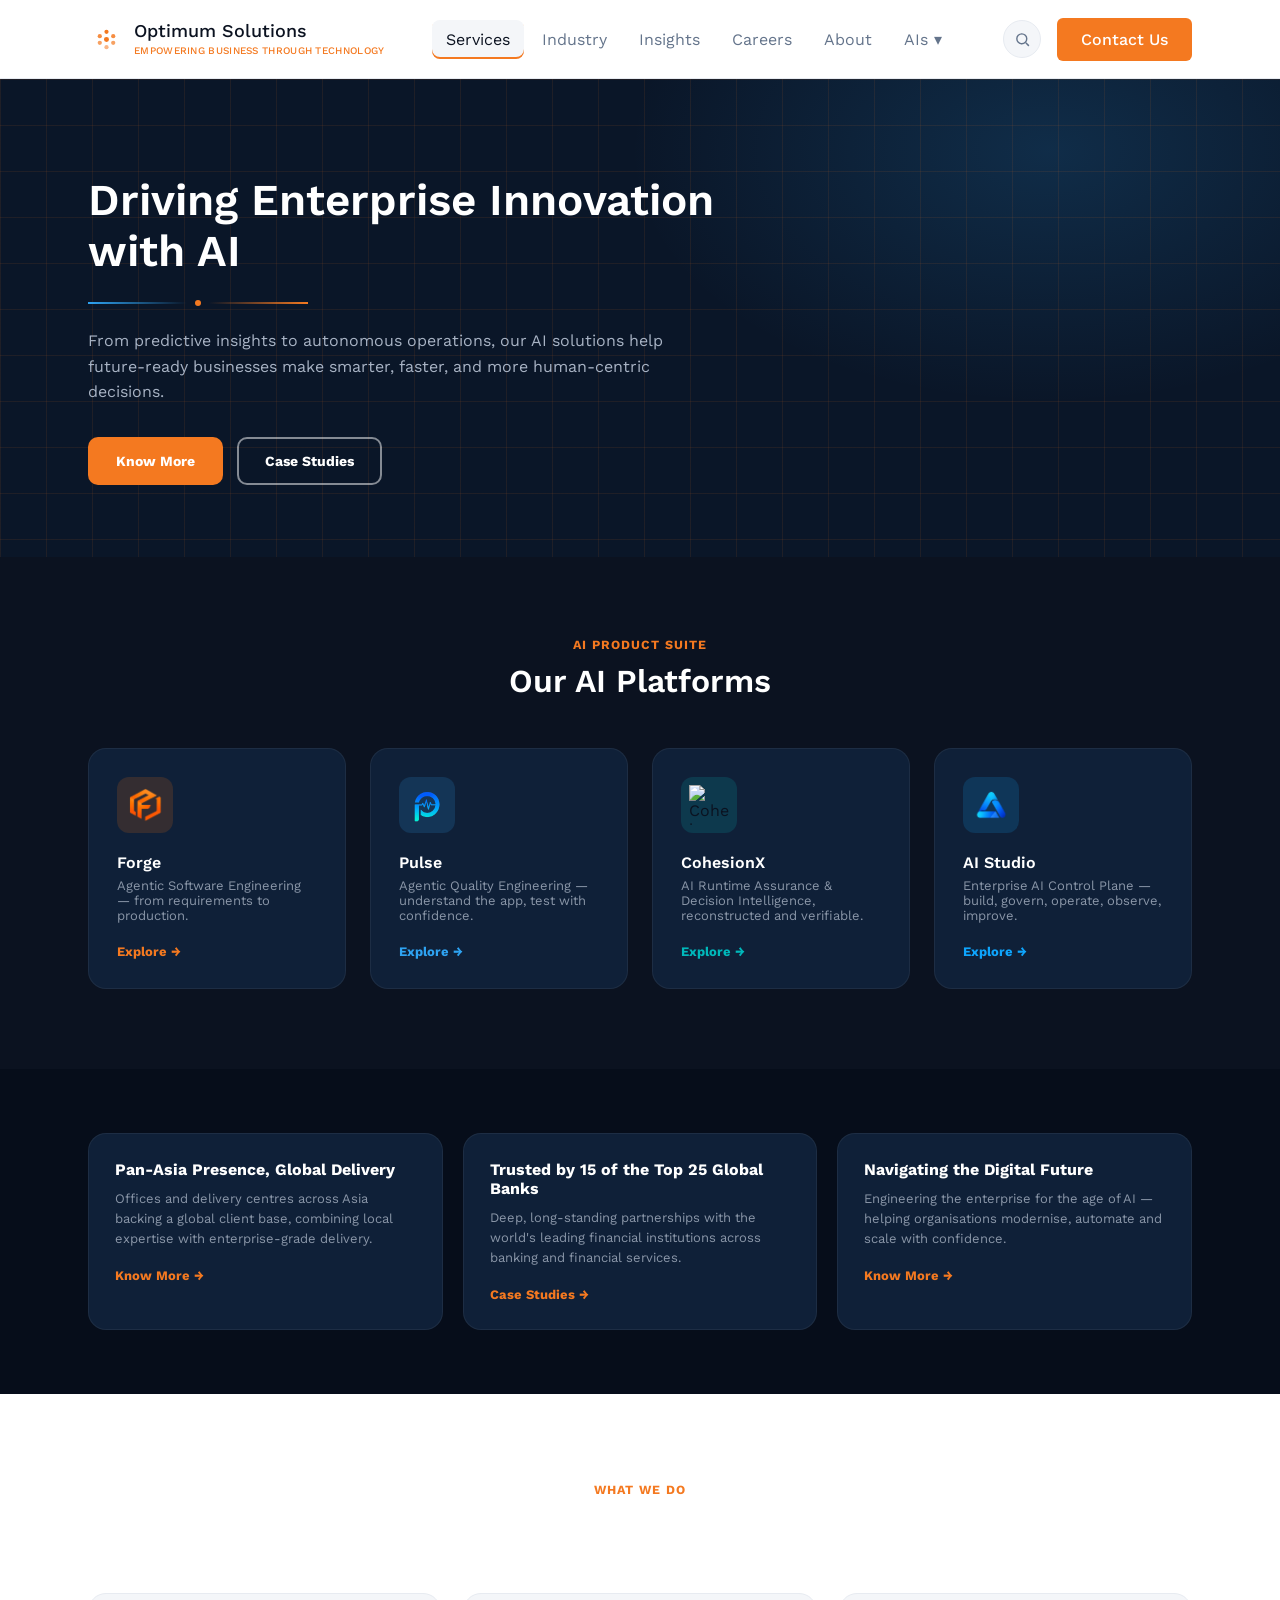
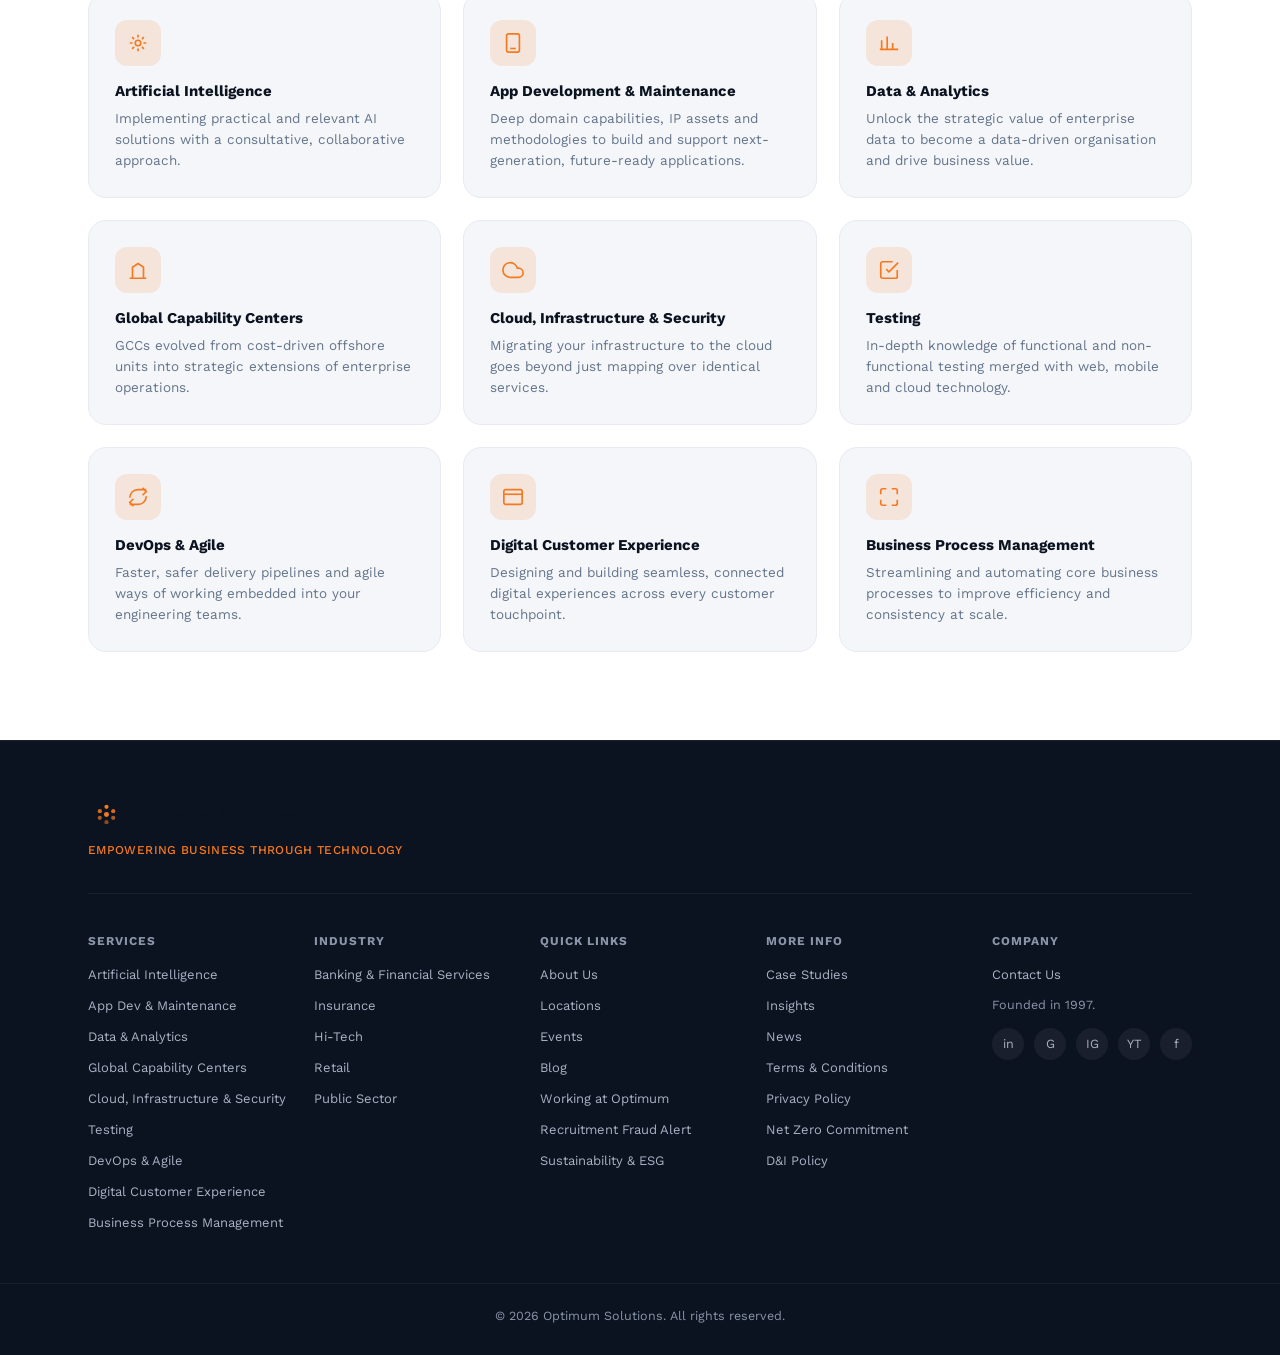
==== index.html @ 9001d5ec "Update homepage" ====
<!DOCTYPE html>
<html lang="en">
<head>
<meta charset="UTF-8" />
<meta name="viewport" content="width=device-width, initial-scale=1.0" />
<title>Optimum Solutions — Driving Enterprise Innovation with AI</title>
<link rel="preconnect" href="https://fonts.googleapis.com">
<link rel="preconnect" href="https://fonts.gstatic.com" crossorigin>
<link href="https://fonts.googleapis.com/css2?family=Work+Sans:wght@400;500;600;700&display=swap" rel="stylesheet">
<link rel="stylesheet" href="css/styles.css" />
</head>
<body>

<!-- ============ HEADER / NAVBAR ============ -->
<!-- NOTE: this is the ONLY part of the homepage that changes:
     the new "AIs" dropdown item has been added to the existing nav. -->
<header class="site-header">
  <div class="container navbar">
    <a href="index.html" class="brand">
      <span class="mark">
        <svg viewBox="0 0 24 24" fill="none">
          <circle cx="12" cy="4" r="2.2" fill="#f47920"/>
          <circle cx="19" cy="8.5" r="2.2" fill="#f47920" opacity="0.85"/>
          <circle cx="19" cy="15.5" r="2.2" fill="#f47920" opacity="0.7"/>
          <circle cx="12" cy="20" r="2.2" fill="#f47920" opacity="0.55"/>
          <circle cx="5" cy="15.5" r="2.2" fill="#f47920" opacity="0.7"/>
          <circle cx="5" cy="8.5" r="2.2" fill="#f47920" opacity="0.85"/>
          <circle cx="12" cy="12" r="2.6" fill="#f47920"/>
        </svg>
      </span>
      <span class="brand-text">
        <span class="brand-name">Optimum Solutions</span>
        <span class="brand-tagline">Empowering Business through Technology</span>
      </span>
    </a>

    <ul class="nav-links">
      <li><a href="#" class="active">Services</a></li>
      <li><a href="#">Industry</a></li>
      <li><a href="#">Insights</a></li>
      <li><a href="#">Careers</a></li>
      <li><a href="#">About</a></li>
      <li class="nav-item-dropdown">
        <button class="nav-item">AIs <span class="chevron">▾</span></button>
        <div class="ai-dropdown">
          <div class="ai-dropdown-label">AI Products</div>
          <a class="ai-dropdown-item" href="forge.html">
            <span class="left"><span class="ai-dot forge"></span> Forge</span>
            <span class="arrow">→</span>
          </a>
          <a class="ai-dropdown-item" href="pulse.html">
            <span class="left"><span class="ai-dot pulse"></span> Pulse</span>
            <span class="arrow">→</span>
          </a>
          <a class="ai-dropdown-item" href="cohesionx.html">
            <span class="left"><span class="ai-dot cohesionx"></span> CohesionX</span>
            <span class="arrow">→</span>
          </a>
          <a class="ai-dropdown-item" href="ai-studio.html">
            <span class="left"><span class="ai-dot aistudio"></span> AI Studio</span>
            <span class="arrow">→</span>
          </a>
        </div>
      </li>
    </ul>

    <div class="nav-right">
      <button type="button" class="nav-search" aria-label="Search">
        <svg viewBox="0 0 24 24" fill="none" stroke="currentColor" stroke-width="2"><circle cx="11" cy="11" r="7"/><path d="M21 21l-4.3-4.3"/></svg>
      </button>
      <a href="#" class="btn btn-primary">Contact Us</a>
    </div>
  </div>
</header>

<!-- ============ HOME HERO (unchanged content) ============ -->
<section class="hero-home">
  <div class="container">
    <h1>Driving Enterprise Innovation with AI</h1>
    <div class="brand-divider"><span class="dot"></span></div>
    <p>From predictive insights to autonomous operations, our AI solutions help future-ready businesses make smarter, faster, and more human-centric decisions.</p>
    <div class="actions">
      <a href="#ai-platforms" class="btn btn-primary">Know More</a>
      <a href="#" class="btn btn-outline-white">Case Studies</a>
    </div>
  </div>
</section>

<!-- ============ NEW: AI PLATFORMS SHORTCUT SECTION ============ -->
<section class="ai-platforms-section" id="ai-platforms">
  <div class="container">
    <div class="section-head">
      <span class="eyebrow">AI Product Suite</span>
      <h2>Our AI Platforms</h2>
    </div>

    <div class="ai-platform-grid">
      <a href="forge.html" class="ai-platform-card">
        <div class="ai-platform-icon forge"><img src="images/forge.png" alt="Forge logo"></div>
        <h3>Forge</h3>
        <p>Agentic Software Engineering — from requirements to production.</p>
        <span class="explore forge">Explore →</span>
      </a>
      <a href="pulse.html" class="ai-platform-card">
        <div class="ai-platform-icon pulse"><img src="images/pulse.png" alt="Pulse logo"></div>
        <h3>Pulse</h3>
        <p>Agentic Quality Engineering — understand the app, test with confidence.</p>
        <span class="explore pulse">Explore →</span>
      </a>
      <a href="cohesionx.html" class="ai-platform-card">
        <div class="ai-platform-icon cohesionx"><img src="images/cohesionx.png" alt="CohesionX logo"></div>
        <h3>CohesionX</h3>
        <p>AI Runtime Assurance & Decision Intelligence, reconstructed and verifiable.</p>
        <span class="explore cohesionx">Explore →</span>
      </a>
      <a href="ai-studio.html" class="ai-platform-card">
        <div class="ai-platform-icon aistudio"><img src="images/ai-studio.png" alt="AI Studio logo"></div>
        <h3>AI Studio</h3>
        <p>Enterprise AI Control Plane — build, govern, operate, observe, improve.</p>
        <span class="explore aistudio">Explore →</span>
      </a>
    </div>
  </div>
</section>

<!-- ============ FEATURED HIGHLIGHTS (matches real site's rotating hero cards) ============ -->
<section class="featured-strip">
  <div class="container">
    <div class="featured-grid">
      <div class="featured-card">
        <h4>Pan-Asia Presence, Global Delivery</h4>
        <p>Offices and delivery centres across Asia backing a global client base, combining local expertise with enterprise-grade delivery.</p>
        <a href="#">Know More →</a>
      </div>
      <div class="featured-card">
        <h4>Trusted by 15 of the Top 25 Global Banks</h4>
        <p>Deep, long-standing partnerships with the world's leading financial institutions across banking and financial services.</p>
        <a href="#">Case Studies →</a>
      </div>
      <div class="featured-card">
        <h4>Navigating the Digital Future</h4>
        <p>Engineering the enterprise for the age of AI — helping organisations modernise, automate and scale with confidence.</p>
        <a href="#">Know More →</a>
      </div>
    </div>
  </div>
</section>

<!-- ============ SERVICES (real 9-service grid) ============ -->
<section class="services-section">
  <div class="container">
    <div class="section-head">
      <span class="eyebrow">What We Do</span>
      <h2>Our Services</h2>
    </div>
    <div class="services-grid">
      <div class="service-card">
        <div class="service-icon"><svg viewBox="0 0 24 24" fill="none" stroke-width="1.8"><circle cx="12" cy="12" r="3"/><path d="M12 3v3M12 18v3M3 12h3M18 12h3M5.6 5.6l2.1 2.1M16.3 16.3l2.1 2.1M5.6 18.4l2.1-2.1M16.3 7.7l2.1-2.1"/></svg></div>
        <h4>Artificial Intelligence</h4>
        <p>Implementing practical and relevant AI solutions with a consultative, collaborative approach.</p>
      </div>
      <div class="service-card">
        <div class="service-icon"><svg viewBox="0 0 24 24" fill="none" stroke-width="1.8"><rect x="5" y="2" width="14" height="20" rx="2"/><path d="M9 18h6"/></svg></div>
        <h4>App Development & Maintenance</h4>
        <p>Deep domain capabilities, IP assets and methodologies to build and support next-generation, future-ready applications.</p>
      </div>
      <div class="service-card">
        <div class="service-icon"><svg viewBox="0 0 24 24" fill="none" stroke-width="1.8"><path d="M4 19V9M10 19V5M16 19v-7M22 19H2"/></svg></div>
        <h4>Data & Analytics</h4>
        <p>Unlock the strategic value of enterprise data to become a data-driven organisation and drive business value.</p>
      </div>
      <div class="service-card">
        <div class="service-icon"><svg viewBox="0 0 24 24" fill="none" stroke-width="1.8"><path d="M3 21h18M6 21V9l6-4 6 4v12"/></svg></div>
        <h4>Global Capability Centers</h4>
        <p>GCCs evolved from cost-driven offshore units into strategic extensions of enterprise operations.</p>
      </div>
      <div class="service-card">
        <div class="service-icon"><svg viewBox="0 0 24 24" fill="none" stroke-width="1.8"><path d="M18 10h-1.26A8 8 0 1 0 9 20h9a5 5 0 0 0 0-10z"/></svg></div>
        <h4>Cloud, Infrastructure & Security</h4>
        <p>Migrating your infrastructure to the cloud goes beyond just mapping over identical services.</p>
      </div>
      <div class="service-card">
        <div class="service-icon"><svg viewBox="0 0 24 24" fill="none" stroke-width="1.8"><path d="M9 11l3 3L22 4"/><path d="M21 12v7a2 2 0 0 1-2 2H5a2 2 0 0 1-2-2V5a2 2 0 0 1 2-2h11"/></svg></div>
        <h4>Testing</h4>
        <p>In-depth knowledge of functional and non-functional testing merged with web, mobile and cloud technology.</p>
      </div>
      <div class="service-card">
        <div class="service-icon"><svg viewBox="0 0 24 24" fill="none" stroke-width="1.8"><path d="M17 2.1l4 4-4 4M3 12.9a9 9 0 0 1 9-9h9M7 21.9l-4-4 4-4M21 11.1a9 9 0 0 1-9 9H3"/></svg></div>
        <h4>DevOps & Agile</h4>
        <p>Faster, safer delivery pipelines and agile ways of working embedded into your engineering teams.</p>
      </div>
      <div class="service-card">
        <div class="service-icon"><svg viewBox="0 0 24 24" fill="none" stroke-width="1.8"><rect x="2" y="4" width="20" height="16" rx="2"/><path d="M2 9h20"/></svg></div>
        <h4>Digital Customer Experience</h4>
        <p>Designing and building seamless, connected digital experiences across every customer touchpoint.</p>
      </div>
      <div class="service-card">
        <div class="service-icon"><svg viewBox="0 0 24 24" fill="none" stroke-width="1.8"><path d="M9 3H5a2 2 0 0 0-2 2v4M15 3h4a2 2 0 0 1 2 2v4M9 21H5a2 2 0 0 1-2-2v-4M15 21h4a2 2 0 0 0 2-2v-4"/></svg></div>
        <h4>Business Process Management</h4>
        <p>Streamlining and automating core business processes to improve efficiency and consistency at scale.</p>
      </div>
    </div>
  </div>
</section>

<!-- ============ FOOTER (real 5-column structure) ============ -->
<footer class="site-footer">
  <div class="container">
    <div class="footer-top">
      <div>
        <a href="index.html" class="brand">
          <span class="mark">
            <svg viewBox="0 0 24 24" fill="none">
              <circle cx="12" cy="4" r="2.2" fill="#f47920"/>
              <circle cx="19" cy="8.5" r="2.2" fill="#f47920" opacity="0.85"/>
              <circle cx="19" cy="15.5" r="2.2" fill="#f47920" opacity="0.7"/>
              <circle cx="12" cy="20" r="2.2" fill="#f47920" opacity="0.55"/>
              <circle cx="5" cy="15.5" r="2.2" fill="#f47920" opacity="0.7"/>
              <circle cx="5" cy="8.5" r="2.2" fill="#f47920" opacity="0.85"/>
              <circle cx="12" cy="12" r="2.6" fill="#f47920"/>
            </svg>
          </span>
          Optimum Solutions        </a>
        <p class="brand-tagline">Empowering Business through Technology</p>
      </div>
    </div>

    <div class="footer-links-grid">
      <div class="footer-col">
        <h4>Services</h4>
        <ul>
          <li><a href="#">Artificial Intelligence</a></li>
          <li><a href="#">App Dev & Maintenance</a></li>
          <li><a href="#">Data & Analytics</a></li>
          <li><a href="#">Global Capability Centers</a></li>
          <li><a href="#">Cloud, Infrastructure & Security</a></li>
          <li><a href="#">Testing</a></li>
          <li><a href="#">DevOps & Agile</a></li>
          <li><a href="#">Digital Customer Experience</a></li>
          <li><a href="#">Business Process Management</a></li>
        </ul>
      </div>
      <div class="footer-col">
        <h4>Industry</h4>
        <ul>
          <li><a href="#">Banking & Financial Services</a></li>
          <li><a href="#">Insurance</a></li>
          <li><a href="#">Hi-Tech</a></li>
          <li><a href="#">Retail</a></li>
          <li><a href="#">Public Sector</a></li>
        </ul>
      </div>
      <div class="footer-col">
        <h4>Quick Links</h4>
        <ul>
          <li><a href="#">About Us</a></li>
          <li><a href="#">Locations</a></li>
          <li><a href="#">Events</a></li>
          <li><a href="#">Blog</a></li>
          <li><a href="#">Working at Optimum</a></li>
          <li><a href="#">Recruitment Fraud Alert</a></li>
          <li><a href="#">Sustainability & ESG</a></li>
        </ul>
      </div>
      <div class="footer-col">
        <h4>More Info</h4>
        <ul>
          <li><a href="#">Case Studies</a></li>
          <li><a href="#">Insights</a></li>
          <li><a href="#">News</a></li>
          <li><a href="#">Terms & Conditions</a></li>
          <li><a href="#">Privacy Policy</a></li>
          <li><a href="#">Net Zero Commitment</a></li>
          <li><a href="#">D&I Policy</a></li>
        </ul>
      </div>
      <div class="footer-col">
        <h4>Company</h4>
        <ul>
          <li><a href="#">Contact Us</a></li>
        </ul>
        <p class="footer-founded">Founded in 1997.</p>
        <div class="footer-social">
          <a href="#" aria-label="LinkedIn">in</a>
          <a href="#" aria-label="Glassdoor">G</a>
          <a href="#" aria-label="Instagram">IG</a>
          <a href="#" aria-label="YouTube">YT</a>
          <a href="#" aria-label="Facebook">f</a>
        </div>
      </div>
    </div>
  </div>
  <div class="footer-bottom">© 2026 Optimum Solutions. All rights reserved.</div>
</footer>

<script src="js/main.js"></script>
</body>
</html>
---- css/styles.css ----
/* =========================================================
   Optimum Solutions — AI Section
   Shared styles for navbar, AI Platforms shortcut, and
   individual AI product pages (Forge, Pulse, AI Studio, CohesionX)
   ========================================================= */

:root {
  --navy-950: #060d1a;
  --navy-900: #0a1628;
  --navy-800: #0f2038;
  --navy-700: #16304f;
  --navy-600: #1e3f63;
  --ink: #0b1220;
  --white: #ffffff;
  --gray-100: #f4f6f9;
  --gray-200: #e7ebf1;
  --gray-400: #a8b3c4;
  --gray-500: #8a96a8;
  --gray-600: #64748b;

  --orange: #f47920;
  --orange-dark: #d9660f;
  --orange-soft: rgba(244, 121, 32, 0.14);

  --forge: #f47920;
  --pulse: #2ea3f2;
  --aistudio: #0ea5fd;
  --cohesionx: #00b8bb;

  --radius-md: 12px;
  --radius-lg: 18px;
  --shadow-card: 0 10px 30px rgba(6, 13, 26, 0.35);
  --font-sans: "Work Sans", -apple-system, BlinkMacSystemFont, "Segoe UI", Roboto, Helvetica, Arial, sans-serif;
}

* { box-sizing: border-box; }
html { scroll-behavior: smooth; overflow-x: clip; }
body {
  margin: 0;
  font-family: var(--font-sans);
  color: var(--ink);
  background: var(--white);
  -webkit-font-smoothing: antialiased;
  overflow-x: clip;
}
img { max-width: 100%; display: block; }
a { text-decoration: none; color: inherit; }
ul { list-style: none; margin: 0; padding: 0; }
button { font-family: inherit; cursor: pointer; }

.container {
  width: 100%;
  max-width: 1200px;
  margin: 0 auto;
  padding: 0 48px;
}
@media (max-width: 640px) { .container { padding: 0 22px; } }

.eyebrow {
  display: block;
  font-size: 12.5px;
  font-weight: 700;
  letter-spacing: 0.08em;
  text-transform: uppercase;
  color: var(--orange);
  margin-bottom: 10px;
}

.section-head { text-align: center; max-width: 720px; margin: 0 auto 48px; }
.section-head h2 { font-size: clamp(24px, 2.6vw, 32px); font-weight: 600; margin: 0; color: var(--white); }
.section-head p { color: var(--gray-400); margin-top: 12px; font-size: 15px; }
.section-head.on-light h2 { color: var(--ink); }
.section-head.on-light p { color: var(--gray-600); }

.btn {
  display: inline-flex;
  align-items: center;
  justify-content: center;
  gap: 8px;
  padding: 14px 26px;
  border-radius: 10px;
  font-weight: 700;
  font-size: 14px;
  border: 2px solid transparent;
  transition: transform 0.15s ease, background 0.15s ease, border-color 0.15s ease;
  white-space: nowrap;
}
.btn:hover { transform: translateY(-1px); }
.btn-primary { background: var(--orange); color: var(--white); }
.btn-primary:hover { background: var(--orange-dark); }
.btn-outline { background: transparent; border-color: var(--orange); color: var(--orange); }
.btn-outline:hover { background: var(--orange-soft); }
.btn-outline-white { background: transparent; border-color: rgba(255,255,255,0.5); color: var(--white); }
.btn-outline-white:hover { background: rgba(255,255,255,0.08); border-color: #fff; }
.btn-white { background: var(--white); color: var(--orange); }
.btn-white:hover { background: #fff3e9; }
.btn-block { width: 100%; }

/* ---------------------------------------------------------
   Navbar (shared across homepage + all AI product pages)
   --------------------------------------------------------- */
.site-header {
  position: sticky;
  top: 0;
  z-index: 100;
  background: var(--white);
  border-bottom: 1px solid var(--gray-200);
  box-shadow: 0 1px 0 rgba(0,0,0,0.02);
}
.site-header.dark-alt { background: var(--ink); }
.navbar {
  display: flex;
  align-items: center;
  justify-content: space-between;
  height: 78px;
}
.brand {
  display: flex;
  align-items: center;
  gap: 10px;
  color: var(--ink);
  font-weight: 500;
  font-size: 17px;
}
.brand .mark {
  width: 36px;
  height: 36px;
  border-radius: 9px;
  background: transparent;
  display: flex;
  align-items: center;
  justify-content: center;
  flex: none;
}
.brand .mark svg { width: 23px; height: 23px; }
.brand-text { display: flex; flex-direction: column; line-height: 1.15; }
.brand-name { color: var(--ink); font-weight: 500; font-size: 18px; }
.brand-tagline {
  color: var(--orange);
  font-size: 10px;
  font-weight: 500;
  letter-spacing: 0.03em;
  margin: 3px 0 0;
  text-transform: uppercase;
}
.footer-top .brand-tagline { font-size: 12px; margin: 6px 0 0; }

/* Two-tone brand divider (blue / orange line with center dot) — a callback to
   Optimum's own deck & cover-slide styling. Used under hero titles. */
.brand-divider {
  display: flex;
  align-items: center;
  gap: 8px;
  width: 220px;
  margin: 0 0 22px;
}
.brand-divider::before,
.brand-divider::after { content: ""; flex: 1; height: 2px; }
.brand-divider::before { background: linear-gradient(90deg, #2ea3f2, transparent); }
.brand-divider::after { background: linear-gradient(90deg, transparent, var(--orange)); }
.brand-divider .dot { width: 6px; height: 6px; border-radius: 50%; background: var(--orange); flex: none; }
.nav-links {
  display: flex;
  align-items: center;
  gap: 4px;
}
.nav-links > li > a,
.nav-links > li > button.nav-item {
  display: flex;
  align-items: center;
  gap: 6px;
  color: var(--gray-600);
  font-weight: 400;
  font-size: 16px;
  padding: 10px 14px;
  border-radius: 8px;
  background: transparent;
  border: none;
}
.nav-links > li > a:hover,
.nav-links > li > button.nav-item:hover { color: var(--ink); box-shadow: inset 0 -2px 0 var(--orange); }
.nav-links > li > a.active { color: var(--ink); background: var(--gray-100); box-shadow: inset 0 -2px 0 var(--orange); }
.nav-right { display: flex; align-items: center; gap: 16px; }
.nav-right .btn-primary { background: var(--orange) !important; padding: 10px 22px; border-radius: 6px; font-size: 16px; font-weight: 500; }
.nav-right .btn-primary:hover { background: var(--orange-dark) !important; }
.nav-search {
  display: flex; align-items: center; justify-content: center;
  width: 38px; height: 38px; border-radius: 50%;
  background: var(--gray-100);
  color: var(--gray-600);
  border: 1px solid var(--gray-200);
  flex: none;
}
.nav-search:hover { background: var(--orange-soft); border-color: var(--orange); color: var(--orange); }
.nav-search svg { width: 17px; height: 17px; }

/* AIs dropdown */
.nav-item-dropdown { position: relative; }
.nav-item.chevron { transition: transform 0.15s ease; }
.nav-item-dropdown.open .chevron { transform: rotate(180deg); }
.nav-item-dropdown.open > .nav-item { color: var(--ink); }

.ai-dropdown {
  position: absolute;
  top: calc(100% + 10px);
  right: 0;
  width: 280px;
  background: var(--white);
  border: 1px solid var(--gray-200);
  border-radius: var(--radius-md);
  box-shadow: 0 16px 40px rgba(10,22,40,0.14);
  padding: 14px;
  opacity: 0;
  visibility: hidden;
  transform: translateY(-6px);
  transition: opacity 0.15s ease, transform 0.15s ease, visibility 0.15s;
  z-index: 200;
}
.nav-item-dropdown.open .ai-dropdown {
  opacity: 1;
  visibility: visible;
  transform: translateY(0);
}
.ai-dropdown-label {
  font-size: 11px;
  font-weight: 600;
  letter-spacing: 0.08em;
  color: var(--gray-500);
  text-transform: uppercase;
  padding: 6px 10px 10px;
}
.ai-dropdown-item {
  display: flex;
  align-items: center;
  justify-content: space-between;
  padding: 10px;
  border-radius: 8px;
  color: var(--ink);
  font-weight: 400;
}
.ai-dropdown-item:hover { background: var(--gray-100); }
.ai-dropdown-item .left { display: flex; align-items: center; gap: 10px; }
.ai-dot { width: 10px; height: 10px; border-radius: 50%; flex: none; }
.ai-dot.forge { background: var(--forge); }
.ai-dot.pulse { background: var(--pulse); }
.ai-dot.aistudio { background: var(--aistudio); }
.ai-dot.cohesionx { background: var(--cohesionx); }
.ai-dropdown-item .arrow { color: var(--gray-500); }

@media (max-width: 960px) {
  .nav-links, .nav-right .btn { display: none; }
}

/* ---------------------------------------------------------
   Homepage: hero + AI Platforms shortcut section
   --------------------------------------------------------- */
.hero-home {
  position: relative;
  background: var(--navy-900);
  padding: 96px 0 72px;
  overflow: hidden;
}
.hero-home::before {
  content: "";
  position: absolute;
  inset: 0;
  background-image:
    linear-gradient(rgba(244,121,32,0.09) 1px, transparent 1px),
    linear-gradient(90deg, rgba(244,121,32,0.09) 1px, transparent 1px),
    radial-gradient(700px 420px at 82% 15%, rgba(46,163,242,0.16), transparent 60%);
  background-size: 46px 46px, 46px 46px, auto;
  animation: circuitDrift 22s linear infinite;
  pointer-events: none;
}
@keyframes circuitDrift {
  0% { background-position: 0 0, 0 0, 0 0; }
  100% { background-position: 460px 460px, 460px 460px, 0 0; }
}
.hero-home .container { position: relative; z-index: 1; }
.hero-home h1 {
  color: var(--white);
  font-size: clamp(30px, 3.8vw, 44px);
  font-weight: 600;
  line-height: 1.15;
  max-width: 720px;
  margin: 0 0 24px;
}
.hero-home p {
  color: var(--gray-400);
  font-size: 16px;
  max-width: 620px;
  line-height: 1.6;
  margin: 0 0 32px;
}
.hero-home .actions { display: flex; gap: 14px; }

.ai-platforms-section {
  background: var(--ink);
  padding: 80px 0;
}
.ai-platform-grid {
  display: grid;
  grid-template-columns: repeat(4, 1fr);
  gap: 24px;
}
@media (max-width: 900px) {
  .ai-platform-grid { grid-template-columns: repeat(2, 1fr); }
}
@media (max-width: 560px) {
  .ai-platform-grid { grid-template-columns: 1fr; }
}
.ai-platform-card {
  background: var(--navy-800);
  border: 1px solid rgba(255,255,255,0.06);
  border-radius: var(--radius-lg);
  padding: 28px;
  transition: transform 0.2s ease, border-color 0.2s ease;
}
.ai-platform-card:hover {
  transform: translateY(-4px);
  border-color: rgba(255,255,255,0.18);
}
.ai-platform-icon {
  width: 56px;
  height: 56px;
  border-radius: 12px;
  display: flex;
  align-items: center;
  justify-content: center;
  margin-bottom: 20px;
  padding: 8px;
}
.ai-platform-icon img { width: 100%; height: 100%; object-fit: contain; }
.ai-platform-icon .dot { width: 16px; height: 16px; border-radius: 50%; background: var(--white); }
.ai-platform-icon.forge { background: rgba(240,112,15,0.16); }
.ai-platform-icon.forge .dot { background: var(--forge); }
.ai-platform-icon.pulse { background: rgba(46,163,242,0.16); }
.ai-platform-icon.pulse .dot { background: var(--pulse); }
.ai-platform-icon.aistudio { background: rgba(14,165,253,0.16); }
.ai-platform-icon.aistudio .dot { background: var(--aistudio); }
.ai-platform-icon.cohesionx { background: rgba(0,184,187,0.16); }
.ai-platform-icon.cohesionx .dot { background: var(--cohesionx); }
.ai-platform-card h3 { color: var(--white); font-size: 16px; font-weight: 600; margin: 0 0 6px; }
.ai-platform-card p { color: var(--gray-500); font-size: 13px; margin: 0 0 18px; }
.ai-platform-card .explore { font-weight: 700; font-size: 13px; }
.ai-platform-card .explore.forge { color: var(--forge); }
.ai-platform-card .explore.pulse { color: var(--pulse); }
.ai-platform-card .explore.aistudio { color: var(--aistudio); }
.ai-platform-card .explore.cohesionx { color: var(--cohesionx); }

/* ---------------------------------------------------------
   Featured highlights strip (Pan-Asia presence, bank partnerships,
   digital future — mirrors the real site's rotating hero cards)
   --------------------------------------------------------- */
.featured-strip { background: var(--navy-950); padding: 64px 0; }
.featured-grid {
  display: grid;
  grid-template-columns: repeat(3, 1fr);
  gap: 20px;
}
@media (max-width: 900px) { .featured-grid { grid-template-columns: 1fr; } }
.featured-card {
  background: var(--navy-800);
  border: 1px solid rgba(255,255,255,0.06);
  border-radius: var(--radius-lg);
  padding: 26px;
  transition: transform 0.2s ease, border-color 0.2s ease, box-shadow 0.2s ease;
}
.featured-card:hover {
  transform: translateY(-4px);
  border-color: rgba(255,255,255,0.18);
  box-shadow: 0 20px 40px rgba(0,0,0,0.35);
}
.featured-card h4 { color: var(--white); font-size: 16px; margin: 0 0 10px; }
.featured-card p { color: var(--gray-500); font-size: 13px; line-height: 1.55; margin: 0 0 16px; }
.featured-card a { color: var(--orange); font-weight: 700; font-size: 13px; }

/* ---------------------------------------------------------
   Services section (real 9-service grid)
   --------------------------------------------------------- */
.services-section { background: var(--white); padding: 88px 0; }
.services-grid {
  display: grid;
  grid-template-columns: repeat(3, 1fr);
  gap: 22px;
  margin-top: 44px;
}
@media (max-width: 900px) { .services-grid { grid-template-columns: repeat(2, 1fr); } }
@media (max-width: 560px) { .services-grid { grid-template-columns: 1fr; } }
.service-card {
  background: var(--gray-100);
  border: 1px solid var(--gray-200);
  border-radius: var(--radius-lg);
  padding: 26px;
  transition: transform 0.2s ease, border-color 0.2s ease, box-shadow 0.2s ease, background 0.2s ease;
}
.service-card:hover {
  transform: translateY(-4px);
  border-color: var(--gray-400);
  background: var(--white);
  box-shadow: 0 16px 32px rgba(6,13,26,0.08);
}
.service-icon {
  width: 46px; height: 46px; border-radius: 12px;
  background: var(--orange-soft);
  display: flex; align-items: center; justify-content: center;
  margin-bottom: 16px;
}
.service-icon svg { width: 22px; height: 22px; stroke: var(--orange); }
.service-card h4 { color: var(--ink); font-size: 15px; margin: 0 0 8px; }
.service-card p { color: var(--gray-600); font-size: 13.5px; line-height: 1.55; margin: 0; }

/* ---------------------------------------------------------
   Footer (real 5-column structure)
   --------------------------------------------------------- */
.site-footer {
  background: var(--ink);
  border-top: 1px solid rgba(255,255,255,0.06);
  padding: 56px 0 32px;
}
.footer-top {
  display: flex;
  align-items: flex-start;
  justify-content: space-between;
  flex-wrap: wrap;
  gap: 20px;
  padding-bottom: 36px;
  margin-bottom: 40px;
  border-bottom: 1px solid rgba(255,255,255,0.06);
}
.footer-top p.brand-tagline { margin: 10px 0 0; }
.footer-links-grid {
  display: grid;
  grid-template-columns: repeat(5, 1fr);
  gap: 28px;
}
@media (max-width: 900px) { .footer-links-grid { grid-template-columns: repeat(2, 1fr); } }
@media (max-width: 560px) { .footer-links-grid { grid-template-columns: 1fr; } }
.footer-col h4 {
  color: var(--gray-500);
  font-size: 12px;
  letter-spacing: 0.08em;
  text-transform: uppercase;
  margin: 0 0 16px;
}
.footer-col li { margin-bottom: 12px; }
.footer-col a { color: var(--gray-400); font-size: 13px; }
.footer-col a:hover { color: var(--orange); }
.footer-founded { color: var(--gray-500); font-size: 12.5px; margin: 14px 0 0; }
.footer-social { display: flex; gap: 10px; margin-top: 16px; }
.footer-social a {
  width: 32px; height: 32px; border-radius: 50%;
  background: rgba(255,255,255,0.06);
  display: flex; align-items: center; justify-content: center;
  color: var(--gray-400);
  font-size: 12.5px;
}
.footer-social a:hover { background: var(--orange); color: #fff; }
.footer-bottom {
  margin-top: 40px;
  padding-top: 24px;
  border-top: 1px solid rgba(255,255,255,0.06);
  color: var(--gray-500);
  font-size: 12.5px;
  text-align: center;
}

/* =========================================================
   AI PRODUCT PAGE (Forge / Pulse / AI Studio / CohesionX)
   ========================================================= */

.product-back {
  display: inline-flex;
  align-items: center;
  gap: 8px;
  color: var(--gray-400);
  font-weight: 600;
  font-size: 13px;
  margin-bottom: 28px;
}
.product-back:hover { color: var(--white); }

/* Hero */
.product-hero {
  position: relative;
  overflow: hidden;
  padding: 44px 0 80px;
  background: radial-gradient(1100px 500px at 15% 20%, rgba(240,112,15,0.16), transparent 60%), var(--navy-900);
  --hero-glow: rgba(240,112,15,0.4);
}
.product-hero.theme-pulse { background: radial-gradient(1100px 500px at 15% 20%, rgba(46,163,242,0.16), transparent 60%), var(--navy-900); --hero-glow: rgba(46,163,242,0.4); }
.product-hero.theme-aistudio { background: radial-gradient(1100px 500px at 15% 20%, rgba(14,165,253,0.16), transparent 60%), var(--navy-900); --hero-glow: rgba(14,165,253,0.4); }
.product-hero.theme-cohesionx { background: radial-gradient(1100px 500px at 15% 20%, rgba(0,184,187,0.16), transparent 60%), var(--navy-900); --hero-glow: rgba(0,184,187,0.4); }

/* Soft drifting glow blob behind the hero content, colored per AI theme */
.product-hero::before {
  content: "";
  position: absolute;
  top: -200px;
  right: -140px;
  width: 560px;
  height: 560px;
  border-radius: 50%;
  background: var(--hero-glow);
  filter: blur(100px);
  opacity: 0.5;
  z-index: 0;
  pointer-events: none;
  animation: heroGlowDrift 16s ease-in-out infinite;
}
@keyframes heroGlowDrift {
  0%, 100% { transform: translate(0, 0) scale(1); }
  50% { transform: translate(-50px, 40px) scale(1.15); }
}
@media (prefers-reduced-motion: reduce) {
  .product-hero::before { animation: none; }
}

.product-hero .container { max-width: 1440px; position: relative; z-index: 1; }
.product-hero-grid {
  display: grid;
  grid-template-columns: 0.88fr 1.32fr;
  gap: 48px;
  align-items: start;
  min-width: 0;
}
/* Keep the live visual centered within the hero section's height, even
   though the text column next to it is top-aligned. */
.product-hero-grid > .demo-window,
.product-hero-grid > .lifecycle-window,
.product-hero-grid > .drw {
  align-self: center;
}
.product-hero-grid > div { min-width: 0; }
@media (max-width: 960px) {
  .product-hero-grid { grid-template-columns: 1fr; }
}
.product-badge {
  display: inline-block;
  font-size: 12px;
  font-weight: 700;
  letter-spacing: 0.06em;
  text-transform: uppercase;
  color: var(--forge);
  background: rgba(240,112,15,0.14);
  border: 1px solid rgba(240,112,15,0.35);
  padding: 6px 12px;
  border-radius: 999px;
  margin-bottom: 22px;
}
.theme-pulse .product-badge { color: var(--pulse); background: rgba(46,163,242,0.14); border-color: rgba(46,163,242,0.35); }
.theme-aistudio .product-badge { color: var(--aistudio); background: rgba(14,165,253,0.14); border-color: rgba(14,165,253,0.35); }

/* Product logo image, shown above the big product-name heading in each hero */
.product-logo {
  display: block;
  height: 108px;
  width: auto;
  max-width: 320px;
  object-fit: contain;
  margin-bottom: 18px;
}
.theme-cohesionx .product-badge { color: var(--cohesionx); background: rgba(0,184,187,0.14); border-color: rgba(0,184,187,0.35); }

.product-hero h1 {
  color: var(--white);
  font-size: clamp(36px, 4.4vw, 52px);
  font-weight: 600;
  line-height: 1.05;
  margin: 0 0 14px;
}
.product-hero .subtitle {
  font-size: clamp(17px, 1.8vw, 20px);
  font-weight: 500;
  color: var(--gray-200);
  margin: 0 0 18px;
}
.product-hero .lede {
  color: var(--gray-400);
  font-size: 15px;
  line-height: 1.6;
  max-width: 480px;
  margin: 0 0 32px;
}
.product-hero .actions { display: flex; gap: 14px; flex-wrap: wrap; }

/* Live laptop / browser demo mock */
.demo-window {
  background: var(--navy-950);
  border: 1px solid rgba(255,255,255,0.08);
  border-radius: 14px;
  overflow: hidden;
  box-shadow: 0 30px 80px rgba(0,0,0,0.5);
}
.demo-titlebar {
  display: flex;
  align-items: center;
  gap: 10px;
  padding: 16px 18px;
  background: var(--navy-900);
  border-bottom: 1px solid rgba(255,255,255,0.06);
}
.demo-dot { width: 13px; height: 13px; border-radius: 50%; }
.demo-dot.red { background: #ff5f57; }
.demo-dot.yellow { background: #febc2e; }
.demo-dot.green { background: #28c840; }
.demo-url {
  flex: 1;
  margin-left: 8px;
  background: var(--navy-800);
  color: var(--gray-500);
  font-size: 13.5px;
  padding: 8px 14px;
  border-radius: 6px;
}
.demo-live-dot {
  width: 10px; height: 10px; border-radius: 50%;
  background: var(--orange);
  box-shadow: 0 0 0 0 rgba(240,112,15,0.7);
  animation: livePulse 1.6s infinite;
}
@keyframes livePulse {
  0% { box-shadow: 0 0 0 0 rgba(240,112,15,0.6); }
  70% { box-shadow: 0 0 0 8px rgba(240,112,15,0); }
  100% { box-shadow: 0 0 0 0 rgba(240,112,15,0); }
}
.demo-body {
  display: grid;
  grid-template-columns: 0.9fr 1.1fr;
  gap: 24px;
  padding: 34px;
  min-height: 530px;
  min-width: 0;
}
@media (max-width: 520px) { .demo-body { grid-template-columns: 1fr; } }
.demo-panel {
  background: var(--navy-900);
  border-radius: 10px;
  padding: 22px;
  min-width: 0;
}
.demo-skeleton-line {
  height: 13px;
  border-radius: 4px;
  background: rgba(255,255,255,0.08);
  margin-bottom: 13px;
}
.demo-skeleton-line.accent { background: var(--orange); opacity: 0.7; width: 60%; }
.demo-skeleton-line.w-70 { width: 70%; }
.demo-skeleton-line.w-45 { width: 45%; }
.demo-skeleton-line.w-85 { width: 85%; }
.demo-icons-row { display: flex; gap: 12px; margin-top: 38px; }
.demo-icon-block { width: 44px; height: 44px; border-radius: 10px; background: rgba(255,255,255,0.08); }
.demo-icon-block.active { background: var(--orange); }
.demo-log {
  font-family: "SFMono-Regular", Consolas, monospace;
  font-size: 14px;
  color: #c9d2de;
  line-height: 2.3;
  min-height: 180px;
}
.demo-log .line { opacity: 0; animation: fadeInLine 0.4s ease forwards; }
.demo-log .line.done { color: #7dd3fc; }
.demo-log .cursor {
  display: inline-block; width: 8px; height: 15px; background: var(--orange);
  vertical-align: middle; margin-left: 2px; animation: blink 1s steps(1) infinite;
}
@keyframes blink { 50% { opacity: 0; } }
@keyframes fadeInLine { to { opacity: 1; } }
.demo-metrics { display: grid; grid-template-columns: 1fr 1fr; gap: 14px; margin-top: 20px; min-width: 0; }
.demo-metric {
  background: var(--navy-900);
  border-radius: 8px;
  padding: 14px 16px;
  min-width: 0;
}
.demo-metric .label { display: flex; justify-content: space-between; font-size: 13.5px; color: var(--gray-400); margin-bottom: 10px; flex-wrap: wrap; gap: 4px; }
.demo-metric .label b { color: var(--white); }
.demo-metric .bar { height: 8px; border-radius: 4px; background: rgba(255,255,255,0.08); overflow: hidden; }
.demo-metric .bar span { display: block; height: 100%; background: var(--orange); border-radius: 4px; transition: width 1.2s ease; }

/* Pipeline visual: a moving "ticket" that travels across a product's real
   stages — used in the Forge / Pulse hero demo instead of a generic mock.
   Distinct from the AI Studio lifecycle carousel: this reads as a workflow
   in motion rather than a set of chips to browse. */
.pipeline-request { font-size: 12.5px; color: var(--gray-400); margin-bottom: 14px; }
.pipeline-request b { color: var(--white); font-weight: 600; }
.pipeline-track { position: relative; display: flex; flex-direction: column; gap: 16px; padding: 4px 4px; width: fit-content; margin: 0 auto; }
.pipeline-line { position: absolute; top: 15px; bottom: 15px; left: 19px; width: 2px; background: rgba(255,255,255,0.1); z-index: 0; }
.pipeline-node { position: relative; z-index: 1; display: flex; flex-direction: row; align-items: center; gap: 12px; }
.pipeline-node .dot {
  width: 30px; height: 30px; border-radius: 8px;
  background: var(--navy-800); border: 1px solid rgba(255,255,255,0.08);
  display: flex; align-items: center; justify-content: center;
  color: var(--gray-500); flex: none;
  transition: background 0.35s ease, color 0.35s ease, transform 0.35s ease;
}
.pipeline-node .dot svg { width: 14px; height: 14px; }
.pipeline-node .node-label {
  font-size: 12.5px; line-height: 1.2; color: var(--gray-500); text-align: left;
  white-space: nowrap; transition: color 0.3s ease;
}
.pipeline-node.done .dot { background: rgba(244,121,32,0.14); color: var(--orange); border-color: rgba(244,121,32,0.3); }
.pipeline-node.active .dot { background: var(--orange); color: #fff; transform: scale(1.12); }
.pipeline-node.active .node-label { color: var(--white); font-weight: 700; }
.pipeline-ticket {
  position: absolute; left: 19px; width: 8px; height: 8px; border-radius: 50%;
  background: var(--orange); box-shadow: 0 0 0 4px var(--navy-900), 0 0 0 6px rgba(244,121,32,0.35);
  transition: top 0.7s cubic-bezier(0.4,0,0.2,1);
  z-index: 3; transform: translate(-20px, -50%);
}
@media (max-width: 420px) { .pipeline-node .node-label { white-space: normal; } }
.pipeline-gate-note {
  max-height: 0; margin-top: 0; padding: 0 10px;
  font-size: 12.5px; color: #fbbf24;
  background: rgba(251,191,36,0.08); border: 1px solid transparent;
  border-radius: 8px; overflow: hidden;
  opacity: 0;
  transition: max-height 0.4s ease, opacity 0.3s ease, margin-top 0.35s ease, padding 0.35s ease, border-color 0.35s ease;
}
/* Collapsed to nothing when hidden, so it doesn't leave a dead gap above the
   numbers — only takes up space while the ticket is actually paused here. */
.pipeline-gate-note.show {
  max-height: 60px; margin-top: 12px; padding: 8px 10px;
  opacity: 1; border-color: rgba(251,191,36,0.25);
}
.demo-metric-tiles { display: grid; grid-template-columns: 1fr 1fr; gap: 14px; margin-top: 20px; }
/* Left demo panel: keep the animation + any pop-up note grouped together at
   the top, and pin the stat numbers to the very bottom of the panel. */
.demo-panel.pipeline-panel { display: flex; flex-direction: column; }
.demo-panel.pipeline-panel .demo-metric-tiles { margin-top: auto; padding-top: 18px; }
.demo-metric-tile { background: var(--navy-900); border-radius: 8px; padding: 16px; text-align: center; }
.demo-metric-tile b { display: block; font-size: 26px; font-weight: 700; color: var(--orange); line-height: 1; }
.demo-metric-tile span { display: block; font-size: 11.5px; color: var(--gray-500); margin-top: 6px; }

/* Section bookmarks: sticky secondary nav under the main navbar, letting
   people jump between an AI page's sections (Overview / Capabilities /
   Tools / Case Studies / FAQ). */
.page-tabs {
  position: sticky;
  top: 78px;
  z-index: 90;
  background: var(--white);
  border-bottom: 1px solid var(--gray-200);
}
.page-tabs .container { display: flex; justify-content: center; gap: 8px; overflow-x: auto; scrollbar-width: none; }
.page-tabs .container::-webkit-scrollbar { display: none; }
.page-tab {
  flex: none;
  padding: 16px 4px;
  margin: 0 18px 0 0;
  font-size: 14.5px;
  font-weight: 500;
  color: var(--gray-500);
  border-bottom: 2px solid transparent;
  white-space: nowrap;
  transition: color 0.2s ease, border-color 0.2s ease;
}
.page-tab:hover { color: var(--ink); }
.page-tab.active { color: var(--orange); border-bottom-color: var(--orange); font-weight: 600; }
body.pulse-page .page-tab.active { color: var(--pulse); border-bottom-color: var(--pulse); }
body.aistudio-page .page-tab.active { color: var(--aistudio); border-bottom-color: var(--aistudio); }
body.cohesionx-page .page-tab.active { color: var(--cohesionx); border-bottom-color: var(--cohesionx); }

#overview, #capabilities, #tools, #case-studies, #faq { scroll-margin-top: 130px; }

/* Trusted-by logos */
.trusted-strip { background: var(--white); padding: 44px 0 56px; border-bottom: 1px solid var(--gray-200); }
.trusted-strip .label {
  text-align: center; color: var(--orange); font-size: 12px; font-weight: 700;
  letter-spacing: 0.1em; text-transform: uppercase; margin-bottom: 24px;
}
.logo-row { display: flex; flex-wrap: wrap; justify-content: center; gap: 14px; }
.logo-pill {
  border: 1px solid var(--gray-200);
  font-family: "SFMono-Regular", Consolas, monospace;
  font-size: 13px;
  padding: 10px 18px;
  border-radius: 8px;
  color: var(--ink);
  font-weight: 600;
  background: var(--gray-100);
  transition: transform 0.2s ease, box-shadow 0.2s ease, border-color 0.2s ease;
}
.logo-pill:hover {
  transform: translateY(-2px);
  border-color: var(--gray-400);
  box-shadow: 0 10px 20px rgba(6,13,26,0.06);
}

/* Standout qualities */
.standout-section { background: var(--navy-900); padding: 88px 0; }
.standout-grid { display: grid; grid-template-columns: repeat(3, 1fr); gap: 32px; text-align: center; }
@media (max-width: 800px) { .standout-grid { grid-template-columns: 1fr; } }
.standout-num {
  font-size: 64px;
  font-weight: 800;
  color: var(--orange);
  margin-bottom: 8px;
}
.standout-grid h3 { color: var(--white); font-size: 16px; font-weight: 600; margin: 0 0 10px; }
.standout-grid p { color: var(--gray-400); font-size: 14px; line-height: 1.6; max-width: 320px; margin: 0 auto; }

/* Workflow (light section) */
.workflow-section { background: var(--white); padding: 88px 0; }
.workflow-section .section-head { text-align: left; margin: 0 0 56px; max-width: 100%; }
.workflow-step {
  display: grid;
  grid-template-columns: 40px 1fr;
  gap: 20px;
  position: relative;
}
.workflow-steps { display: flex; flex-direction: column; gap: 0; }
.workflow-rows { max-width: 820px; margin: 0 auto; }
.workflow-row {
  display: grid;
  grid-template-columns: 1.55fr 0.65fr;
  gap: 32px;
  align-items: center;
  padding: 60px 0;
  border-bottom: 1px solid var(--gray-200);
}
.workflow-row:last-child { border-bottom: none; }
@media (max-width: 800px) { .workflow-row { grid-template-columns: 1fr; gap: 20px; } }
.workflow-text { display: flex; gap: 20px; }
.step-num {
  width: 44px; height: 44px; border-radius: 50%;
  background: var(--orange); color: var(--white);
  display: flex; align-items: center; justify-content: center;
  font-weight: 800; font-size: 15px; flex: none;
}
.workflow-text h4 { margin: 0 0 6px; font-size: 17px; color: var(--ink); }
.workflow-text p { margin: 0; color: var(--gray-600); font-size: 14px; line-height: 1.6; }
.workflow-visual {
  background: linear-gradient(135deg, #fff4ea, #fff9f3);
  border: 1px solid #fde7d3;
  border-radius: var(--radius-lg);
  min-height: 280px;
  width: 100%;
  max-width: 200px;
  margin: 0 0 0 auto;
  box-sizing: border-box;
  display: flex;
  align-items: center;
  justify-content: center;
  background-image:
    linear-gradient(#fde7d3 1px, transparent 1px),
    linear-gradient(90deg, #fde7d3 1px, transparent 1px);
  background-size: 22px 22px;
}
.workflow-visual .visual-icon {
  width: 72px; height: 72px; border-radius: 18px;
  background: var(--orange); color: var(--white);
  display: flex; align-items: center; justify-content: center;
}
@media (max-width: 800px) { .workflow-visual { max-width: none; margin-left: 0; min-height: 200px; } }

/* Integrations */
.integrations-section { background: var(--gray-100); padding: 80px 0; }
.integration-grid {
  display: grid;
  grid-template-columns: repeat(4, 1fr);
  gap: 16px;
}
@media (max-width: 800px) { .integration-grid { grid-template-columns: repeat(2, 1fr); } }
.integration-pill {
  display: flex;
  align-items: center;
  gap: 12px;
  background: var(--white);
  border: 1px solid var(--gray-200);
  border-radius: 12px;
  padding: 16px 18px;
  font-weight: 700;
  color: var(--ink);
  transition: transform 0.18s ease, border-color 0.18s ease, box-shadow 0.18s ease;
}
.integration-pill:hover {
  transform: translateY(-3px);
  border-color: var(--orange);
  box-shadow: 0 12px 24px -8px rgba(10,22,40,0.15);
}
body.pulse-page .integration-pill:hover { border-color: var(--pulse); }
body.aistudio-page .integration-pill:hover { border-color: var(--aistudio); }
body.cohesionx-page .integration-pill:hover { border-color: var(--cohesionx); }

/* Model Agnostic marquee (AI Studio) — two rows scrolling in opposite directions */
.marquee-row {
  overflow: hidden;
  width: 100%;
  padding: 8px 0;
  -webkit-mask-image: linear-gradient(90deg, transparent, #000 8%, #000 92%, transparent);
  mask-image: linear-gradient(90deg, transparent, #000 8%, #000 92%, transparent);
}
.marquee-row + .marquee-row { margin-top: 16px; }
.marquee-track {
  display: flex;
  gap: 16px;
  width: max-content;
  animation: marqueeLeft 26s linear infinite;
}
.marquee-track.reverse { animation-name: marqueeRight; }
.marquee-row:hover .marquee-track { animation-play-state: paused; }
.marquee-track .integration-pill {
  flex: 0 0 auto;
  min-width: 190px;
}
@keyframes marqueeLeft {
  from { transform: translateX(0); }
  to { transform: translateX(-50%); }
}
@keyframes marqueeRight {
  from { transform: translateX(-50%); }
  to { transform: translateX(0); }
}
@media (prefers-reduced-motion: reduce) {
  .marquee-track { animation: none; }
}
.integration-badge {
  width: 34px; height: 34px; border-radius: 8px;
  display: flex; align-items: center; justify-content: center;
  color: #fff; font-size: 12px; font-weight: 800; flex: none;
  background: var(--gray-100);
  border: 1px solid var(--gray-200);
  overflow: hidden;
  padding: 5px;
}
.integration-badge img {
  width: 100%;
  height: 100%;
  object-fit: contain;
}

/* In-depth "More about this AI" */
.indepth-section { background: var(--gray-100); padding: 88px 0; }
.roles-section { background: var(--white); padding: 88px 0; }
.roles-grid { display: grid; grid-template-columns: repeat(3, 1fr); gap: 20px; }
@media (max-width: 900px) { .roles-grid { grid-template-columns: repeat(2, 1fr); } }
@media (max-width: 600px) { .roles-grid { grid-template-columns: 1fr; } }
.roles-grid .indepth-card { margin-bottom: 0; }
.roles-grid .indepth-card h4 { display: flex; align-items: center; gap: 10px; }
.roles-grid .role-num { display: inline-flex; align-items: center; justify-content: center; width: 26px; height: 26px; border-radius: 50%; background: var(--orange-soft); color: var(--orange); font-size: 12px; font-weight: 700; flex: none; }
.indepth-grid {
  display: grid;
  grid-template-columns: 1.3fr 1fr;
  gap: 24px;
  align-items: start;
}
@media (max-width: 900px) { .indepth-grid { grid-template-columns: 1fr; } }
.indepth-card {
  background: var(--white);
  border: 1px solid var(--gray-200);
  border-radius: var(--radius-md);
  padding: 26px;
  margin-bottom: 20px;
}
.indepth-card h4 { margin: 0 0 10px; font-size: 16px; color: var(--ink); }
.indepth-card p { margin: 0 0 10px; color: var(--gray-600); font-size: 14.5px; line-height: 1.65; }
.indepth-card p:last-child { margin-bottom: 0; }

.highlights-card {
  background: var(--white);
  border: 1px solid var(--gray-200);
  border-radius: var(--radius-md);
  padding: 26px;
  margin-bottom: 20px;
}
.highlights-card h4 { margin: 0 0 16px; font-size: 16px; }
.highlight-item { display: flex; align-items: flex-start; gap: 12px; margin-bottom: 14px; font-size: 14.5px; color: var(--ink); }
.highlight-item:last-child { margin-bottom: 0; }
.check-badge {
  width: 22px; height: 22px; border-radius: 50%;
  background: var(--orange); color: #fff; flex: none;
  display: flex; align-items: center; justify-content: center; font-size: 12px; margin-top: 1px;
}
.metrics-grid { display: grid; grid-template-columns: 1fr 1fr; gap: 14px; margin-bottom: 20px; }
.metric-tile {
  background: var(--white);
  border: 1px solid var(--gray-200);
  border-radius: var(--radius-md);
  padding: 20px 16px;
  text-align: center;
}
.metric-tile .value { font-size: 26px; font-weight: 800; color: var(--orange); margin-bottom: 4px; }
.metric-tile .label { font-size: 12.5px; color: var(--gray-600); }
.spotlight-card {
  background: #fdf3ea;
  border: 1px solid #f7dcc0;
  border-radius: var(--radius-md);
  padding: 22px;
}
.spotlight-card h4 { margin: 0 0 8px; font-size: 15px; color: var(--ink); }
.spotlight-card p { margin: 0 0 14px; color: var(--gray-600); font-size: 14.5px; line-height: 1.6; }
.spotlight-card a { color: var(--orange); font-weight: 700; font-size: 13px; }
.spotlight-more {
  display: grid;
  grid-template-rows: 0fr;
  opacity: 0;
  transition: grid-template-rows 0.38s cubic-bezier(0.4, 0, 0.2, 1), opacity 0.28s ease;
}
.spotlight-more.open { grid-template-rows: 1fr; opacity: 1; }
.spotlight-more-inner { overflow: hidden; }
.spotlight-more.open .spotlight-more-inner { border-top: 1px solid #f7dcc0; margin-top: 4px; padding-top: 14px; }
.spotlight-more p { margin: 0 0 12px; }
.spotlight-more p:last-child { margin-bottom: 0; }
.spotlight-toggle {
  display: inline-flex; align-items: center; gap: 6px;
  background: none; border: none; padding: 0; margin-top: 12px;
  color: var(--orange); font-weight: 700; font-size: 13px; font-family: inherit; cursor: pointer;
}
.spotlight-toggle .chev { display: inline-block; transition: transform 0.32s cubic-bezier(0.4, 0, 0.2, 1); font-size: 11px; }
.spotlight-toggle.open .chev { transform: rotate(180deg); }
@media (prefers-reduced-motion: reduce) {
  .spotlight-more, .spotlight-toggle .chev { transition: none; }
}

/* Videos */
.videos-section { background: var(--navy-900); padding: 88px 0; }
.video-grid { display: grid; grid-template-columns: repeat(3, 1fr); gap: 24px; }
@media (max-width: 800px) { .video-grid { grid-template-columns: 1fr; } }
.video-card { background: var(--navy-800); border-radius: var(--radius-md); overflow: hidden; transition: transform 0.2s ease, box-shadow 0.2s ease; }
.video-card:hover { transform: translateY(-4px); box-shadow: 0 20px 40px rgba(0,0,0,0.35); }
.video-thumb {
  aspect-ratio: 16/9;
  background: linear-gradient(135deg, var(--navy-700), var(--navy-800));
  display: flex; align-items: center; justify-content: center;
  position: relative;
}
.play-btn {
  width: 56px; height: 56px; border-radius: 50%;
  background: rgba(255,255,255,0.14);
  border: 1px solid rgba(255,255,255,0.25);
  display: flex; align-items: center; justify-content: center;
  color: #fff;
  transition: transform 0.2s ease, background 0.2s ease;
}
.video-card:hover .play-btn { transform: scale(1.1); background: rgba(255,255,255,0.24); }
.video-time { position: absolute; bottom: 10px; left: 12px; font-size: 12px; color: var(--gray-400); }
.video-meta { padding: 16px; }
.video-meta h4 { margin: 0 0 4px; color: var(--white); font-size: 15px; }
.video-meta p { margin: 0; color: var(--gray-500); font-size: 13.5px; }

/* Testimonials */
.testimonials-section { background: var(--white); padding: 88px 0; }
.testimonial-grid { display: grid; grid-template-columns: repeat(3, 1fr); gap: 24px; }
@media (max-width: 800px) { .testimonial-grid { grid-template-columns: 1fr; } }
.testimonial-card {
  background: var(--white);
  border: 1px solid var(--gray-200);
  border-radius: var(--radius-md);
  padding: 26px;
  transition: transform 0.2s ease, box-shadow 0.2s ease, border-color 0.2s ease;
}
.testimonial-card:hover {
  transform: translateY(-4px);
  border-color: var(--gray-300);
  box-shadow: 0 16px 32px rgba(6,13,26,0.08);
}
.testimonial-card .quote-mark { color: var(--orange); font-size: 34px; line-height: 1; font-family: Georgia, serif; }
.testimonial-card p { color: var(--gray-600); font-size: 14px; line-height: 1.6; margin: 10px 0 20px; }
.testimonial-person { display: flex; align-items: center; gap: 12px; padding-top: 16px; border-top: 1px solid var(--gray-200); }
.avatar { width: 38px; height: 38px; border-radius: 50%; background: var(--orange); color: #fff; display: flex; align-items: center; justify-content: center; font-weight: 700; }
.testimonial-person b { display: block; font-size: 13px; }
.testimonial-person span { display: block; font-size: 12.5px; color: var(--gray-500); }

/* Pricing */
.pricing-section { background: var(--gray-100); padding: 88px 0; }
.pricing-grid { display: grid; grid-template-columns: repeat(3, 1fr); gap: 24px; align-items: stretch; }
@media (max-width: 800px) { .pricing-grid { grid-template-columns: 1fr; } }
.price-card {
  background: var(--white);
  border: 1px solid var(--gray-200);
  border-radius: var(--radius-lg);
  padding: 32px 28px;
  position: relative;
  display: flex;
  flex-direction: column;
}
.price-card.featured { border: 2px solid var(--orange); }
.price-badge {
  position: absolute; top: -14px; left: 50%; transform: translateX(-50%);
  background: var(--orange); color: #fff; font-size: 12px; font-weight: 800;
  padding: 6px 16px; border-radius: 999px; letter-spacing: 0.04em;
}
.price-card .tier { color: var(--gray-500); font-weight: 700; font-size: 13px; margin-bottom: 6px; }
.price-card .price { font-size: 36px; font-weight: 800; color: var(--ink); margin-bottom: 22px; }
.price-card .price span { font-size: 14px; font-weight: 500; color: var(--gray-500); }
.price-card ul { margin-bottom: 26px; flex: 1; }
.price-card li { display: flex; gap: 10px; align-items: flex-start; margin-bottom: 12px; font-size: 14.5px; color: var(--ink); }

/* FAQ */
.faq-section { background: var(--white); padding: 88px 0; }
.faq-list { max-width: 780px; margin: 0 auto; display: flex; flex-direction: column; gap: 12px; }
.faq-item { border: 1px solid var(--gray-200); border-radius: 12px; overflow: hidden; transition: border-color 0.2s ease; }
.faq-item:hover { border-color: var(--gray-400); }
.faq-question {
  width: 100%;
  display: flex; align-items: center; justify-content: space-between;
  padding: 20px 22px;
  background: var(--white);
  border: none;
  font-weight: 700;
  font-size: 15.5px;
  color: var(--ink);
  text-align: left;
  cursor: pointer;
  transition: background 0.2s ease;
}
.faq-question:hover { background: var(--gray-100); }
.faq-question .chev { transition: transform 0.2s ease; color: var(--orange); flex: none; }
.faq-item.open .chev { transform: rotate(180deg); }
.faq-answer {
  max-height: 0;
  overflow: hidden;
  transition: max-height 0.25s ease;
  padding: 0 22px;
}
.faq-item.open .faq-answer { max-height: 240px; padding-bottom: 20px; }
.faq-answer p { margin: 0; color: var(--gray-600); font-size: 14.5px; line-height: 1.6; }

/* Hero stat row (Pulse / AI Studio) */
.hero-stats-row { display: flex; gap: 28px; margin-top: 44px; flex-wrap: nowrap; }
.hero-stat { min-width: 0; flex: 1; }
.hero-stat .value { font-size: 32px; font-weight: 700; color: var(--pulse); line-height: 1; }
.theme-aistudio .hero-stat .value { color: var(--aistudio); }
.theme-forge .hero-stat .value { color: var(--forge); }
.theme-cohesionx .hero-stat .value { color: var(--cohesionx); }
.hero-stat .label { color: var(--gray-500); font-size: 13.5px; margin-top: 6px; }
@media (max-width: 640px) { .hero-stats-row { flex-wrap: wrap; } }

/* Agent Lifecycle carousel (AI Studio hero + workflow) */
.lifecycle-window {
  --lifecycle-accent: var(--aistudio);
  background: var(--navy-950);
  border: 1px solid rgba(255,255,255,0.08);
  border-radius: 14px;
  padding: 28px;
  max-width: 580px;
  margin-left: auto;
  box-shadow: 0 30px 80px rgba(0,0,0,0.5);
}
@media (max-width: 960px) { .lifecycle-window { margin-left: 0; } }
.theme-forge .lifecycle-window,
.theme-forge .lifecycle-inline { --lifecycle-accent: var(--forge); }
.theme-pulse .lifecycle-window,
.theme-pulse .lifecycle-inline { --lifecycle-accent: var(--pulse); }
.theme-cohesionx .lifecycle-window,
.theme-cohesionx .lifecycle-inline { --lifecycle-accent: var(--cohesionx); }

/* Same lifecycle widget, but dropped inline into the laptop/browser demo-window
   chrome (Forge + Pulse hero) instead of having its own outer card. */
.demo-body.lifecycle-body { display: flex; flex-direction: column; justify-content: center; }
.lifecycle-inline { --lifecycle-accent: var(--aistudio); width: 100%; }
.lifecycle-label {
  text-align: center; font-size: 12px; font-weight: 700; letter-spacing: 0.1em;
  color: var(--lifecycle-accent); text-transform: uppercase; margin-bottom: 22px;
}
.lifecycle-steps { display: flex; align-items: center; justify-content: center; gap: 8px; margin-bottom: 22px; }
.lifecycle-step {
  width: 52px; height: 52px; border-radius: 12px;
  background: var(--navy-800); color: var(--gray-500);
  display: flex; align-items: center; justify-content: center;
  border: 1px solid rgba(255,255,255,0.06);
  transition: background 0.3s ease, color 0.3s ease, transform 0.3s ease;
  flex: none;
}
.lifecycle-step svg { width: 22px; height: 22px; }
.lifecycle-step.active { background: var(--lifecycle-accent); color: #fff; transform: scale(1.08); }
.lifecycle-arrow { color: rgba(255,255,255,0.25); font-size: 15px; }
.lifecycle-step-labels { display: flex; justify-content: center; gap: 8px; margin-top: -10px; margin-bottom: 18px; }
.lifecycle-step-labels span { width: 52px; text-align: center; font-size: 10.5px; color: var(--gray-500); }
.lifecycle-step-labels span.active { color: var(--white); font-weight: 700; }
.lifecycle-detail {
  display: flex; align-items: flex-start; gap: 14px;
  background: var(--navy-900); border-radius: 10px; padding: 16px;
  min-height: 76px;
}
.lifecycle-detail-icon {
  width: 34px; height: 34px; border-radius: 8px; flex: none;
  background: var(--lifecycle-accent); color: #fff;
  display: flex; align-items: center; justify-content: center;
}
.lifecycle-detail-icon svg { width: 18px; height: 18px; }
.lifecycle-detail h4 { margin: 0 0 4px; color: var(--white); font-size: 14.5px; }
.lifecycle-detail p { margin: 0; color: var(--gray-400); font-size: 14px; line-height: 1.5; }
.lifecycle-dots { display: flex; justify-content: center; gap: 6px; margin-top: 16px; }
.lifecycle-dots span { width: 18px; height: 4px; border-radius: 3px; background: rgba(255,255,255,0.15); transition: background 0.3s ease, width 0.3s ease; }
.lifecycle-dots span.active { background: var(--lifecycle-accent); width: 28px; }

/* Forge has 6 steps / Pulse has 5 short labels — keep them from crowding at narrower widths */
.lifecycle-window[data-steps="6"] .lifecycle-step { width: 44px; height: 44px; border-radius: 10px; }
.lifecycle-window[data-steps="6"] .lifecycle-step svg { width: 19px; height: 19px; }
.lifecycle-window[data-steps="6"] .lifecycle-step-labels span { width: 44px; font-size: 9.5px; }
.lifecycle-window[data-steps="6"] .lifecycle-steps,
.lifecycle-window[data-steps="6"] .lifecycle-step-labels { gap: 6px; }

/* Workflow icon accents per theme (Pulse / AI Studio reuse Forge's .workflow-visual / .step-num) */
.theme-pulse-accent .step-num,
.workflow-section.pulse .step-num { background: var(--pulse); }
.workflow-section.pulse .workflow-visual { background: linear-gradient(135deg, #eaf6ff, #f5fbff); border-color: #cdeaff; background-image: linear-gradient(#cdeaff 1px, transparent 1px), linear-gradient(90deg, #cdeaff 1px, transparent 1px); }
.workflow-section.pulse .visual-icon { background: var(--pulse); }
.workflow-section.pulse .eyebrow { color: var(--pulse); }

.workflow-section.aistudio .step-num { background: var(--aistudio); }
.workflow-section.aistudio .workflow-visual { background: linear-gradient(135deg, #f5edff, #faf6ff); border-color: #e6d6ff; background-image: linear-gradient(#e6d6ff 1px, transparent 1px), linear-gradient(90deg, #e6d6ff 1px, transparent 1px); }
.workflow-section.aistudio .visual-icon { background: var(--aistudio); }
.workflow-section.aistudio .eyebrow { color: var(--aistudio); }

/* Final CTA */
.final-cta {
  background: linear-gradient(120deg, var(--orange), var(--orange-dark));
  padding: 80px 0;
  text-align: center;
}
.final-cta h2 { color: #fff; font-size: clamp(24px, 3vw, 34px); font-weight: 600; margin: 0 0 14px; }
.final-cta p { color: rgba(255,255,255,0.92); font-size: 15px; margin: 0 0 32px; }

/* =========================================================
   Per-product theme overrides (Pulse = blue, AI Studio = purple)
   Applied via a class on <body>: "pulse-page" / "aistudio-page"
   ========================================================= */
body.pulse-page .btn-primary { background: var(--pulse); }
body.pulse-page .btn-primary:hover { background: #1c8ad9; }
body.pulse-page .btn-white { color: var(--pulse); }
body.pulse-page .btn-outline { border-color: var(--pulse); color: var(--pulse); }
body.pulse-page .btn-outline:hover { background: rgba(46,163,242,0.1); }
body.pulse-page .eyebrow { color: var(--pulse); }
body.pulse-page .standout-num { color: var(--pulse); }
body.pulse-page .step-num { background: var(--pulse); }
body.pulse-page .check-badge { background: var(--pulse); }
body.pulse-page .metric-tile .value { color: var(--pulse); }
body.pulse-page .spotlight-card { background: #eaf6ff; border-color: #c9e9fb; }
body.pulse-page .spotlight-card a { color: var(--pulse); }
body.pulse-page .price-card.featured { border-color: var(--pulse); }
body.pulse-page .price-badge { background: var(--pulse); }
body.pulse-page .avatar { background: var(--pulse); }
body.pulse-page .faq-question .chev { color: var(--pulse); }
body.pulse-page .final-cta { background: linear-gradient(120deg, var(--pulse), #1c6fd8); }
body.pulse-page .demo-live-dot,
body.pulse-page .demo-skeleton-line.accent,
body.pulse-page .demo-metric .bar span,
body.pulse-page .demo-icon-block.active,
body.pulse-page .pipeline-node.active .dot,
body.pulse-page .pipeline-ticket { background: var(--pulse); }
body.pulse-page .pipeline-ticket { box-shadow: 0 0 0 4px var(--navy-900), 0 0 0 6px rgba(46,163,242,0.35); }
body.pulse-page .pipeline-node.done .dot { background: rgba(46,163,242,0.14); color: var(--pulse); border-color: rgba(46,163,242,0.3); }
body.pulse-page .demo-metric-tile b { color: var(--pulse); }
body.pulse-page .product-badge { color: var(--pulse); background: rgba(46,163,242,0.14); border-color: rgba(46,163,242,0.35); }
body.pulse-page .trusted-strip .label { color: var(--pulse); }

body.aistudio-page .btn-primary { background: var(--aistudio); }
body.aistudio-page .btn-primary:hover { background: #8347d4; }
body.aistudio-page .btn-white { color: var(--aistudio); }
body.aistudio-page .btn-outline { border-color: var(--aistudio); color: var(--aistudio); }
body.aistudio-page .btn-outline:hover { background: rgba(14,165,253,0.1); }
body.aistudio-page .eyebrow { color: var(--aistudio); }
body.aistudio-page .standout-num { color: var(--aistudio); }
body.aistudio-page .step-num { background: var(--aistudio); }
body.aistudio-page .check-badge { background: var(--aistudio); }
body.aistudio-page .metric-tile .value { color: var(--aistudio); }
body.aistudio-page .spotlight-card { background: #f5edff; border-color: #e2cffb; }
body.aistudio-page .spotlight-card a { color: var(--aistudio); }
body.aistudio-page .price-card.featured { border-color: var(--aistudio); }
body.aistudio-page .price-badge { background: var(--aistudio); }
body.aistudio-page .avatar { background: var(--aistudio); }
body.aistudio-page .faq-question .chev { color: var(--aistudio); }
body.aistudio-page .final-cta { background: linear-gradient(120deg, var(--aistudio), #7c3aed); }
body.aistudio-page .product-badge { color: var(--aistudio); background: rgba(14,165,253,0.14); border-color: rgba(14,165,253,0.35); }
body.aistudio-page .trusted-strip .label { color: var(--aistudio); }

body.cohesionx-page .btn-primary { background: var(--cohesionx); }
body.cohesionx-page .btn-primary:hover { background: #16a34a; }
body.cohesionx-page .btn-white { color: var(--cohesionx); }
body.cohesionx-page .btn-outline { border-color: var(--cohesionx); color: var(--cohesionx); }
body.cohesionx-page .btn-outline:hover { background: rgba(0,184,187,0.1); }
body.cohesionx-page .eyebrow { color: var(--cohesionx); }
body.cohesionx-page .standout-num { color: var(--cohesionx); }
body.cohesionx-page .step-num { background: var(--cohesionx); }
body.cohesionx-page .check-badge { background: var(--cohesionx); }
body.cohesionx-page .metric-tile .value { color: var(--cohesionx); }
body.cohesionx-page .spotlight-card { background: #eafff2; border-color: #c8f2da; }
body.cohesionx-page .spotlight-card a { color: var(--cohesionx); }
body.cohesionx-page .price-card.featured { border-color: var(--cohesionx); }
body.cohesionx-page .price-badge { background: var(--cohesionx); }
body.cohesionx-page .avatar { background: var(--cohesionx); }
body.cohesionx-page .faq-question .chev { color: var(--cohesionx); }
body.cohesionx-page .final-cta { background: linear-gradient(120deg, var(--cohesionx), #0e9f6e); }
body.cohesionx-page .product-badge { color: var(--cohesionx); background: rgba(0,184,187,0.14); border-color: rgba(0,184,187,0.35); }
body.cohesionx-page .trusted-strip .label { color: var(--cohesionx); }
.workflow-section.cohesionx .step-num { background: var(--cohesionx); }

/* ---------- CohesionX hero: "AI Decision Record" live diagram ---------- */
.drw {
  background: #0c1a15;
  border: 1px solid rgba(0,184,187,0.25);
  border-radius: 18px;
  padding: 32px;
  max-width: 680px;
  margin-left: auto;
  box-shadow: 0 30px 60px -20px rgba(0,0,0,0.5);
}
@media (max-width: 960px) { .drw { margin-left: 0; } }
.drw-head {
  display: flex;
  align-items: center;
  justify-content: space-between;
  margin-bottom: 22px;
}
.drw-head .title { color: #fff; font-weight: 700; font-size: 15.5px; letter-spacing: 0.01em; }
.drw-live {
  display: inline-flex;
  align-items: center;
  gap: 7px;
  color: var(--cohesionx);
  font-size: 12.5px;
  font-weight: 800;
  text-transform: uppercase;
  letter-spacing: 0.06em;
}
.drw-live .pulse-dot {
  width: 9px; height: 9px; border-radius: 50%;
  background: var(--cohesionx);
  box-shadow: 0 0 0 0 rgba(0,184,187,0.6);
  animation: livePulse 1.8s infinite;
}
.drw-flow {
  display: grid;
  grid-template-columns: 1fr auto 1fr auto 1fr;
  align-items: center;
  gap: 8px;
  margin-bottom: 22px;
}
.drw-col { display: flex; flex-direction: column; gap: 10px; }
.drw-col-label {
  color: rgba(255,255,255,0.5);
  font-size: 12px;
  font-weight: 700;
  text-transform: uppercase;
  letter-spacing: 0.06em;
  margin-bottom: 2px;
}
.drw-chip {
  display: flex;
  align-items: center;
  gap: 10px;
  background: rgba(255,255,255,0.06);
  border: 1px solid rgba(255,255,255,0.1);
  border-radius: 9px;
  padding: 9px 14px;
  color: #e6f4ea;
  font-size: 14.5px;
  font-weight: 600;
  transition: background 0.3s, border-color 0.3s;
}
.drw-chip.active { background: rgba(0,184,187,0.18); border-color: rgba(0,184,187,0.55); color: #fff; }
.drw-chip-icon {
  display: flex;
  align-items: center;
  justify-content: center;
  width: 26px;
  height: 26px;
  border-radius: 8px;
  flex: none;
}
.drw-chip-icon svg { width: 14px; height: 14px; }
.drw-chip-icon.model { background: rgba(244,114,182,0.16); color: #f472b6; }
.drw-chip-icon.agent { background: rgba(139,92,246,0.16); color: #a78bfa; }
.drw-chip-icon.tool { background: rgba(148,163,184,0.16); color: #cbd5e1; }
.drw-chip-icon.system { background: rgba(167,139,250,0.16); color: #c4b5fd; }
.drw-chip-icon.reconstruct { background: rgba(59,130,246,0.16); color: #60a5fa; }
.drw-chip-icon.verifiable { background: rgba(56,189,248,0.16); color: #38bdf8; }
.drw-chip-icon.assurance { background: rgba(34,211,238,0.16); color: #22d3ee; }
.drw-chip-icon.reporting { background: rgba(245,158,11,0.16); color: #fbbf24; }
.drw-center {
  display: flex;
  flex-direction: column;
  align-items: center;
  justify-content: center;
  gap: 8px;
}
.drw-record {
  width: 100px; height: 100px;
  border-radius: 16px;
  background: radial-gradient(circle at 30% 20%, rgba(0,184,187,0.35), rgba(0,184,187,0.08));
  border: 1px solid rgba(0,184,187,0.5);
  display: flex; align-items: center; justify-content: center;
}
.drw-record svg { width: 40px; height: 40px; }
.drw-arrow-icon { color: rgba(255,255,255,0.35); font-size: 19px; }
.drw-metrics {
  display: grid;
  grid-template-columns: repeat(3, 1fr);
  gap: 12px;
  border-top: 1px solid rgba(255,255,255,0.08);
  padding-top: 20px;
}
.drw-metric { text-align: center; }
.drw-metric .value { color: var(--cohesionx); font-size: 24px; font-weight: 800; }
.drw-metric .label { color: rgba(255,255,255,0.5); font-size: 12px; margin-top: 2px; }

/* ---------------------------------------------------------
   Scroll-reveal: sections/cards fade + rise into place the
   first time they enter the viewport. JS adds "reveal-init"
   up front and "revealed" once seen; without JS everything
   just stays visible.
   --------------------------------------------------------- */
.reveal-init {
  opacity: 0;
  transform: translateY(22px);
  transition: opacity 0.65s ease, transform 0.65s ease;
}
.reveal-init.revealed { opacity: 1; transform: translateY(0); }
@media (prefers-reduced-motion: reduce) {
  .reveal-init { opacity: 1; transform: none; transition: none; }
}

/* Standout Qualities numbers: rise + fade in on scroll, matching the
   reveal system above but with a touch more scale for emphasis. */
.standout-grid > div.reveal-init { transform: translateY(22px) scale(0.97); }
.standout-grid > div.reveal-init.revealed { transform: translateY(0) scale(1); }

/* ---------------------------------------------------------
   AI Switcher: quick cross-links between the four AI products,
   shown as a slim strip under the main navbar on each product page.
   --------------------------------------------------------- */
.ai-switcher {
  background: var(--navy-950);
  border-bottom: 1px solid rgba(255,255,255,0.06);
  padding: 12px 0;
}
.ai-switcher .container {
  display: flex;
  align-items: center;
  justify-content: center;
  gap: 10px;
  flex-wrap: wrap;
}
.ai-switcher-label {
  color: var(--gray-500);
  font-size: 11.5px;
  font-weight: 700;
  text-transform: uppercase;
  letter-spacing: 0.06em;
  margin-right: 2px;
}
.ai-switcher-pill {
  font-size: 12.5px;
  font-weight: 600;
  padding: 6px 14px;
  border-radius: 999px;
  color: var(--gray-400);
  border: 1px solid rgba(255,255,255,0.1);
  transition: color 0.2s ease, border-color 0.2s ease, background 0.2s ease, transform 0.2s ease;
}
.ai-switcher-pill:hover { color: #fff; border-color: rgba(255,255,255,0.3); transform: translateY(-1px); }
.ai-switcher-pill.forge.active { background: rgba(240,112,15,0.16); border-color: var(--forge); color: var(--forge); }
.ai-switcher-pill.pulse.active { background: rgba(46,163,242,0.16); border-color: var(--pulse); color: var(--pulse); }
.ai-switcher-pill.aistudio.active { background: rgba(14,165,253,0.16); border-color: var(--aistudio); color: var(--aistudio); }
.ai-switcher-pill.cohesionx.active { background: rgba(0,184,187,0.16); border-color: var(--cohesionx); color: var(--cohesionx); }

/* ---------------------------------------------------------
   Floating mobile CTA: sticks to the bottom of the screen on
   small viewports once the hero has scrolled out of view.
   --------------------------------------------------------- */
.mobile-float-cta {
  display: none;
  position: fixed;
  left: 16px;
  right: 16px;
  bottom: 18px;
  z-index: 120;
  text-align: center;
  padding: 15px 20px;
  border-radius: 12px;
  background: var(--orange);
  color: var(--white);
  font-weight: 700;
  font-size: 14.5px;
  box-shadow: 0 12px 30px rgba(0,0,0,0.35);
  opacity: 0;
  transform: translateY(16px);
  transition: opacity 0.25s ease, transform 0.25s ease;
  pointer-events: none;
}
body.pulse-page .mobile-float-cta { background: var(--pulse); }
body.aistudio-page .mobile-float-cta { background: var(--aistudio); }
body.cohesionx-page .mobile-float-cta { background: var(--cohesionx); }
@media (max-width: 700px) {
  .mobile-float-cta { display: block; }
  .mobile-float-cta.show { opacity: 1; transform: translateY(0); pointer-events: auto; }
}
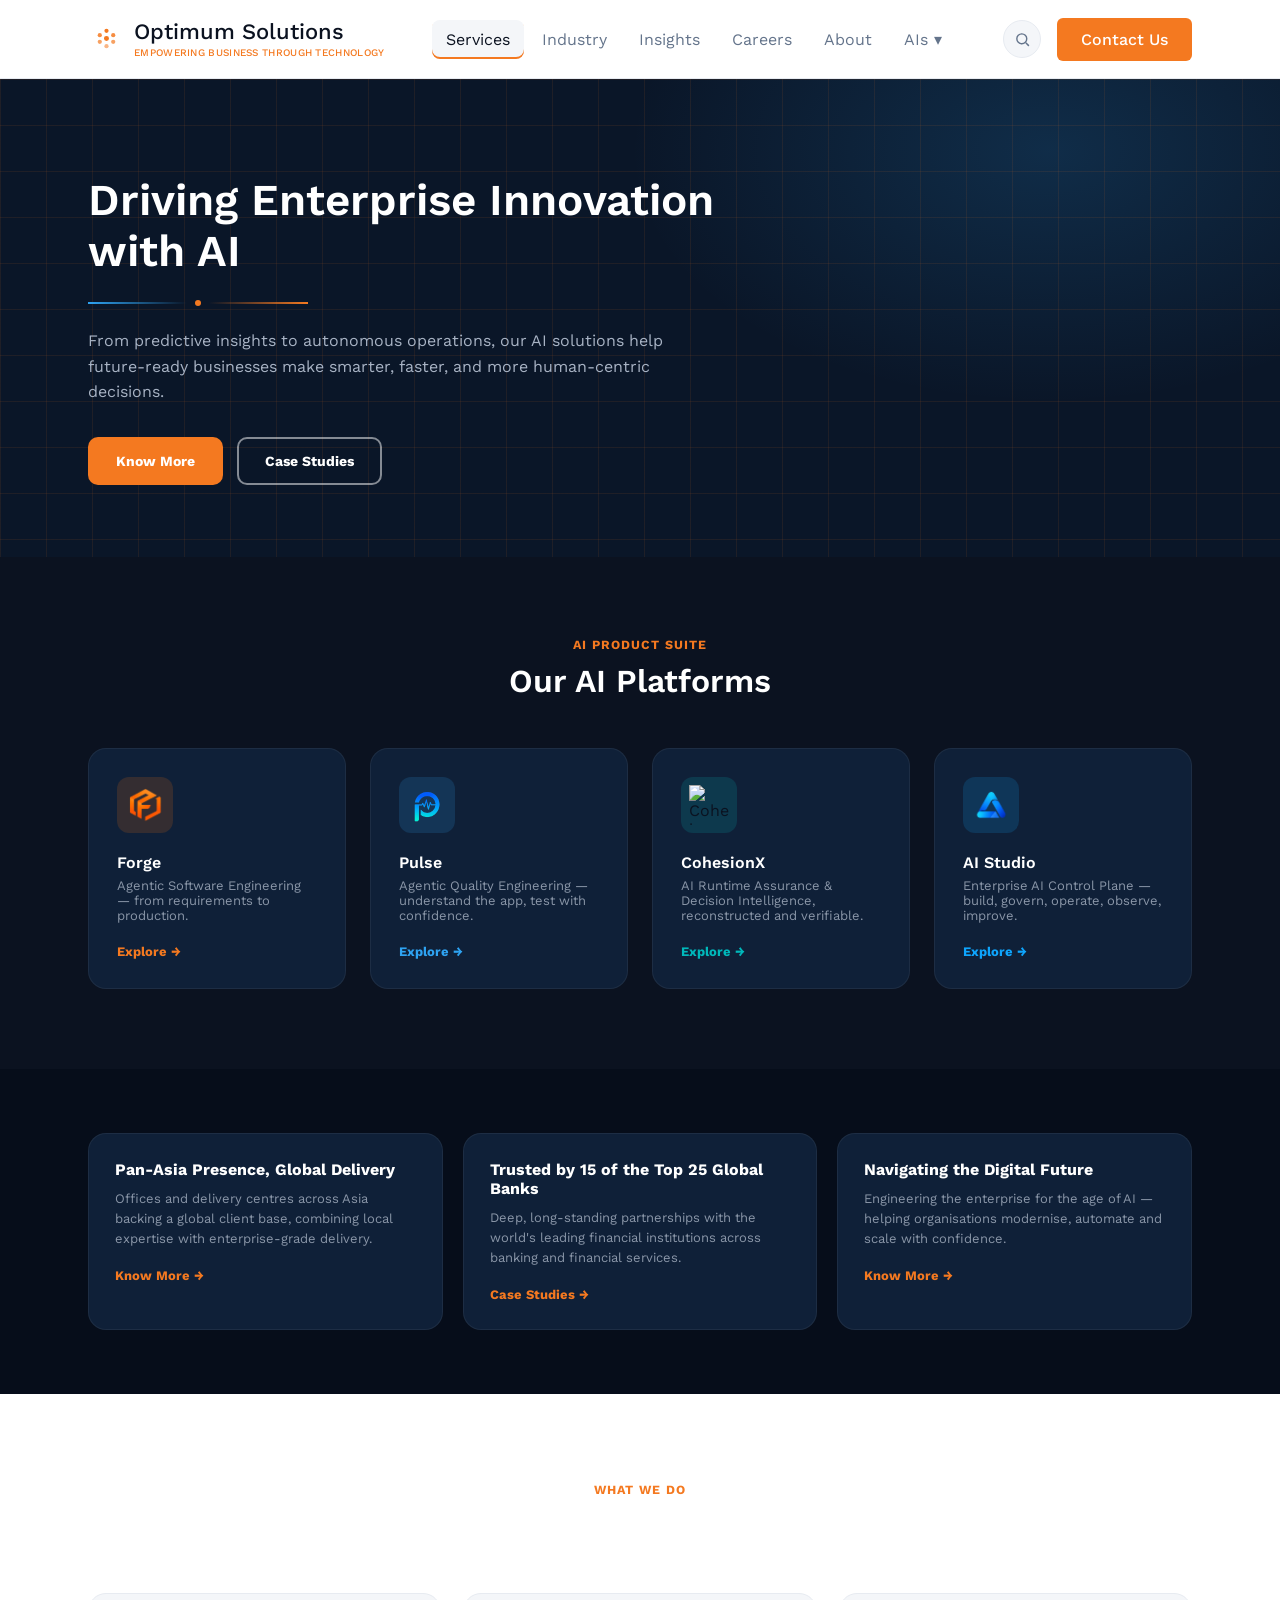
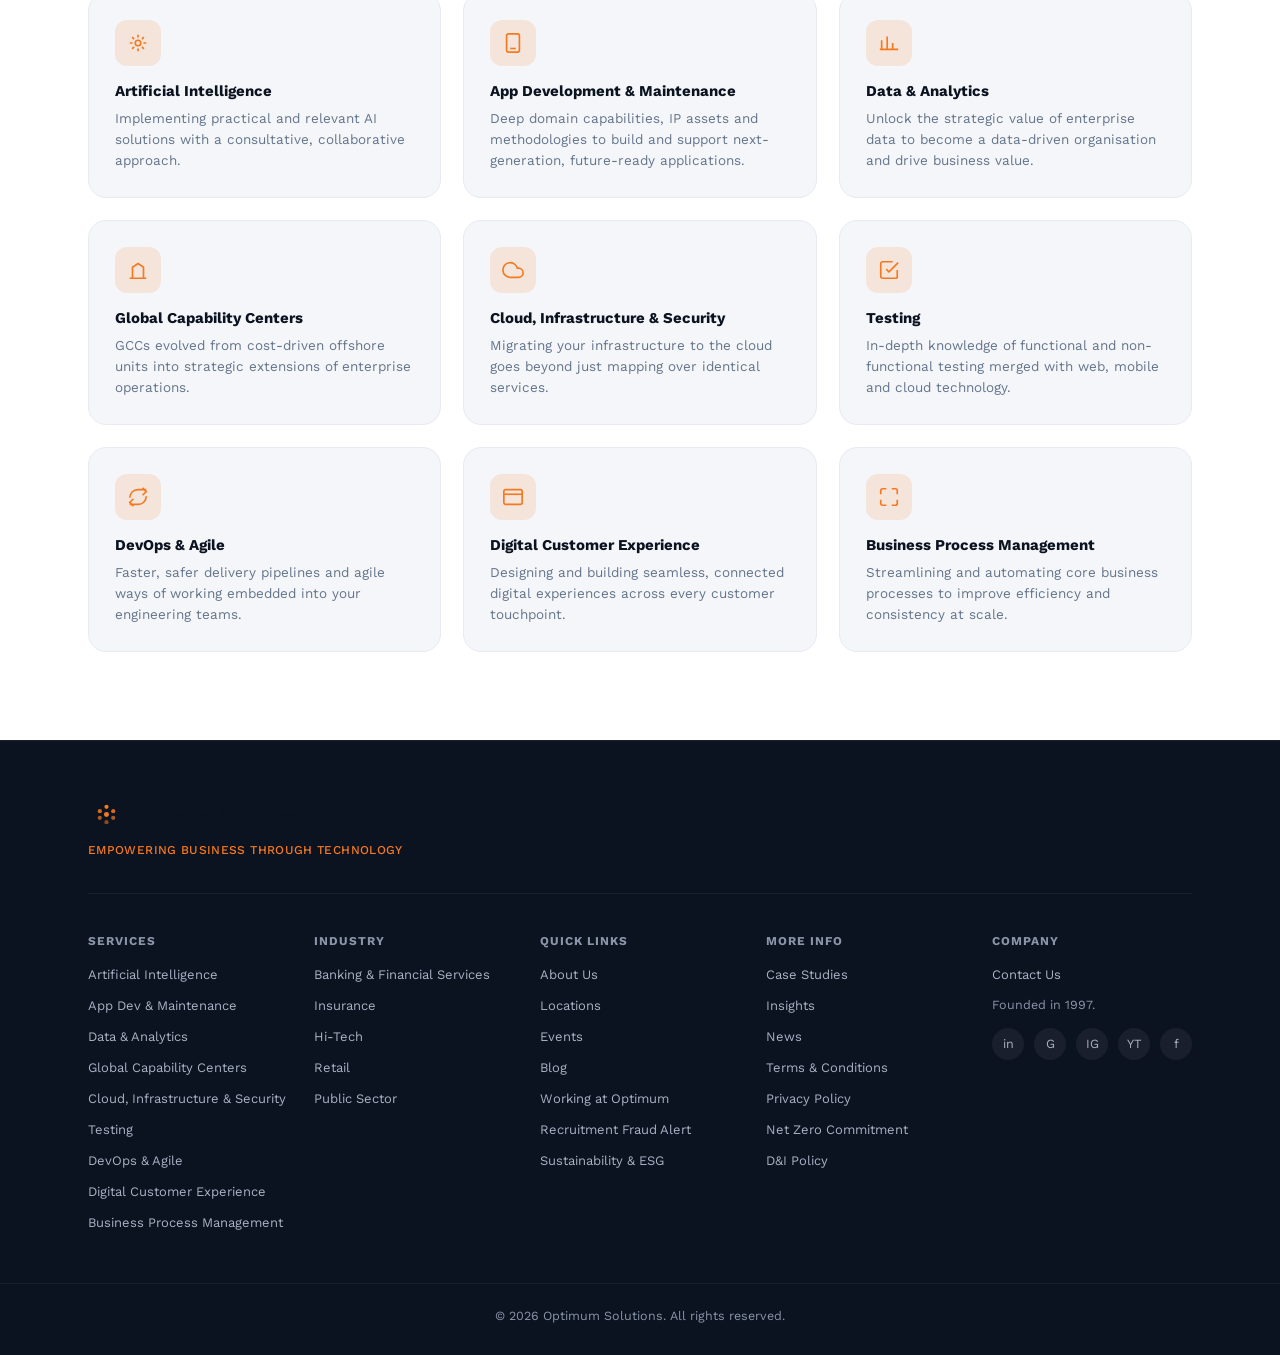
==== commit 4f1ad4e0: "Update homepage" ====
--- a/index.html
+++ b/index.html
@@ -3,7 +3,7 @@
 <head>
 <meta charset="UTF-8" />
 <meta name="viewport" content="width=device-width, initial-scale=1.0" />
-<title>Optimum Solutions — Driving Enterprise Innovation with AI</title>
+<title>Optimum Solutions Services</title>
 <link rel="preconnect" href="https://fonts.googleapis.com">
 <link rel="preconnect" href="https://fonts.gstatic.com" crossorigin>
 <link href="https://fonts.googleapis.com/css2?family=Work+Sans:wght@400;500;600;700&display=swap" rel="stylesheet">
--- a/css/styles.css
+++ b/css/styles.css
@@ -134,7 +134,7 @@
 }
 .brand .mark svg { width: 23px; height: 23px; }
 .brand-text { display: flex; flex-direction: column; line-height: 1.15; }
-.brand-name { color: var(--ink); font-weight: 500; font-size: 18px; }
+.brand-name { color: var(--ink); font-weight: 500; font-size: 22px; }
 .brand-tagline {
   color: var(--orange);
   font-size: 10px;
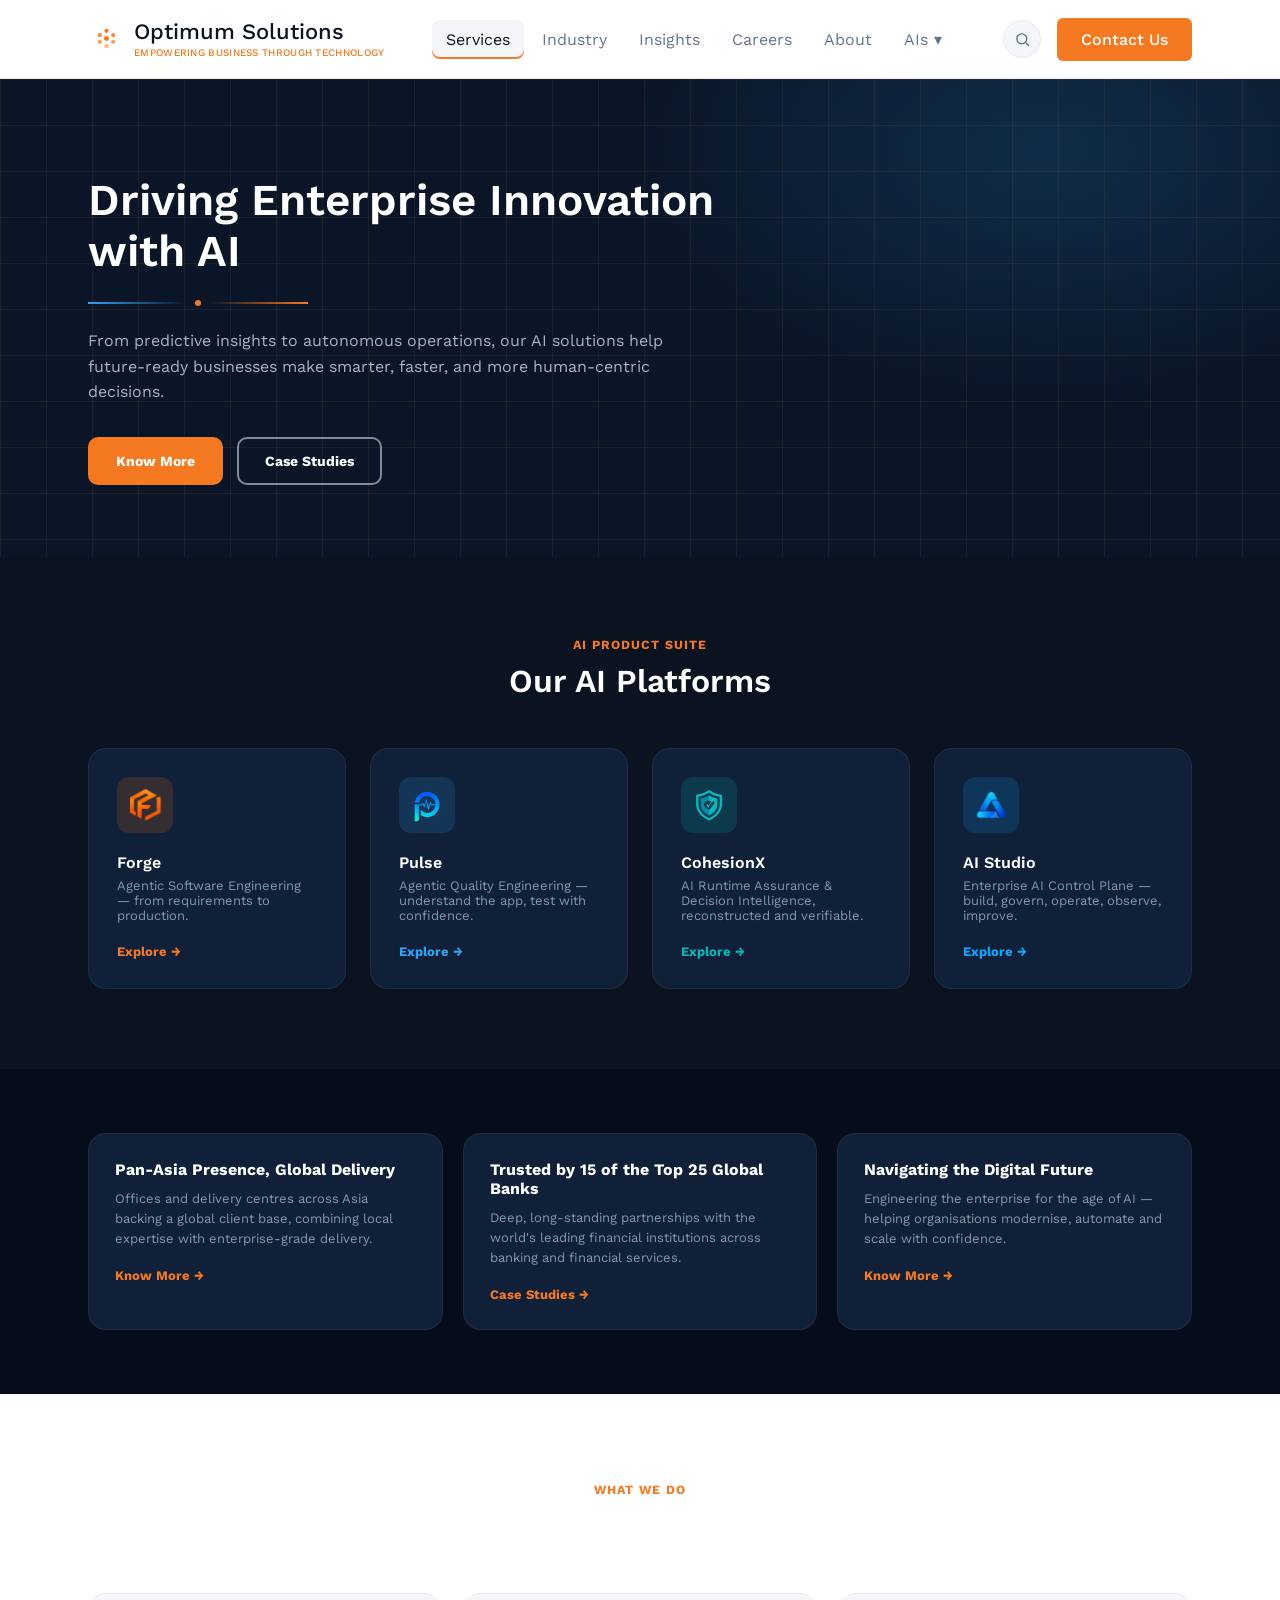
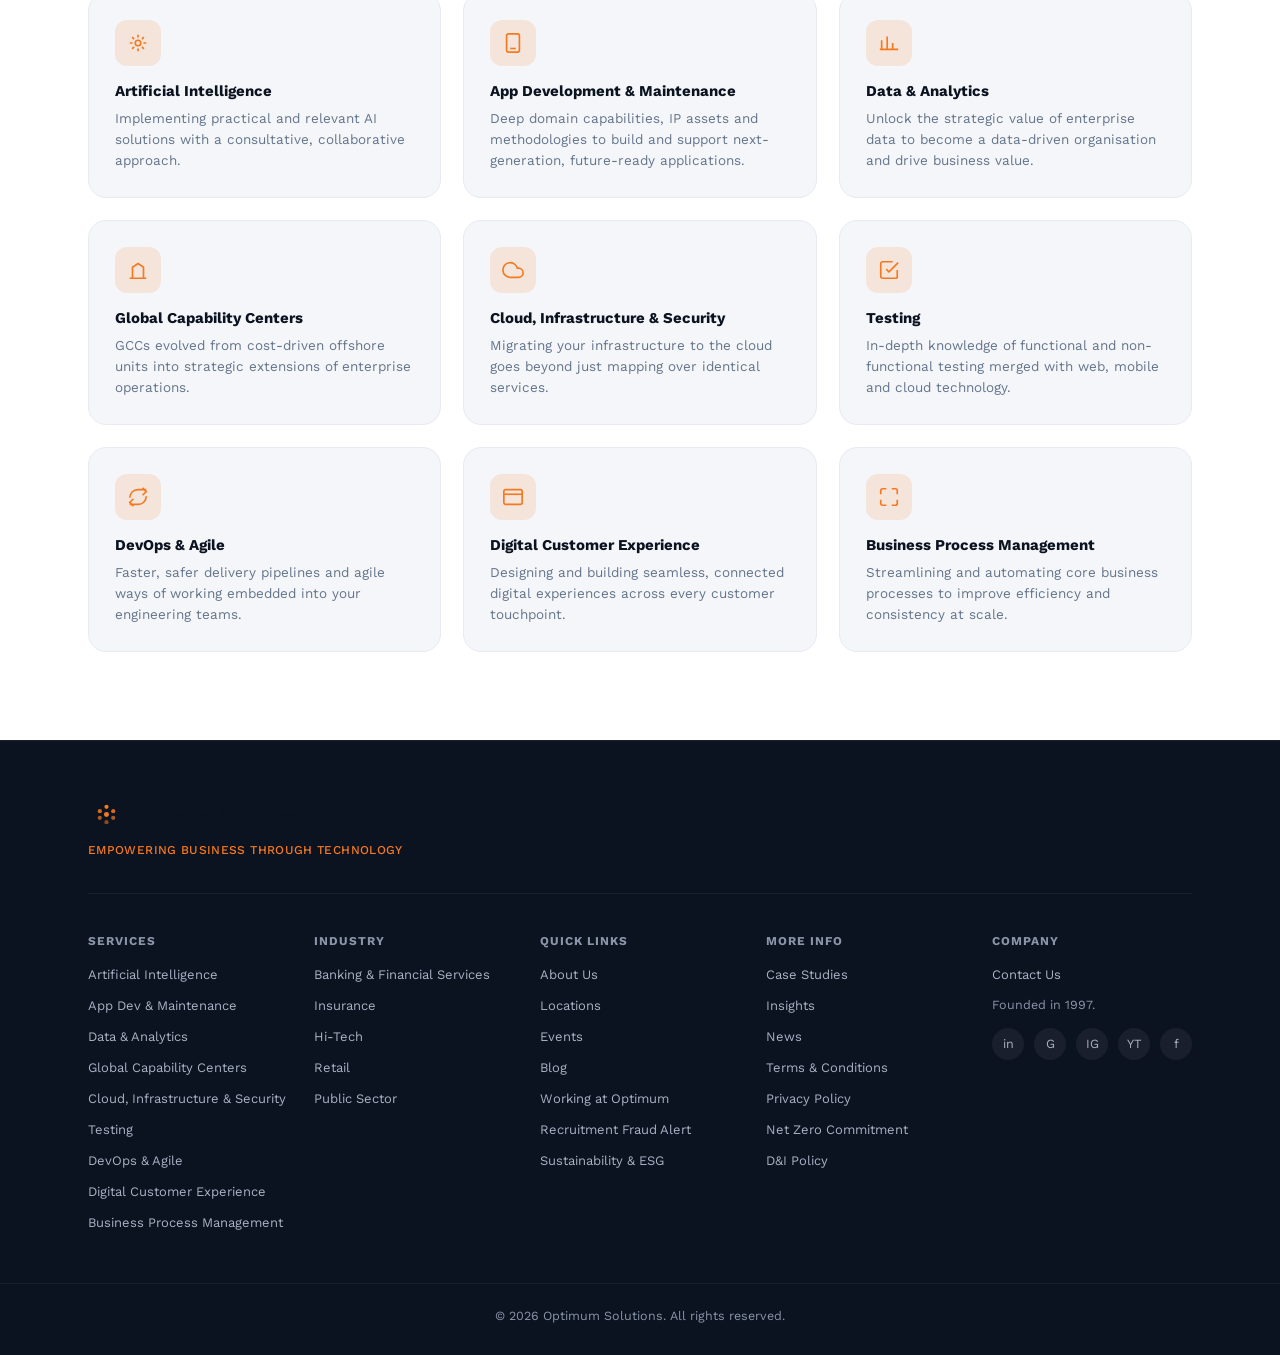
==== commit 0ef53379: "more logos" ====
--- a/index.html
+++ b/index.html
@@ -3,7 +3,7 @@
 <head>
 <meta charset="UTF-8" />
 <meta name="viewport" content="width=device-width, initial-scale=1.0" />
-<title>Optimum Solutions Services</title>
+<title>Optimum Solutions — Driving Enterprise Innovation with AI</title>
 <link rel="preconnect" href="https://fonts.googleapis.com">
 <link rel="preconnect" href="https://fonts.gstatic.com" crossorigin>
 <link href="https://fonts.googleapis.com/css2?family=Work+Sans:wght@400;500;600;700&display=swap" rel="stylesheet">
@@ -45,19 +45,19 @@
         <div class="ai-dropdown">
           <div class="ai-dropdown-label">AI Products</div>
           <a class="ai-dropdown-item" href="forge.html">
-            <span class="left"><span class="ai-dot forge"></span> Forge</span>
+            <span class="left"><img src="images/forge.png" alt="Forge logo" class="ai-dot forge"> Forge</span>
             <span class="arrow">→</span>
           </a>
           <a class="ai-dropdown-item" href="pulse.html">
-            <span class="left"><span class="ai-dot pulse"></span> Pulse</span>
+            <span class="left"><img src="images/pulse.png" alt="Pulse logo" class="ai-dot pulse"> Pulse</span>
             <span class="arrow">→</span>
           </a>
           <a class="ai-dropdown-item" href="cohesionx.html">
-            <span class="left"><span class="ai-dot cohesionx"></span> CohesionX</span>
+            <span class="left"><img src="images/cohesionx.png" alt="CohesionX logo" class="ai-dot cohesionx"> CohesionX</span>
             <span class="arrow">→</span>
           </a>
           <a class="ai-dropdown-item" href="ai-studio.html">
-            <span class="left"><span class="ai-dot aistudio"></span> AI Studio</span>
+            <span class="left"><img src="images/ai-studio.png" alt="AI Studio logo" class="ai-dot aistudio"> AI Studio</span>
             <span class="arrow">→</span>
           </a>
         </div>
--- a/css/styles.css
+++ b/css/styles.css
@@ -181,8 +181,7 @@
 .nav-links > li > button.nav-item:hover { color: var(--ink); box-shadow: inset 0 -2px 0 var(--orange); }
 .nav-links > li > a.active { color: var(--ink); background: var(--gray-100); box-shadow: inset 0 -2px 0 var(--orange); }
 .nav-right { display: flex; align-items: center; gap: 16px; }
-.nav-right .btn-primary { background: var(--orange) !important; padding: 10px 22px; border-radius: 6px; font-size: 16px; font-weight: 500; }
-.nav-right .btn-primary:hover { background: var(--orange-dark) !important; }
+.nav-right .btn-primary { padding: 10px 22px; border-radius: 6px; font-size: 16px; font-weight: 500; }
 .nav-search {
   display: flex; align-items: center; justify-content: center;
   width: 38px; height: 38px; border-radius: 50%;
@@ -240,11 +239,7 @@
 }
 .ai-dropdown-item:hover { background: var(--gray-100); }
 .ai-dropdown-item .left { display: flex; align-items: center; gap: 10px; }
-.ai-dot { width: 10px; height: 10px; border-radius: 50%; flex: none; }
-.ai-dot.forge { background: var(--forge); }
-.ai-dot.pulse { background: var(--pulse); }
-.ai-dot.aistudio { background: var(--aistudio); }
-.ai-dot.cohesionx { background: var(--cohesionx); }
+.ai-dot { width: 20px; height: 20px; object-fit: contain; flex: none; }
 .ai-dropdown-item .arrow { color: var(--gray-500); }
 
 @media (max-width: 960px) {
@@ -884,6 +879,28 @@
 body.aistudio-page .integration-pill:hover { border-color: var(--aistudio); }
 body.cohesionx-page .integration-pill:hover { border-color: var(--cohesionx); }
 
+/* Static framework/tool pill row (non-scrolling, e.g. Pulse's Supported Frameworks) */
+.framework-row {
+  display: flex;
+  flex-wrap: wrap;
+  justify-content: center;
+  gap: 20px;
+  margin-top: 24px;
+}
+.framework-row .integration-pill { flex: 0 1 170px; max-width: 200px; }
+.framework-row-label {
+  text-align: center;
+  font-size: 13px;
+  font-weight: 600;
+  letter-spacing: 0.04em;
+  text-transform: uppercase;
+  color: var(--gray-500);
+  margin: 56px 0 0;
+}
+@media (max-width: 800px) {
+  .framework-row .integration-pill { flex: 0 1 calc(50% - 20px); max-width: none; }
+}
+
 /* Model Agnostic marquee (AI Studio) — two rows scrolling in opposite directions */
 .marquee-row {
   overflow: hidden;
@@ -957,6 +974,14 @@
 .indepth-card h4 { margin: 0 0 10px; font-size: 16px; color: var(--ink); }
 .indepth-card p { margin: 0 0 10px; color: var(--gray-600); font-size: 14.5px; line-height: 1.65; }
 .indepth-card p:last-child { margin-bottom: 0; }
+.indepth-list { list-style: none; margin: 0 0 10px; padding: 0; }
+.indepth-list li { position: relative; padding-left: 18px; margin-bottom: 7px; color: var(--gray-600); font-size: 14.5px; line-height: 1.6; }
+.indepth-list li::before { content: "•"; position: absolute; left: 0; color: var(--orange); font-weight: 700; }
+.indepth-list li:last-child { margin-bottom: 0; }
+.indepth-list + p { margin-top: 4px; }
+body.pulse-page .indepth-list li::before { color: var(--pulse); }
+body.aistudio-page .indepth-list li::before { color: var(--aistudio); }
+body.cohesionx-page .indepth-list li::before { color: var(--cohesionx); }
 
 .highlights-card {
   background: var(--white);
@@ -996,11 +1021,15 @@
   display: grid;
   grid-template-rows: 0fr;
   opacity: 0;
-  transition: grid-template-rows 0.38s cubic-bezier(0.4, 0, 0.2, 1), opacity 0.28s ease;
-}
-.spotlight-more.open { grid-template-rows: 1fr; opacity: 1; }
-.spotlight-more-inner { overflow: hidden; }
-.spotlight-more.open .spotlight-more-inner { border-top: 1px solid #f7dcc0; margin-top: 4px; padding-top: 14px; }
+  transition: grid-template-rows 0.45s cubic-bezier(0.65, 0, 0.35, 1), opacity 0.3s ease 0s;
+}
+.spotlight-more.open { grid-template-rows: 1fr; opacity: 1; transition: grid-template-rows 0.45s cubic-bezier(0.65, 0, 0.35, 1), opacity 0.4s ease 0.08s; }
+.spotlight-more-inner {
+  overflow: hidden;
+  border-top: 1px solid #f7dcc0;
+  margin-top: 4px;
+  padding-top: 14px;
+}
 .spotlight-more p { margin: 0 0 12px; }
 .spotlight-more p:last-child { margin-bottom: 0; }
 .spotlight-toggle {
@@ -1013,6 +1042,11 @@
 @media (prefers-reduced-motion: reduce) {
   .spotlight-more, .spotlight-toggle .chev { transition: none; }
 }
+.indepth-card .spotlight-more-inner { border-top-color: var(--gray-200); }
+.indepth-card .spotlight-toggle { margin-top: 10px; }
+body.pulse-page .indepth-card .spotlight-toggle { color: var(--pulse); }
+body.aistudio-page .indepth-card .spotlight-toggle { color: var(--aistudio); }
+body.cohesionx-page .indepth-card .spotlight-toggle { color: var(--cohesionx); }
 
 /* Videos */
 .videos-section { background: var(--navy-900); padding: 88px 0; }
@@ -1249,7 +1283,7 @@
 body.pulse-page .trusted-strip .label { color: var(--pulse); }
 
 body.aistudio-page .btn-primary { background: var(--aistudio); }
-body.aistudio-page .btn-primary:hover { background: #8347d4; }
+body.aistudio-page .btn-primary:hover { background: #0284c7; }
 body.aistudio-page .btn-white { color: var(--aistudio); }
 body.aistudio-page .btn-outline { border-color: var(--aistudio); color: var(--aistudio); }
 body.aistudio-page .btn-outline:hover { background: rgba(14,165,253,0.1); }
@@ -1269,7 +1303,7 @@
 body.aistudio-page .trusted-strip .label { color: var(--aistudio); }
 
 body.cohesionx-page .btn-primary { background: var(--cohesionx); }
-body.cohesionx-page .btn-primary:hover { background: #16a34a; }
+body.cohesionx-page .btn-primary:hover { background: #009699; }
 body.cohesionx-page .btn-white { color: var(--cohesionx); }
 body.cohesionx-page .btn-outline { border-color: var(--cohesionx); color: var(--cohesionx); }
 body.cohesionx-page .btn-outline:hover { background: rgba(0,184,187,0.1); }
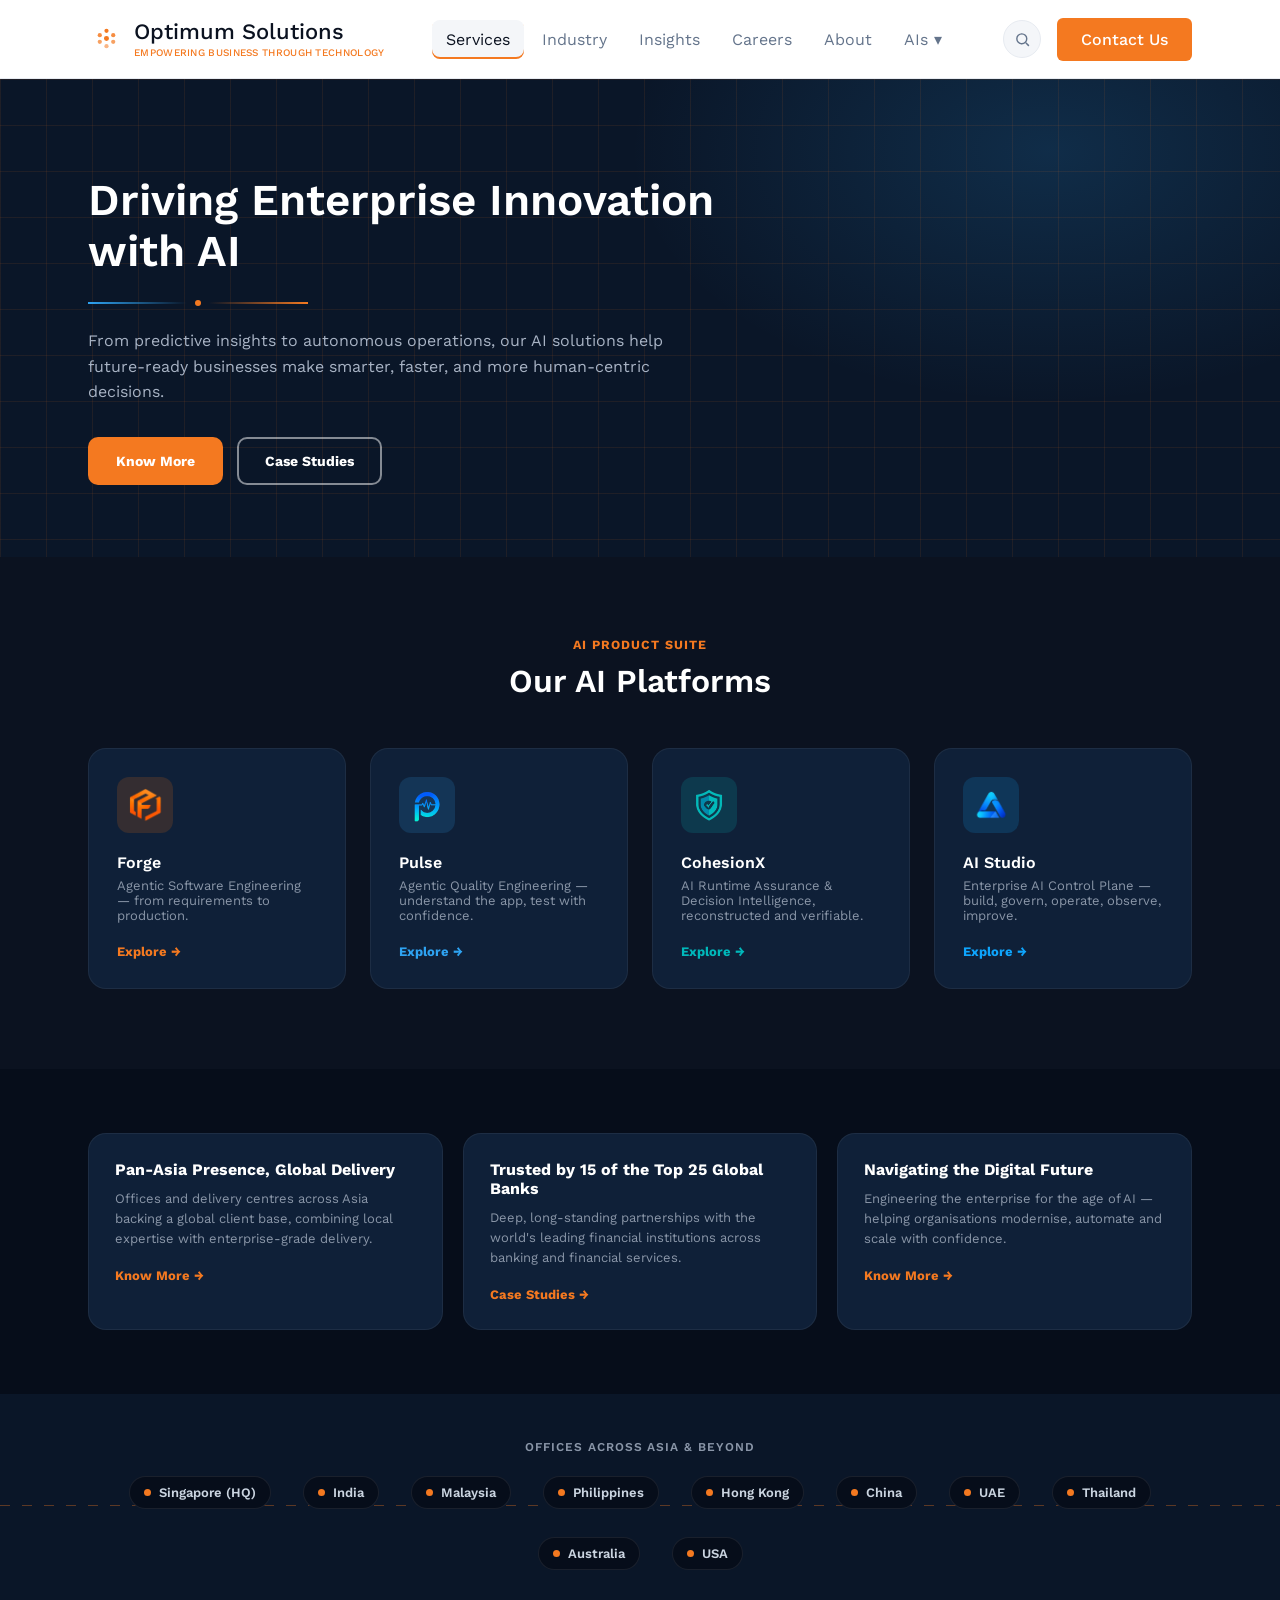
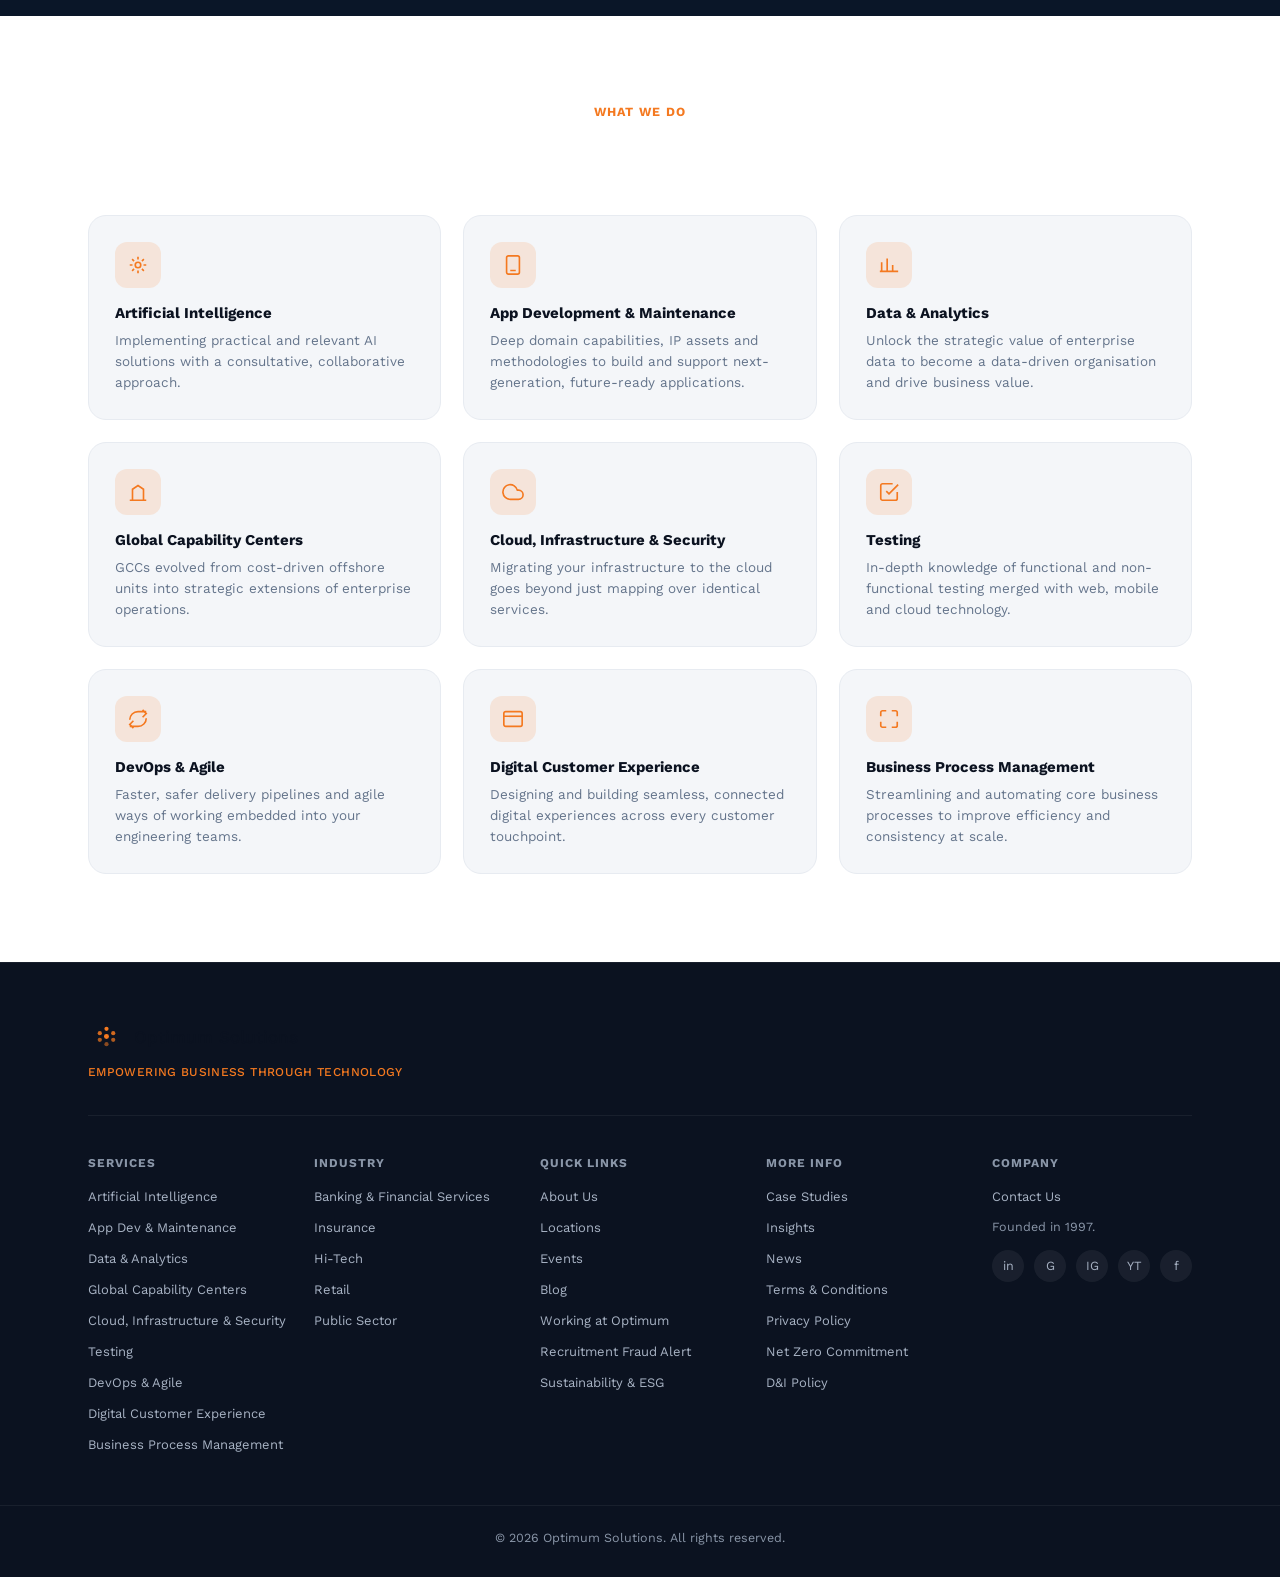
==== commit d13774f5: "Update info amount added dropdowns" ====
--- a/index.html
+++ b/index.html
@@ -146,6 +146,25 @@
   </div>
 </section>
 
+<!-- ============ GLOBAL PRESENCE (animated, real office locations from company deck) ============ -->
+<section class="global-presence">
+  <div class="container">
+    <div class="global-presence-label">Offices Across Asia &amp; Beyond</div>
+    <div class="global-presence-row">
+      <span class="global-presence-pin"><span class="pin-dot"></span>Singapore (HQ)</span>
+      <span class="global-presence-pin"><span class="pin-dot"></span>India</span>
+      <span class="global-presence-pin"><span class="pin-dot"></span>Malaysia</span>
+      <span class="global-presence-pin"><span class="pin-dot"></span>Philippines</span>
+      <span class="global-presence-pin"><span class="pin-dot"></span>Hong Kong</span>
+      <span class="global-presence-pin"><span class="pin-dot"></span>China</span>
+      <span class="global-presence-pin"><span class="pin-dot"></span>UAE</span>
+      <span class="global-presence-pin"><span class="pin-dot"></span>Thailand</span>
+      <span class="global-presence-pin"><span class="pin-dot"></span>Australia</span>
+      <span class="global-presence-pin"><span class="pin-dot"></span>USA</span>
+    </div>
+  </div>
+</section>
+
 <!-- ============ SERVICES (real 9-service grid) ============ -->
 <section class="services-section">
   <div class="container">
--- a/css/styles.css
+++ b/css/styles.css
@@ -348,6 +348,37 @@
    digital future — mirrors the real site's rotating hero cards)
    --------------------------------------------------------- */
 .featured-strip { background: var(--navy-950); padding: 64px 0; }
+
+/* Homepage: animated global-presence strip — a row of office locations with
+   pulsing pins over a slowly flowing connector line (grounded in the real
+   office list: Singapore HQ, India, Malaysia, Philippines, Hong Kong,
+   China, UAE, Thailand, Australia, USA). */
+.global-presence { position: relative; background: var(--navy-900); padding: 46px 0; overflow: hidden; }
+.global-presence::before {
+  content: "";
+  position: absolute; left: 0; right: 0; top: 50%; height: 1px;
+  background: repeating-linear-gradient(90deg, rgba(244,121,32,0.35) 0 10px, transparent 10px 22px);
+  background-size: 200% 100%;
+  animation: presenceLineFlow 6s linear infinite;
+  z-index: 0;
+}
+@keyframes presenceLineFlow { from { background-position: 0 0; } to { background-position: -200% 0; } }
+.global-presence-label {
+  position: relative; z-index: 1;
+  text-align: center; color: var(--gray-500); font-size: 12px; font-weight: 600;
+  letter-spacing: 0.08em; text-transform: uppercase; margin-bottom: 22px;
+}
+.global-presence-row { position: relative; z-index: 1; display: flex; flex-wrap: wrap; justify-content: center; gap: 28px 32px; }
+.global-presence-pin { display: flex; align-items: center; gap: 8px; color: #cbd5e1; font-size: 13px; font-weight: 600; background: var(--navy-950); padding: 8px 14px; border-radius: 999px; border: 1px solid rgba(255,255,255,0.08); }
+.global-presence-pin .pin-dot { position: relative; width: 7px; height: 7px; border-radius: 50%; background: var(--orange); flex: none; }
+.global-presence-pin .pin-dot::after {
+  content: ""; position: absolute; inset: -5px; border-radius: 50%; border: 1px solid var(--orange);
+  opacity: 0; animation: pinPulse 2.4s ease-out infinite;
+}
+.global-presence-pin:nth-child(2n) .pin-dot::after { animation-delay: 0.5s; }
+.global-presence-pin:nth-child(3n) .pin-dot::after { animation-delay: 1s; }
+.global-presence-pin:nth-child(4n) .pin-dot::after { animation-delay: 1.5s; }
+@keyframes pinPulse { 0% { transform: scale(0.6); opacity: 0.8; } 100% { transform: scale(2.4); opacity: 0; } }
 .featured-grid {
   display: grid;
   grid-template-columns: repeat(3, 1fr);
@@ -727,6 +758,36 @@
 .demo-metric-tile { background: var(--navy-900); border-radius: 8px; padding: 16px; text-align: center; }
 .demo-metric-tile b { display: block; font-size: 26px; font-weight: 700; color: var(--orange); line-height: 1; }
 .demo-metric-tile span { display: block; font-size: 11.5px; color: var(--gray-500); margin-top: 6px; }
+body.pulse-page .demo-metric-tile b { color: var(--pulse); }
+body.aistudio-page .demo-metric-tile b { color: var(--aistudio); }
+body.cohesionx-page .demo-metric-tile b { color: var(--cohesionx); }
+
+/* Pulse: looping "live" test-coverage meter in the demo panel */
+.coverage-bar { margin-top: 16px; }
+.coverage-bar-head { display: flex; justify-content: space-between; font-size: 12px; color: #9fb0c3; margin-bottom: 6px; }
+.coverage-bar-head b { color: var(--pulse); font-weight: 700; }
+.coverage-bar-track { height: 8px; border-radius: 5px; background: rgba(255,255,255,0.08); overflow: hidden; }
+.coverage-bar-fill { height: 100%; width: 0%; border-radius: 5px; background: linear-gradient(90deg, var(--pulse), #7dd3fc); transition: width 1.8s cubic-bezier(0.4, 0, 0.2, 1); }
+
+/* Pulse: scanning-line sweep across the demo window, suggesting active analysis */
+.demo-window.scan { position: relative; }
+.demo-window.scan::after {
+  content: "";
+  position: absolute;
+  left: 0; right: 0; height: 2px;
+  background: linear-gradient(90deg, transparent, var(--pulse), transparent);
+  top: 0;
+  animation: scanSweep 3.4s linear infinite;
+  pointer-events: none;
+  opacity: 0.85;
+  z-index: 2;
+}
+@keyframes scanSweep {
+  0% { top: 0%; opacity: 0; }
+  8% { opacity: 0.85; }
+  92% { opacity: 0.85; }
+  100% { top: 100%; opacity: 0; }
+}
 
 /* Section bookmarks: sticky secondary nav under the main navbar, letting
    people jump between an AI page's sections (Overview / Capabilities /
@@ -826,6 +887,20 @@
 }
 .workflow-text h4 { margin: 0 0 6px; font-size: 17px; color: var(--ink); }
 .workflow-text p { margin: 0; color: var(--gray-600); font-size: 14px; line-height: 1.6; }
+
+/* AI Studio: guardrail checks ticking on/off in a loop on the "Govern" step */
+.guardrail-ticks { display: flex; gap: 14px; margin-top: 12px; flex-wrap: wrap; }
+.guardrail-ticks .tick {
+  font-size: 12px; font-weight: 600; color: var(--aistudio);
+  opacity: 0; transform: translateY(4px);
+  animation: tickInOut 3.6s ease-in-out infinite;
+  animation-delay: var(--d, 0s);
+}
+@keyframes tickInOut {
+  0% { opacity: 0; transform: translateY(4px); }
+  8%, 70% { opacity: 1; transform: translateY(0); }
+  85%, 100% { opacity: 0; transform: translateY(-4px); }
+}
 .workflow-visual {
   background: linear-gradient(135deg, #fff4ea, #fff9f3);
   border: 1px solid #fde7d3;
@@ -956,7 +1031,36 @@
 @media (max-width: 600px) { .roles-grid { grid-template-columns: 1fr; } }
 .roles-grid .indepth-card { margin-bottom: 0; }
 .roles-grid .indepth-card h4 { display: flex; align-items: center; gap: 10px; }
-.roles-grid .role-num { display: inline-flex; align-items: center; justify-content: center; width: 26px; height: 26px; border-radius: 50%; background: var(--orange-soft); color: var(--orange); font-size: 12px; font-weight: 700; flex: none; }
+.roles-grid .role-num { display: inline-flex; align-items: center; justify-content: center; width: 26px; height: 26px; border-radius: 50%; background: var(--orange-soft); color: var(--orange); font-size: 12px; font-weight: 700; flex: none; transition: all 0.4s ease; }
+.roles-grid .indepth-card { transition: box-shadow 0.4s ease, border-color 0.4s ease, transform 0.4s ease; }
+.roles-grid .indepth-card.active { border-color: var(--orange); box-shadow: 0 10px 26px -10px rgba(244,121,32,0.35); transform: translateY(-2px); }
+.roles-grid .indepth-card.active .role-num { background: var(--orange); color: #fff; transform: scale(1.1); }
+
+/* Forge: live "handoff feed" beneath the role cards */
+.handoff-feed {
+  max-width: 620px;
+  margin: 36px auto 0;
+  background: var(--navy-950);
+  border-radius: 12px;
+  padding: 20px 24px;
+  box-shadow: 0 20px 50px rgba(0,0,0,0.25);
+}
+.handoff-feed-head {
+  display: flex; align-items: center; gap: 8px;
+  color: #fff; font-weight: 600; font-size: 12px;
+  letter-spacing: 0.06em; text-transform: uppercase;
+  margin-bottom: 10px;
+}
+.handoff-feed-head .live-dot {
+  width: 7px; height: 7px; border-radius: 50%; background: var(--orange);
+  animation: liveDotPulse 1.6s ease-out infinite;
+}
+@keyframes liveDotPulse {
+  0% { box-shadow: 0 0 0 0 rgba(244,121,32,0.5); }
+  70% { box-shadow: 0 0 0 8px rgba(244,121,32,0); }
+  100% { box-shadow: 0 0 0 0 rgba(244,121,32,0); }
+}
+.handoff-feed .demo-log { min-height: 108px; font-size: 13px; line-height: 2; }
 .indepth-grid {
   display: grid;
   grid-template-columns: 1.3fr 1fr;
@@ -1110,6 +1214,33 @@
   display: flex;
   flex-direction: column;
 }
+
+/* Cursor-glow: a soft light that follows the pointer across cards */
+.service-card, .price-card, .featured-card, .ai-platform-card {
+  position: relative;
+  overflow: hidden;
+}
+.service-card::before, .price-card::before, .featured-card::before, .ai-platform-card::before {
+  content: "";
+  position: absolute;
+  inset: 0;
+  border-radius: inherit;
+  background: radial-gradient(220px circle at var(--mx, 50%) var(--my, 50%), rgba(244,121,32,0.16), transparent 70%);
+  opacity: 0;
+  transition: opacity 0.3s ease;
+  pointer-events: none;
+  z-index: 0;
+}
+.service-card:hover::before, .price-card:hover::before, .featured-card:hover::before, .ai-platform-card:hover::before {
+  opacity: 1;
+}
+.service-card > *, .price-card > *, .featured-card > *, .ai-platform-card > * {
+  position: relative;
+  z-index: 1;
+}
+body.pulse-page .price-card::before { background: radial-gradient(220px circle at var(--mx, 50%) var(--my, 50%), rgba(46,163,242,0.16), transparent 70%); }
+body.aistudio-page .price-card::before { background: radial-gradient(220px circle at var(--mx, 50%) var(--my, 50%), rgba(14,165,253,0.16), transparent 70%); }
+body.cohesionx-page .price-card::before { background: radial-gradient(220px circle at var(--mx, 50%) var(--my, 50%), rgba(0,184,187,0.16), transparent 70%); }
 .price-card.featured { border: 2px solid var(--orange); }
 .price-badge {
   position: absolute; top: -14px; left: 50%; transform: translateX(-50%);
@@ -1172,7 +1303,17 @@
   max-width: 580px;
   margin-left: auto;
   box-shadow: 0 30px 80px rgba(0,0,0,0.5);
-}
+  position: relative;
+  overflow: hidden;
+}
+/* Decorative live network graph behind the lifecycle content — nodes
+   connected by paths, with small dots continuously travelling along them
+   (pure SVG animation, no JS) to suggest agents/data moving live. */
+.lifecycle-network { position: absolute; inset: 0; width: 100%; height: 100%; opacity: 0.5; pointer-events: none; z-index: 0; }
+.lifecycle-network path { fill: none; stroke: var(--lifecycle-accent); stroke-opacity: 0.28; stroke-width: 1.2; }
+.lifecycle-network .network-node { fill: var(--lifecycle-accent); opacity: 0.8; }
+.lifecycle-network .network-dot { r: 3; fill: #fff; filter: drop-shadow(0 0 4px var(--lifecycle-accent)); }
+.lifecycle-window > *:not(.lifecycle-network) { position: relative; z-index: 1; }
 @media (max-width: 960px) { .lifecycle-window { margin-left: 0; } }
 .theme-forge .lifecycle-window,
 .theme-forge .lifecycle-inline { --lifecycle-accent: var(--forge); }
@@ -1420,7 +1561,20 @@
   display: flex; align-items: center; justify-content: center;
 }
 .drw-record svg { width: 40px; height: 40px; }
-.drw-arrow-icon { color: rgba(255,255,255,0.35); font-size: 19px; }
+.drw-arrow-icon { position: relative; color: rgba(255,255,255,0.35); font-size: 19px; overflow: visible; }
+.drw-arrow-icon .flow-dot {
+  position: absolute; top: 50%; left: 0; width: 6px; height: 6px; border-radius: 50%;
+  background: var(--cohesionx); box-shadow: 0 0 8px var(--cohesionx);
+  transform: translateY(-50%);
+  animation: flowMove 1.8s linear infinite;
+}
+.drw-arrow-icon.out .flow-dot { animation-delay: 0.5s; }
+@keyframes flowMove {
+  0% { left: 0%; opacity: 0; }
+  12% { opacity: 1; }
+  88% { opacity: 1; }
+  100% { left: 100%; opacity: 0; }
+}
 .drw-metrics {
   display: grid;
   grid-template-columns: repeat(3, 1fr);
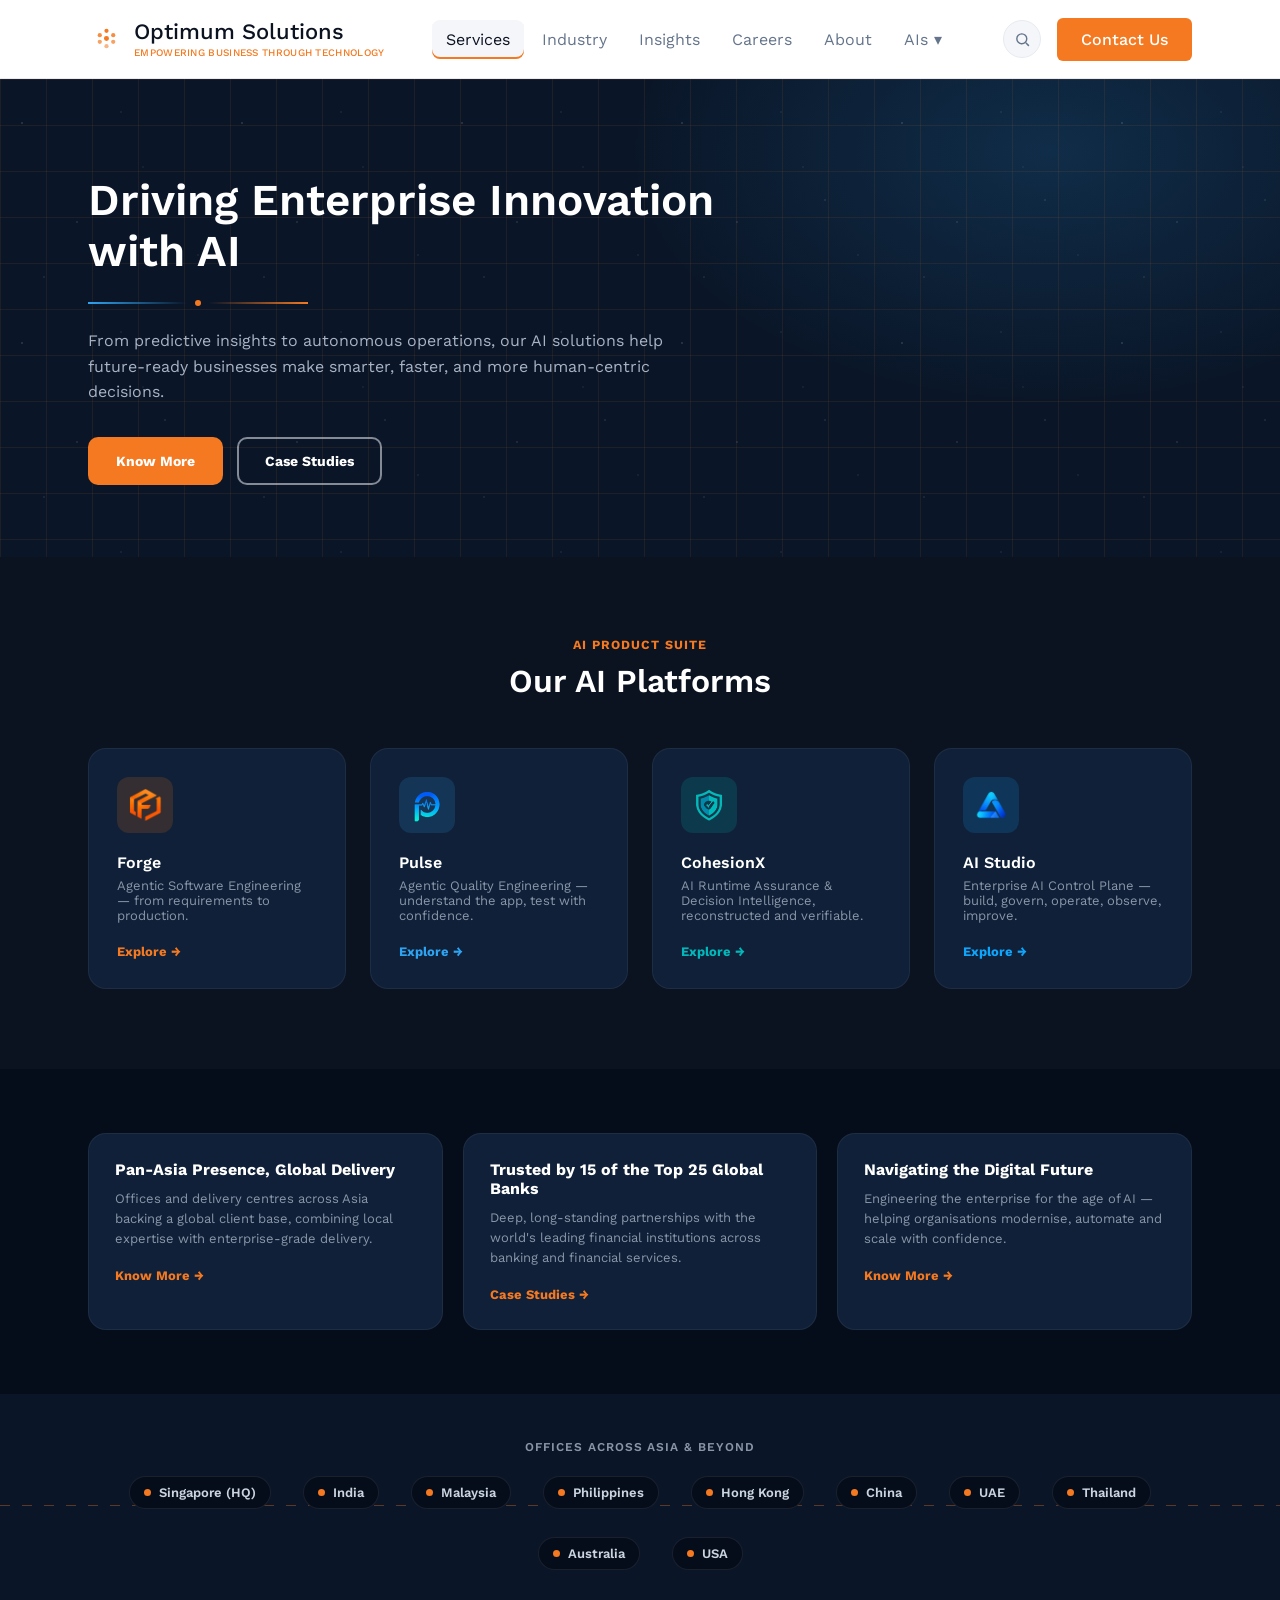
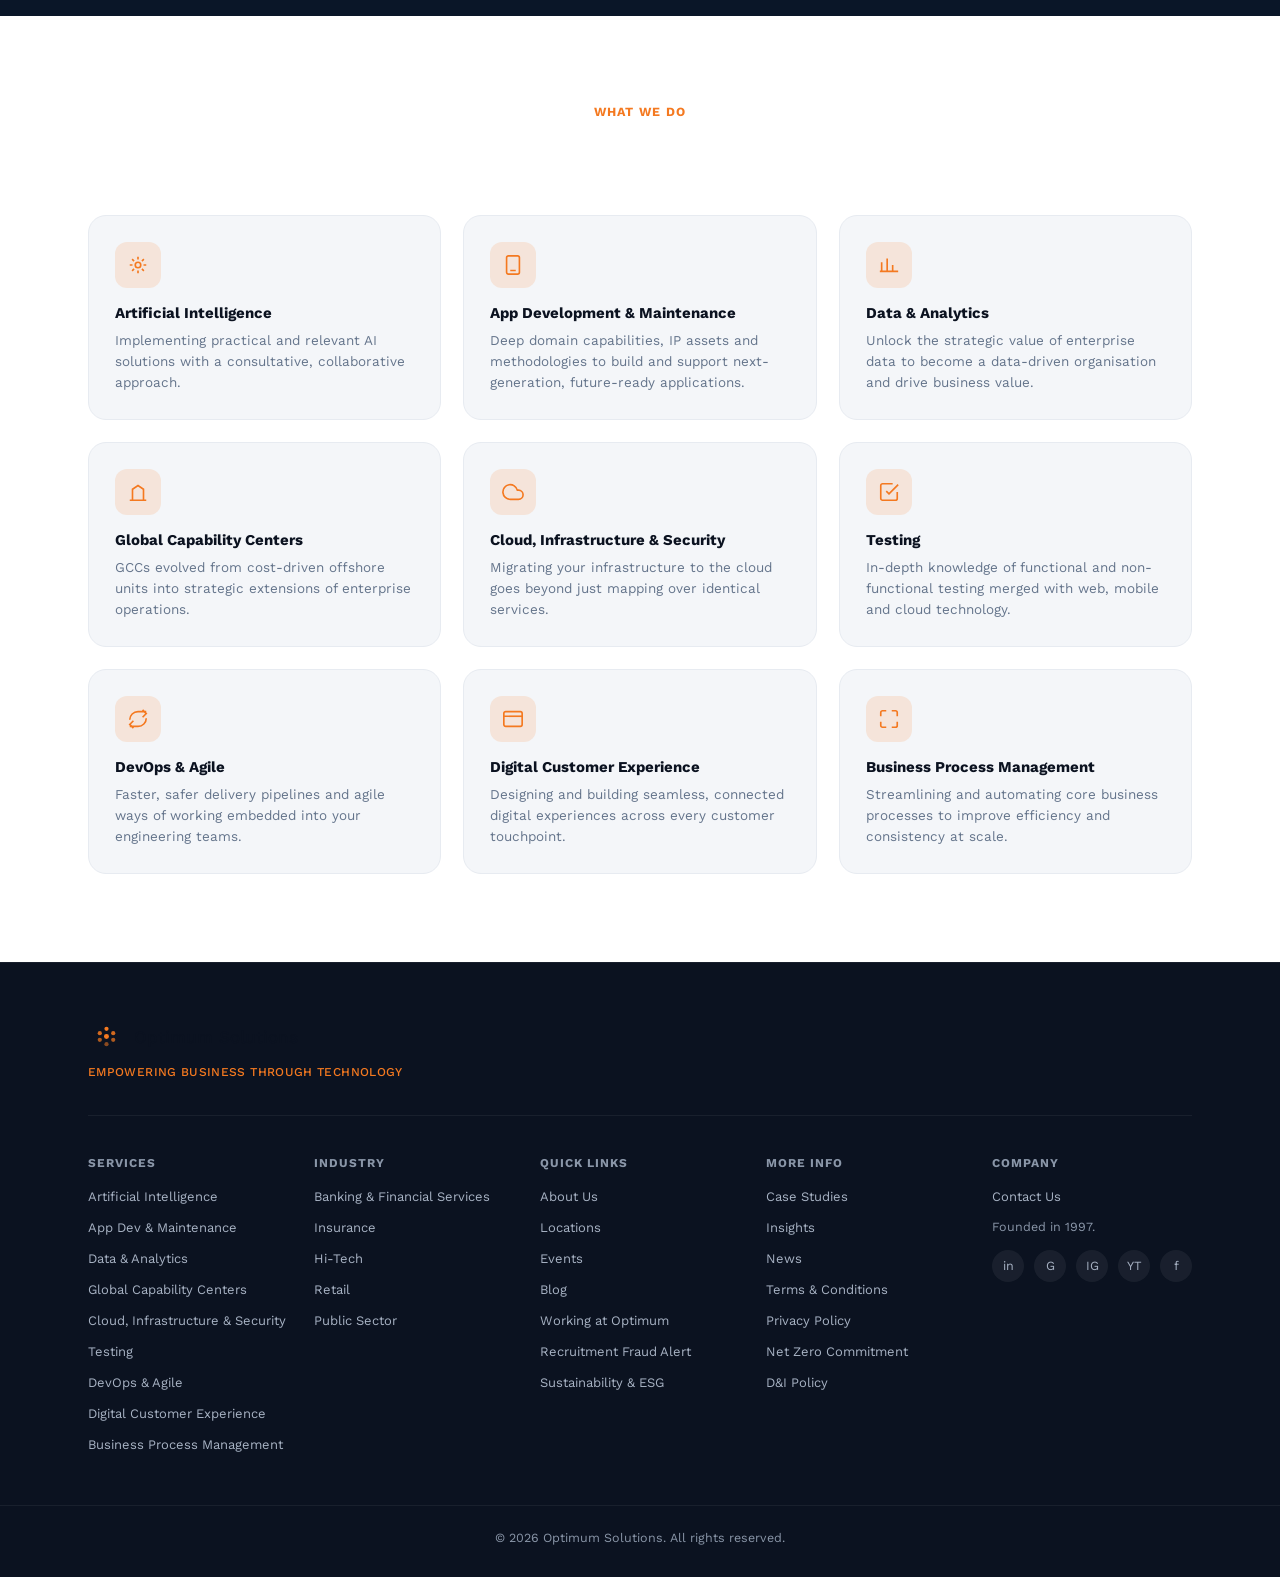
==== commit 6cde2a46: "Update info amount added dropdowns" ====
--- a/index.html
+++ b/index.html
@@ -75,6 +75,7 @@
 
 <!-- ============ HOME HERO (unchanged content) ============ -->
 <section class="hero-home">
+  <div class="particle-layer" aria-hidden="true"></div>
   <div class="container">
     <h1>Driving Enterprise Innovation with AI</h1>
     <div class="brand-divider"><span class="dot"></span></div>
--- a/css/styles.css
+++ b/css/styles.css
@@ -542,6 +542,34 @@
   .product-hero::before { animation: none; }
 }
 
+/* Floating particle dust — a separate ambient layer from the glow blob above */
+.product-hero::after,
+.hero-home .particle-layer {
+  content: "";
+  position: absolute;
+  inset: 0;
+  background-image:
+    radial-gradient(2px 2px at 10% 20%, rgba(255,255,255,0.28), transparent 60%),
+    radial-gradient(2px 2px at 35% 65%, rgba(255,255,255,0.2), transparent 60%),
+    radial-gradient(1.5px 1.5px at 55% 15%, rgba(255,255,255,0.24), transparent 60%),
+    radial-gradient(2px 2px at 75% 55%, rgba(255,255,255,0.18), transparent 60%),
+    radial-gradient(1.5px 1.5px at 90% 80%, rgba(255,255,255,0.22), transparent 60%),
+    radial-gradient(2px 2px at 20% 90%, rgba(255,255,255,0.16), transparent 60%),
+    radial-gradient(1.5px 1.5px at 65% 40%, rgba(255,255,255,0.2), transparent 60%);
+  background-size: 220px 220px;
+  background-repeat: repeat;
+  animation: particleDrift 22s linear infinite;
+  pointer-events: none;
+  z-index: 0;
+}
+@keyframes particleDrift {
+  from { background-position: 0 0; }
+  to { background-position: 0 -220px; }
+}
+@media (prefers-reduced-motion: reduce) {
+  .product-hero::after, .hero-home .particle-layer { animation: none; }
+}
+
 .product-hero .container { max-width: 1440px; position: relative; z-index: 1; }
 .product-hero-grid {
   display: grid;
@@ -713,6 +741,26 @@
 .pipeline-request b { color: var(--white); font-weight: 600; }
 .pipeline-track { position: relative; display: flex; flex-direction: column; gap: 16px; padding: 4px 4px; width: fit-content; margin: 0 auto; }
 .pipeline-line { position: absolute; top: 15px; bottom: 15px; left: 19px; width: 2px; background: rgba(255,255,255,0.1); z-index: 0; }
+.pipeline-line::after {
+  content: "";
+  position: absolute;
+  left: 50%;
+  top: 0;
+  width: 8px;
+  height: 8px;
+  margin-left: -4px;
+  border-radius: 50%;
+  background: var(--orange);
+  box-shadow: 0 0 8px var(--orange);
+  animation: pipelineFlow 3s linear infinite;
+}
+@keyframes pipelineFlow {
+  0% { top: 0; opacity: 0; }
+  8% { opacity: 1; }
+  92% { opacity: 1; }
+  100% { top: 100%; opacity: 0; }
+}
+body.pulse-page .pipeline-line::after { background: var(--pulse); box-shadow: 0 0 8px var(--pulse); }
 .pipeline-node { position: relative; z-index: 1; display: flex; flex-direction: row; align-items: center; gap: 12px; }
 .pipeline-node .dot {
   width: 30px; height: 30px; border-radius: 8px;
@@ -880,10 +928,33 @@
 @media (max-width: 800px) { .workflow-row { grid-template-columns: 1fr; gap: 20px; } }
 .workflow-text { display: flex; gap: 20px; }
 .step-num {
+  position: relative;
   width: 44px; height: 44px; border-radius: 50%;
   background: var(--orange); color: var(--white);
   display: flex; align-items: center; justify-content: center;
   font-weight: 800; font-size: 15px; flex: none;
+}
+/* Ambient pulsing ring, staggered per row, so the steps read as a live, cascading sequence */
+.step-num::after {
+  content: "";
+  position: absolute;
+  inset: 0;
+  border-radius: 50%;
+  background: inherit;
+  z-index: -1;
+  animation: stepPulse 3.2s ease-out infinite;
+}
+@keyframes stepPulse {
+  0% { transform: scale(1); opacity: 0.55; }
+  100% { transform: scale(1.9); opacity: 0; }
+}
+.workflow-row:nth-child(1) .step-num::after { animation-delay: 0s; }
+.workflow-row:nth-child(2) .step-num::after { animation-delay: 0.5s; }
+.workflow-row:nth-child(3) .step-num::after { animation-delay: 1s; }
+.workflow-row:nth-child(4) .step-num::after { animation-delay: 1.5s; }
+.workflow-row:nth-child(5) .step-num::after { animation-delay: 2s; }
+@media (prefers-reduced-motion: reduce) {
+  .step-num::after, .pipeline-line::after { animation: none; }
 }
 .workflow-text h4 { margin: 0 0 6px; font-size: 17px; color: var(--ink); }
 .workflow-text p { margin: 0; color: var(--gray-600); font-size: 14px; line-height: 1.6; }
@@ -1102,6 +1173,24 @@
   background: var(--orange); color: #fff; flex: none;
   display: flex; align-items: center; justify-content: center; font-size: 12px; margin-top: 1px;
 }
+.check-badge svg { width: 13px; height: 13px; }
+.check-badge svg path {
+  stroke-dasharray: 24;
+  stroke-dashoffset: 24;
+  animation: checkDraw 4s ease-in-out infinite;
+}
+.highlight-item:nth-child(1) .check-badge svg path { animation-delay: 0s; }
+.highlight-item:nth-child(2) .check-badge svg path { animation-delay: 1s; }
+.highlight-item:nth-child(3) .check-badge svg path { animation-delay: 2s; }
+.highlight-item:nth-child(4) .check-badge svg path { animation-delay: 3s; }
+@keyframes checkDraw {
+  0% { stroke-dashoffset: 24; }
+  15%, 70% { stroke-dashoffset: 0; }
+  85%, 100% { stroke-dashoffset: 24; }
+}
+@media (prefers-reduced-motion: reduce) {
+  .check-badge svg path { animation: none; stroke-dashoffset: 0; }
+}
 .metrics-grid { display: grid; grid-template-columns: 1fr 1fr; gap: 14px; margin-bottom: 20px; }
 .metric-tile {
   background: var(--white);
@@ -1216,11 +1305,11 @@
 }
 
 /* Cursor-glow: a soft light that follows the pointer across cards */
-.service-card, .price-card, .featured-card, .ai-platform-card {
+.service-card, .featured-card, .ai-platform-card {
   position: relative;
   overflow: hidden;
 }
-.service-card::before, .price-card::before, .featured-card::before, .ai-platform-card::before {
+.service-card::before, .featured-card::before, .ai-platform-card::before {
   content: "";
   position: absolute;
   inset: 0;
@@ -1231,16 +1320,13 @@
   pointer-events: none;
   z-index: 0;
 }
-.service-card:hover::before, .price-card:hover::before, .featured-card:hover::before, .ai-platform-card:hover::before {
+.service-card:hover::before, .featured-card:hover::before, .ai-platform-card:hover::before {
   opacity: 1;
 }
-.service-card > *, .price-card > *, .featured-card > *, .ai-platform-card > * {
+.service-card > *, .featured-card > *, .ai-platform-card > * {
   position: relative;
   z-index: 1;
 }
-body.pulse-page .price-card::before { background: radial-gradient(220px circle at var(--mx, 50%) var(--my, 50%), rgba(46,163,242,0.16), transparent 70%); }
-body.aistudio-page .price-card::before { background: radial-gradient(220px circle at var(--mx, 50%) var(--my, 50%), rgba(14,165,253,0.16), transparent 70%); }
-body.cohesionx-page .price-card::before { background: radial-gradient(220px circle at var(--mx, 50%) var(--my, 50%), rgba(0,184,187,0.16), transparent 70%); }
 .price-card.featured { border: 2px solid var(--orange); }
 .price-badge {
   position: absolute; top: -14px; left: 50%; transform: translateX(-50%);
@@ -1332,6 +1418,7 @@
 }
 .lifecycle-steps { display: flex; align-items: center; justify-content: center; gap: 8px; margin-bottom: 22px; }
 .lifecycle-step {
+  position: relative;
   width: 52px; height: 52px; border-radius: 12px;
   background: var(--navy-800); color: var(--gray-500);
   display: flex; align-items: center; justify-content: center;
@@ -1341,6 +1428,23 @@
 }
 .lifecycle-step svg { width: 22px; height: 22px; }
 .lifecycle-step.active { background: var(--lifecycle-accent); color: #fff; transform: scale(1.08); }
+.lifecycle-step.active::after {
+  content: "";
+  position: absolute;
+  inset: -6px;
+  border-radius: 16px;
+  border: 2px solid var(--lifecycle-accent);
+  opacity: 0.6;
+  animation: lifecycleRingPulse 1.6s ease-out infinite;
+  pointer-events: none;
+}
+@keyframes lifecycleRingPulse {
+  0% { transform: scale(1); opacity: 0.6; }
+  100% { transform: scale(1.3); opacity: 0; }
+}
+@media (prefers-reduced-motion: reduce) {
+  .lifecycle-step.active::after { animation: none; }
+}
 .lifecycle-arrow { color: rgba(255,255,255,0.25); font-size: 15px; }
 .lifecycle-step-labels { display: flex; justify-content: center; gap: 8px; margin-top: -10px; margin-bottom: 18px; }
 .lifecycle-step-labels span { width: 52px; text-align: center; font-size: 10.5px; color: var(--gray-500); }
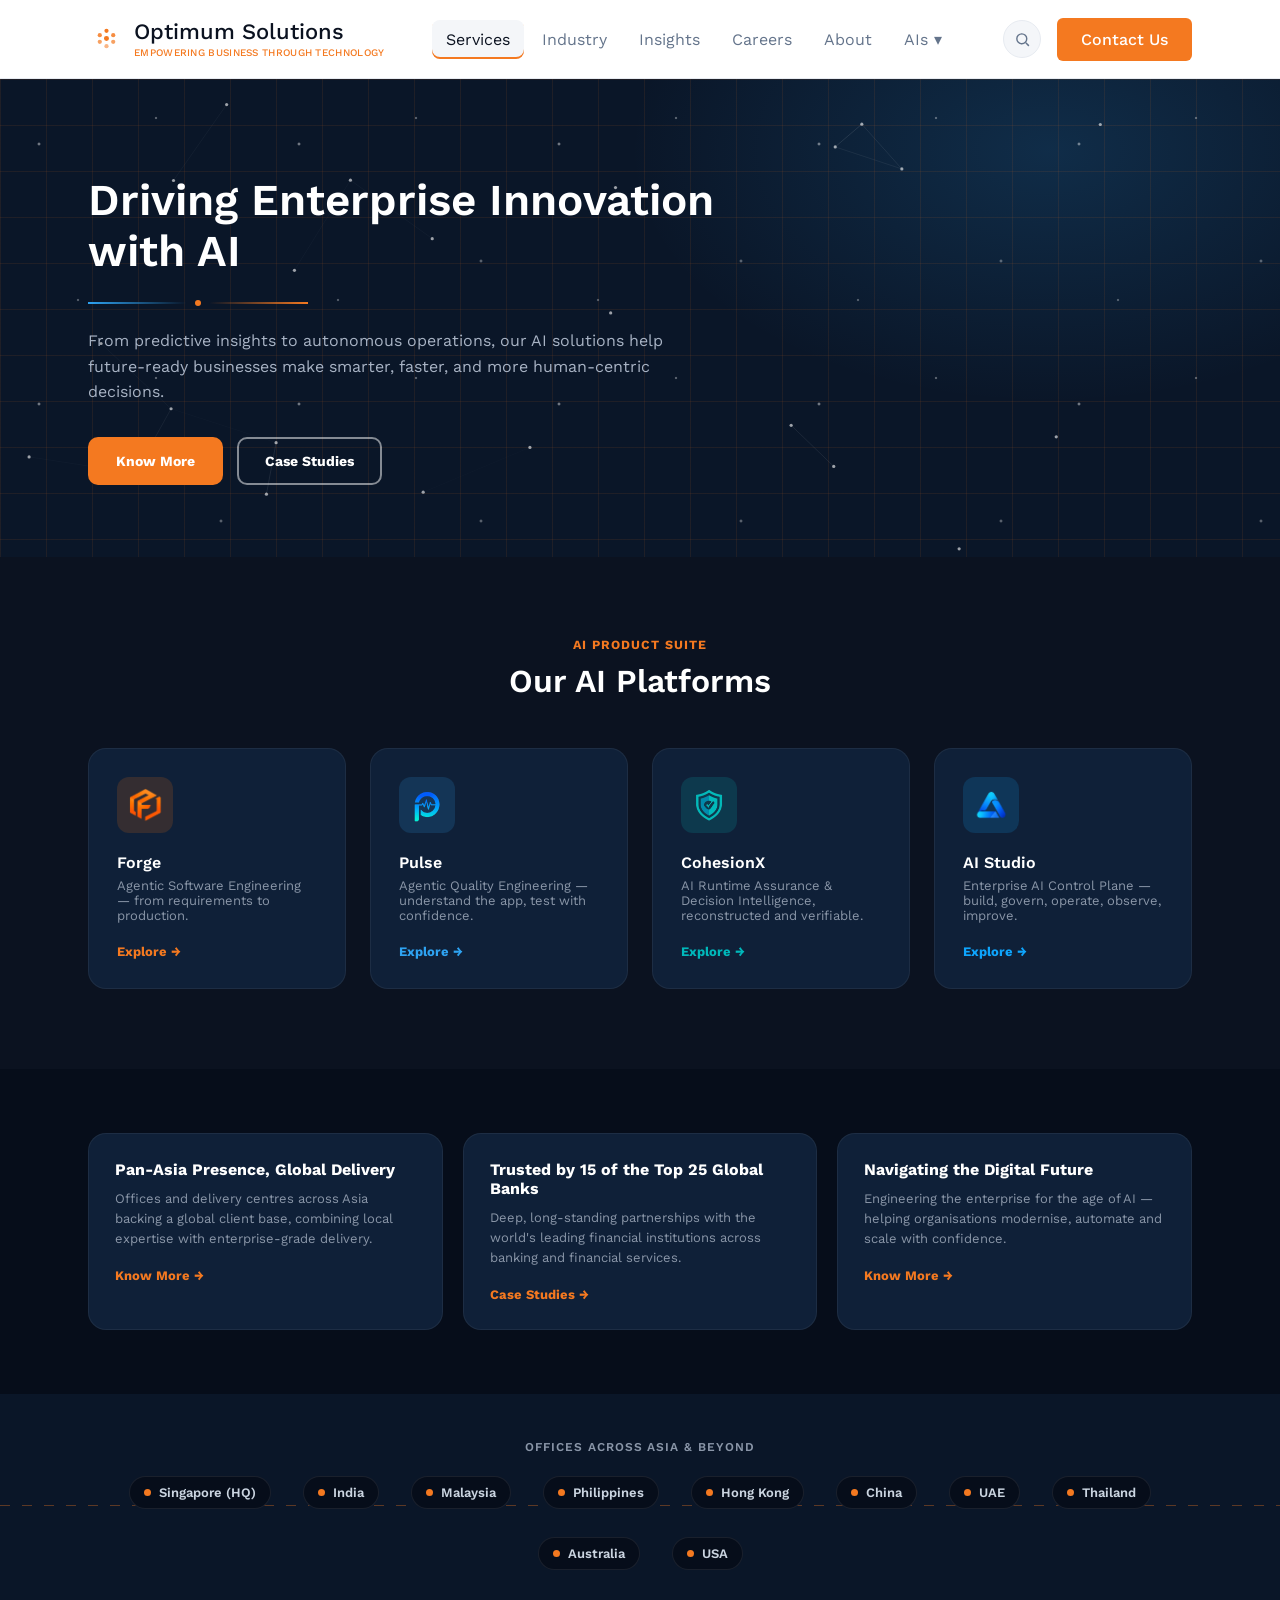
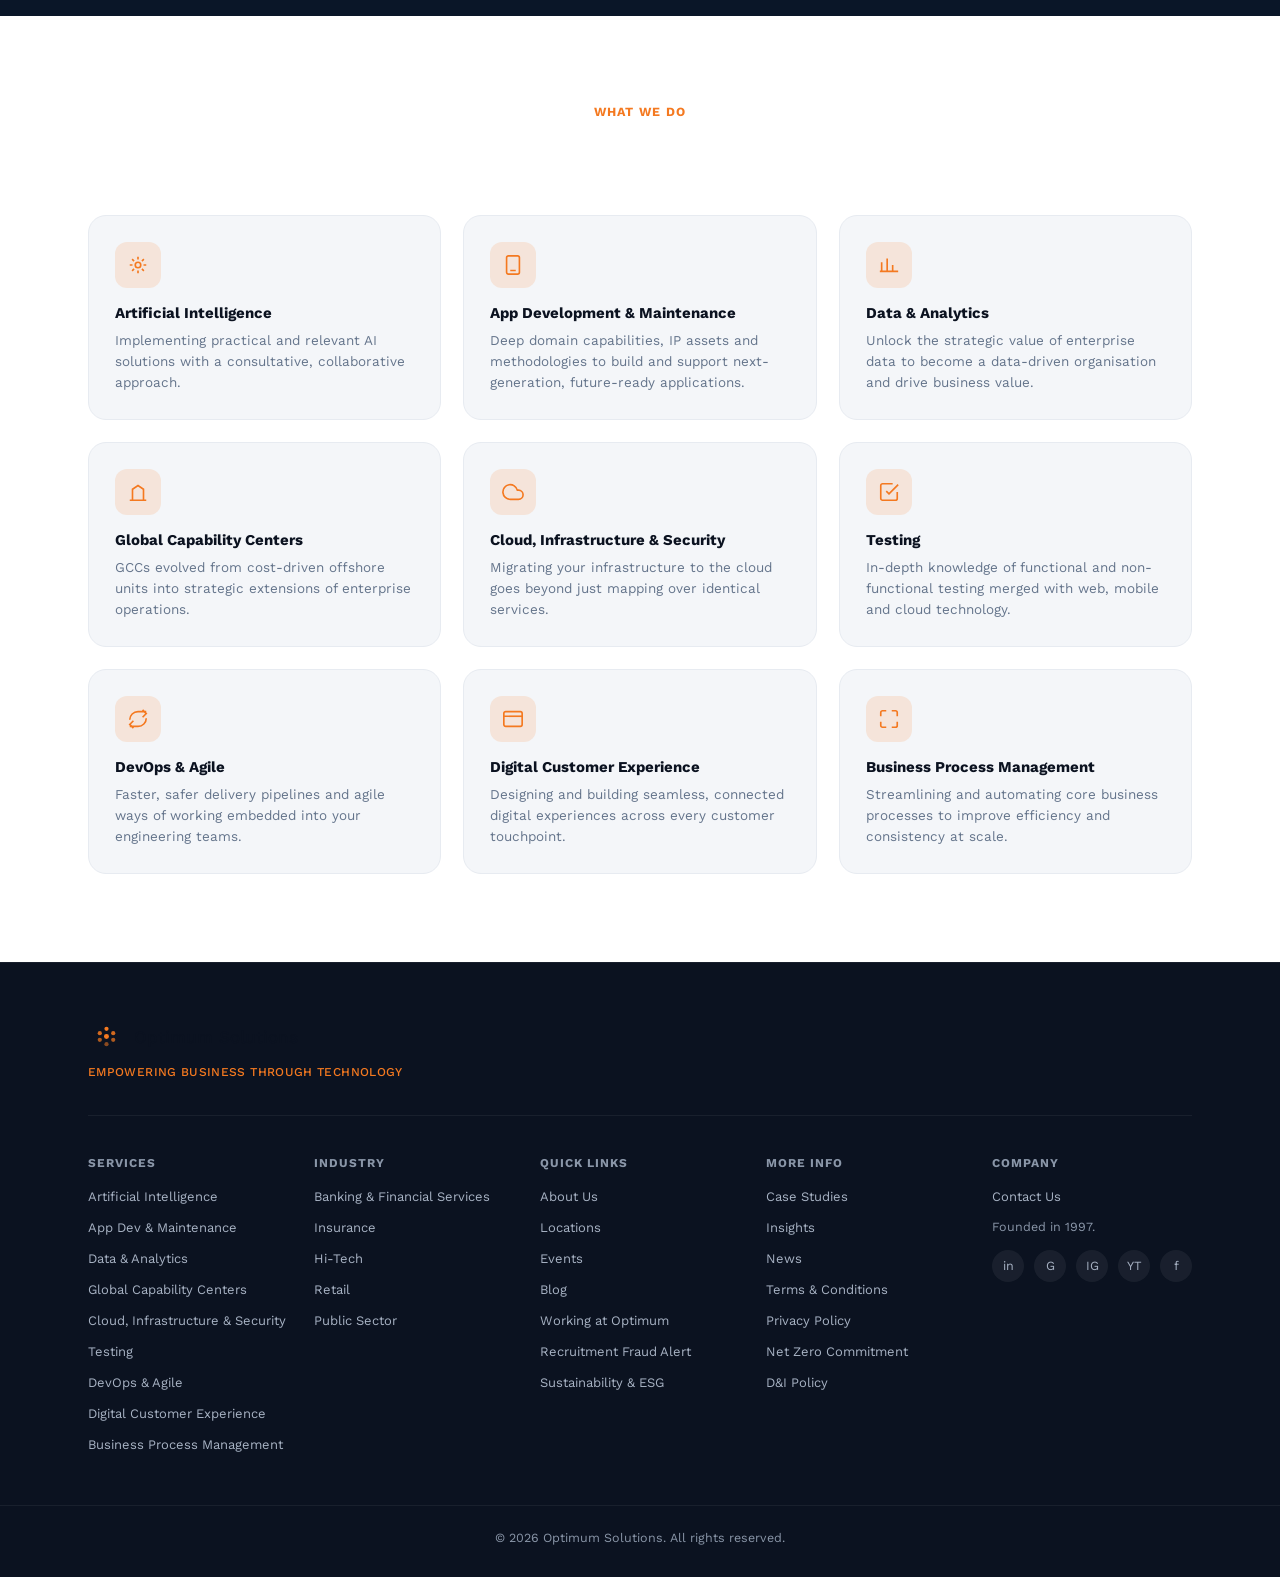
==== commit 1d693042: "Update hero" ====
--- a/index.html
+++ b/index.html
@@ -75,6 +75,7 @@
 
 <!-- ============ HOME HERO (unchanged content) ============ -->
 <section class="hero-home">
+  <canvas class="particle-network-canvas" aria-hidden="true"></canvas>
   <div class="particle-layer" aria-hidden="true"></div>
   <div class="container">
     <h1>Driving Enterprise Innovation with AI</h1>
--- a/css/styles.css
+++ b/css/styles.css
@@ -309,7 +309,7 @@
   border: 1px solid rgba(255,255,255,0.06);
   border-radius: var(--radius-lg);
   padding: 28px;
-  transition: transform 0.2s ease, border-color 0.2s ease;
+  transition: transform 0.15s ease-out, border-color 0.2s ease;
 }
 .ai-platform-card:hover {
   transform: translateY(-4px);
@@ -390,7 +390,7 @@
   border: 1px solid rgba(255,255,255,0.06);
   border-radius: var(--radius-lg);
   padding: 26px;
-  transition: transform 0.2s ease, border-color 0.2s ease, box-shadow 0.2s ease;
+  transition: transform 0.15s ease-out, border-color 0.2s ease, box-shadow 0.2s ease;
 }
 .featured-card:hover {
   transform: translateY(-4px);
@@ -418,7 +418,7 @@
   border: 1px solid var(--gray-200);
   border-radius: var(--radius-lg);
   padding: 26px;
-  transition: transform 0.2s ease, border-color 0.2s ease, box-shadow 0.2s ease, background 0.2s ease;
+  transition: transform 0.15s ease-out, border-color 0.2s ease, box-shadow 0.2s ease, background 0.2s ease;
 }
 .service-card:hover {
   transform: translateY(-4px);
@@ -542,6 +542,16 @@
   .product-hero::before { animation: none; }
 }
 
+/* Interactive particle-network canvas — nodes + connecting lines, reacts to the cursor */
+.particle-network-canvas {
+  position: absolute;
+  inset: 0;
+  width: 100%;
+  height: 100%;
+  z-index: 0;
+  pointer-events: none;
+}
+
 /* Floating particle dust — a separate ambient layer from the glow blob above */
 .product-hero::after,
 .hero-home .particle-layer {
@@ -549,14 +559,11 @@
   position: absolute;
   inset: 0;
   background-image:
-    radial-gradient(2px 2px at 10% 20%, rgba(255,255,255,0.28), transparent 60%),
-    radial-gradient(2px 2px at 35% 65%, rgba(255,255,255,0.2), transparent 60%),
-    radial-gradient(1.5px 1.5px at 55% 15%, rgba(255,255,255,0.24), transparent 60%),
-    radial-gradient(2px 2px at 75% 55%, rgba(255,255,255,0.18), transparent 60%),
-    radial-gradient(1.5px 1.5px at 90% 80%, rgba(255,255,255,0.22), transparent 60%),
-    radial-gradient(2px 2px at 20% 90%, rgba(255,255,255,0.16), transparent 60%),
-    radial-gradient(1.5px 1.5px at 65% 40%, rgba(255,255,255,0.2), transparent 60%);
-  background-size: 220px 220px;
+    radial-gradient(3px 3px at 15% 25%, rgba(255,255,255,0.65), transparent 65%),
+    radial-gradient(2.5px 2.5px at 60% 15%, rgba(255,255,255,0.55), transparent 65%),
+    radial-gradient(3px 3px at 85% 70%, rgba(255,255,255,0.5), transparent 65%),
+    radial-gradient(2.5px 2.5px at 30% 85%, rgba(255,255,255,0.5), transparent 65%);
+  background-size: 260px 260px;
   background-repeat: repeat;
   animation: particleDrift 22s linear infinite;
   pointer-events: none;
@@ -564,13 +571,54 @@
 }
 @keyframes particleDrift {
   from { background-position: 0 0; }
-  to { background-position: 0 -220px; }
+  to { background-position: 0 -260px; }
 }
 @media (prefers-reduced-motion: reduce) {
   .product-hero::after, .hero-home .particle-layer { animation: none; }
 }
 
 .product-hero .container { max-width: 1440px; position: relative; z-index: 1; }
+
+/* Hero entrance: content fades + rises into place on page load */
+@keyframes heroFadeUp {
+  from { opacity: 0; transform: translateY(18px); }
+  to { opacity: 1; transform: translateY(0); }
+}
+@keyframes heroFadeIn {
+  from { opacity: 0; transform: scale(0.97); }
+  to { opacity: 1; transform: scale(1); }
+}
+.product-hero-grid > div:first-child > * {
+  opacity: 0;
+  animation: heroFadeUp 0.7s ease forwards;
+}
+.product-hero-grid > div:first-child > *:nth-child(1) { animation-delay: 0.05s; }
+.product-hero-grid > div:first-child > *:nth-child(2) { animation-delay: 0.15s; }
+.product-hero-grid > div:first-child > *:nth-child(3) { animation-delay: 0.25s; }
+.product-hero-grid > div:first-child > *:nth-child(4) { animation-delay: 0.35s; }
+.product-hero-grid > div:first-child > *:nth-child(5) { animation-delay: 0.45s; }
+.product-hero-grid > div:first-child > *:nth-child(6) { animation-delay: 0.55s; }
+.product-hero-grid > div:last-child {
+  opacity: 0;
+  animation: heroFadeIn 0.8s ease 0.3s forwards;
+}
+.hero-home .container > * {
+  opacity: 0;
+  animation: heroFadeUp 0.7s ease forwards;
+}
+.hero-home .container > *:nth-child(1) { animation-delay: 0.05s; }
+.hero-home .container > *:nth-child(2) { animation-delay: 0.15s; }
+.hero-home .container > *:nth-child(3) { animation-delay: 0.25s; }
+.hero-home .container > *:nth-child(4) { animation-delay: 0.35s; }
+@media (prefers-reduced-motion: reduce) {
+  .product-hero-grid > div:first-child > *,
+  .product-hero-grid > div:last-child,
+  .hero-home .container > * {
+    opacity: 1;
+    animation: none;
+    transform: none;
+  }
+}
 .product-hero-grid {
   display: grid;
   grid-template-columns: 0.88fr 1.32fr;
@@ -804,6 +852,48 @@
 .demo-panel.pipeline-panel { display: flex; flex-direction: column; }
 .demo-panel.pipeline-panel .demo-metric-tiles { margin-top: auto; padding-top: 18px; }
 .demo-metric-tile { background: var(--navy-900); border-radius: 8px; padding: 16px; text-align: center; }
+
+/* Live mini-chart: growing bars + a drawing line, running side by side */
+.mini-chart {
+  display: flex;
+  align-items: flex-end;
+  gap: 14px;
+  margin-top: 14px;
+  padding: 14px 16px;
+  border-top: 1px solid rgba(255,255,255,0.08);
+}
+.mini-chart-bars { display: flex; align-items: flex-end; gap: 5px; height: 34px; flex: none; }
+.mini-chart-bars span {
+  width: 6px;
+  height: 100%;
+  border-radius: 2px 2px 0 0;
+  background: var(--pulse);
+  transform-origin: bottom;
+  animation: barPulse 2.4s ease-in-out infinite;
+  animation-delay: var(--d, 0s);
+}
+@keyframes barPulse {
+  0%, 100% { transform: scaleY(0.35); }
+  50% { transform: scaleY(1); }
+}
+.mini-chart-line { flex: 1; height: 34px; min-width: 0; }
+.mini-chart-line path {
+  stroke: var(--pulse);
+  stroke-width: 2;
+  fill: none;
+  stroke-dasharray: 220;
+  stroke-dashoffset: 220;
+  animation: lineDraw 3.2s ease-in-out infinite;
+}
+@keyframes lineDraw {
+  0% { stroke-dashoffset: 220; }
+  45%, 55% { stroke-dashoffset: 0; }
+  100% { stroke-dashoffset: -220; }
+}
+@media (prefers-reduced-motion: reduce) {
+  .mini-chart-bars span, .mini-chart-line path { animation: none; }
+  .mini-chart-line path { stroke-dashoffset: 0; }
+}
 .demo-metric-tile b { display: block; font-size: 26px; font-weight: 700; color: var(--orange); line-height: 1; }
 .demo-metric-tile span { display: block; font-size: 11.5px; color: var(--gray-500); margin-top: 6px; }
 body.pulse-page .demo-metric-tile b { color: var(--pulse); }
@@ -916,6 +1006,24 @@
 }
 .workflow-steps { display: flex; flex-direction: column; gap: 0; }
 .workflow-rows { max-width: 820px; margin: 0 auto; }
+.workflow-connector {
+  position: absolute;
+  left: 0;
+  top: 0;
+  pointer-events: none;
+  z-index: 0;
+  overflow: visible;
+}
+.workflow-connector path {
+  fill: none;
+  stroke: var(--gray-300);
+  stroke-width: 2;
+  transition: stroke-dashoffset 1.4s cubic-bezier(0.25, 0.1, 0.25, 1);
+}
+.workflow-row { position: relative; z-index: 1; }
+@media (prefers-reduced-motion: reduce) {
+  .workflow-connector path { transition: none; }
+}
 .workflow-row {
   display: grid;
   grid-template-columns: 1.55fr 0.65fr;
@@ -1610,6 +1718,22 @@
   margin-bottom: 22px;
 }
 .drw-col { display: flex; flex-direction: column; gap: 10px; }
+
+/* Scroll-built reveal: the diagram assembles itself piece by piece the first time it's scrolled into view */
+.drw-flow > * {
+  opacity: 0;
+  transform: translateY(14px) scale(0.94);
+  transition: opacity 0.55s ease, transform 0.55s ease;
+}
+.drw-flow.built > * { opacity: 1; transform: none; }
+.drw-flow > *:nth-child(1) { transition-delay: 0s; }
+.drw-flow > *:nth-child(2) { transition-delay: 0.15s; }
+.drw-flow > *:nth-child(3) { transition-delay: 0.3s; }
+.drw-flow > *:nth-child(4) { transition-delay: 0.45s; }
+.drw-flow > *:nth-child(5) { transition-delay: 0.6s; }
+@media (prefers-reduced-motion: reduce) {
+  .drw-flow > * { opacity: 1; transform: none; transition: none; }
+}
 .drw-col-label {
   color: rgba(255,255,255,0.5);
   font-size: 12px;
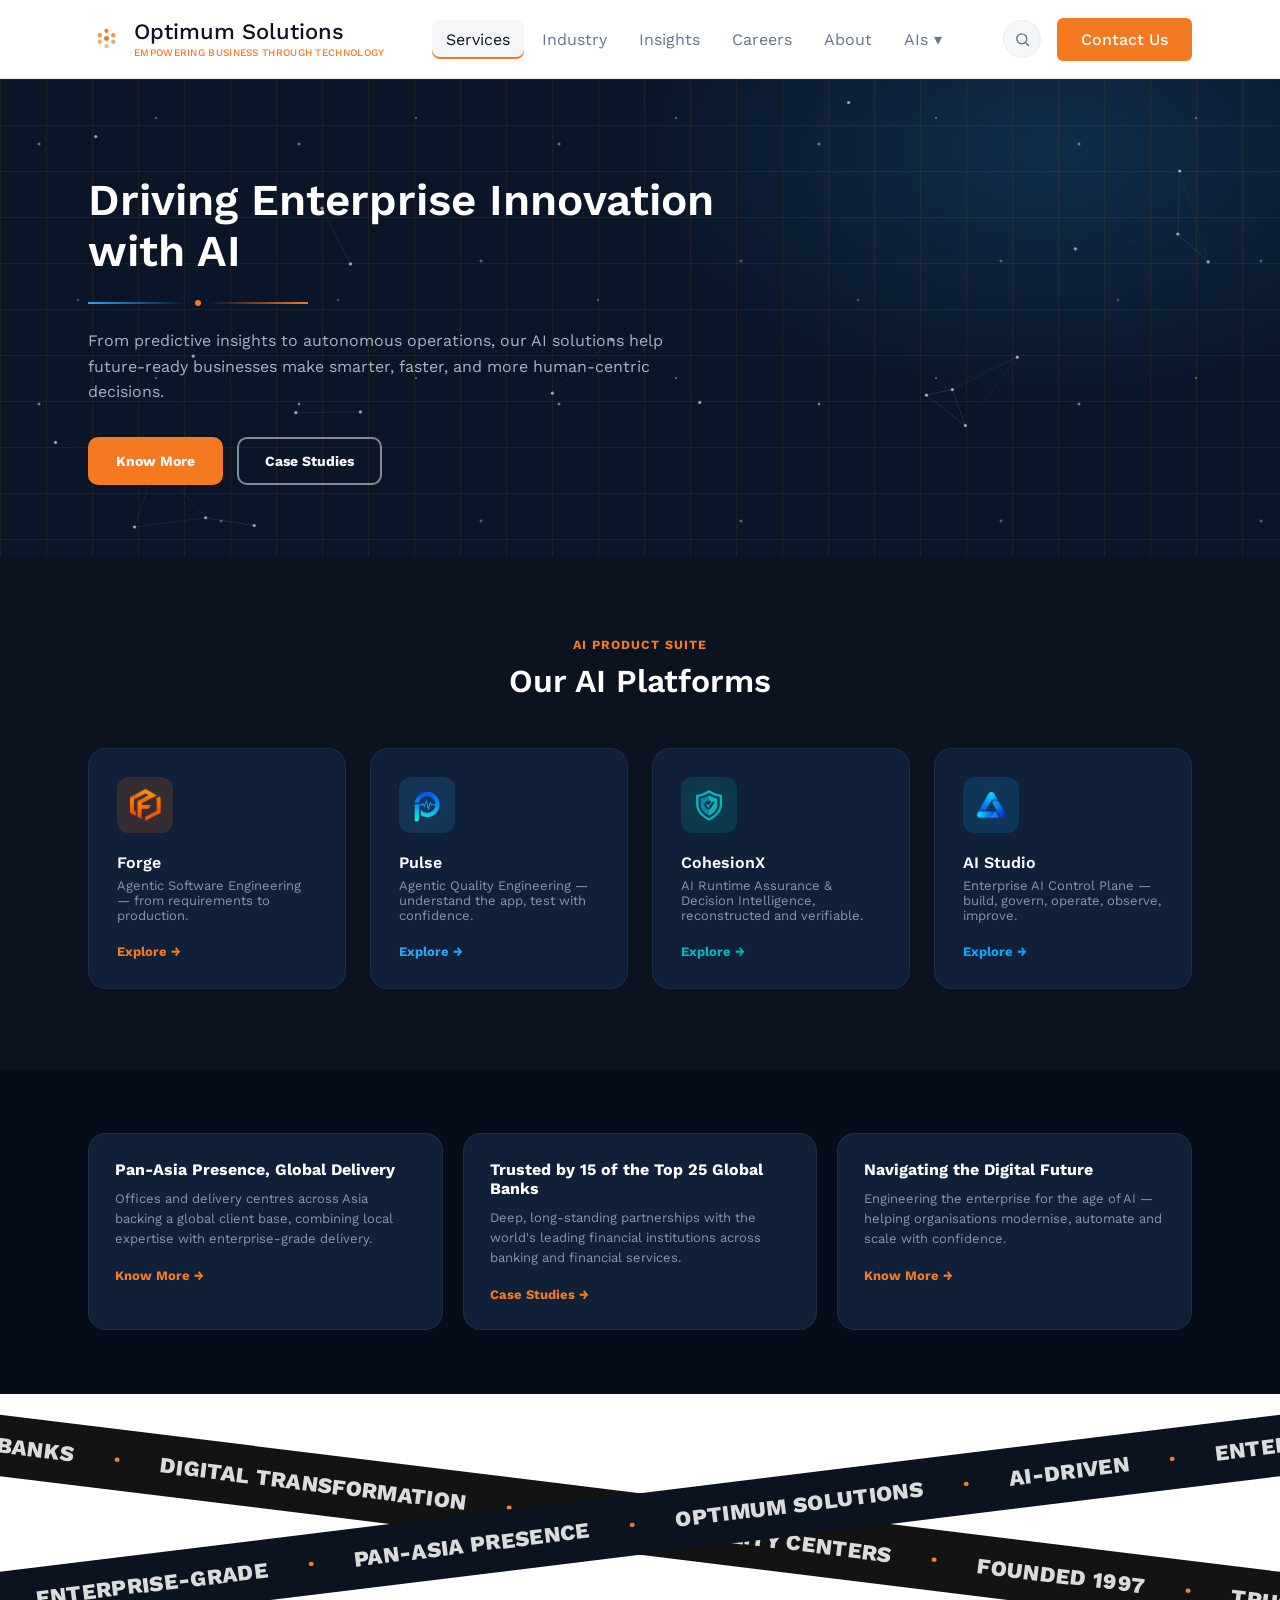
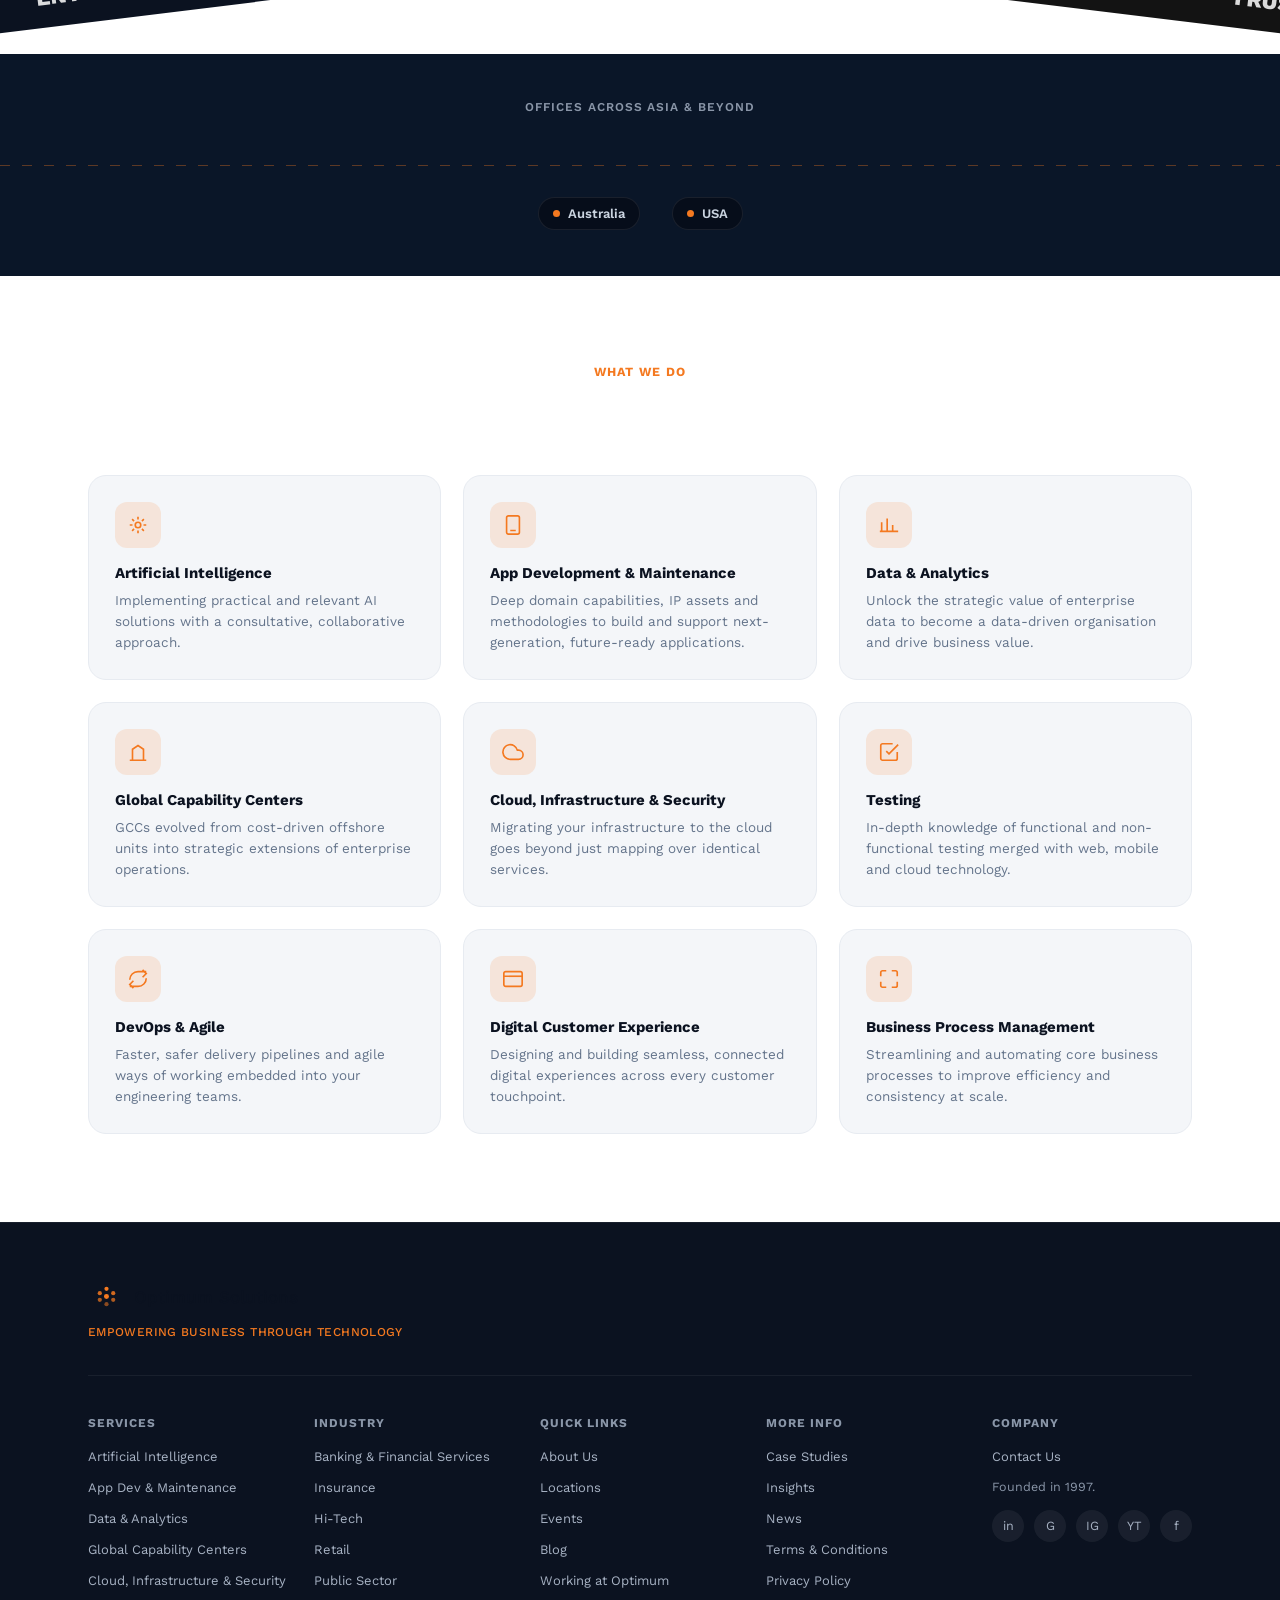
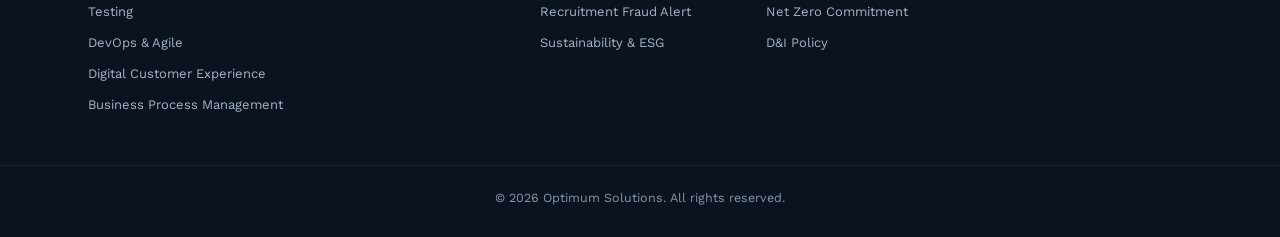
==== commit e432fbb0: "add animations" ====
--- a/index.html
+++ b/index.html
@@ -148,6 +148,42 @@
   </div>
 </section>
 
+<!-- ============ SCROLLING TEXT MARQUEE (two crossing diagonal strips) ============ -->
+<div class="text-marquee-cross">
+  <div class="text-marquee band-a" aria-hidden="true">
+    <div class="text-marquee-track">
+      <div class="text-marquee-group">
+        <span>Optimum Solutions</span><span class="accent">·</span>
+        <span>AI-Driven</span><span class="accent">·</span>
+        <span>Enterprise-Grade</span><span class="accent">·</span>
+        <span>Pan-Asia Presence</span><span class="accent">·</span>
+      </div>
+      <div class="text-marquee-group">
+        <span>Optimum Solutions</span><span class="accent">·</span>
+        <span>AI-Driven</span><span class="accent">·</span>
+        <span>Enterprise-Grade</span><span class="accent">·</span>
+        <span>Pan-Asia Presence</span><span class="accent">·</span>
+      </div>
+    </div>
+  </div>
+  <div class="text-marquee band-b" aria-hidden="true">
+    <div class="text-marquee-track reverse">
+      <div class="text-marquee-group">
+        <span>Founded 1997</span><span class="accent">·</span>
+        <span>Trusted by Global Banks</span><span class="accent">·</span>
+        <span>Digital Transformation</span><span class="accent">·</span>
+        <span>Global Capability Centers</span><span class="accent">·</span>
+      </div>
+      <div class="text-marquee-group">
+        <span>Founded 1997</span><span class="accent">·</span>
+        <span>Trusted by Global Banks</span><span class="accent">·</span>
+        <span>Digital Transformation</span><span class="accent">·</span>
+        <span>Global Capability Centers</span><span class="accent">·</span>
+      </div>
+    </div>
+  </div>
+</div>
+
 <!-- ============ GLOBAL PRESENCE (animated, real office locations from company deck) ============ -->
 <section class="global-presence">
   <div class="container">
--- a/css/styles.css
+++ b/css/styles.css
@@ -3,6 +3,60 @@
    Shared styles for navbar, AI Platforms shortcut, and
    individual AI product pages (Forge, Pulse, AI Studio, CohesionX)
    ========================================================= */
+
+/* Scrolling text marquee banner — two bold looping tagline strips,
+   each set on its own diagonal and crossing over one another like an X,
+   clipped to a fixed-height band so the crossing point stays on-page. */
+.text-marquee-cross {
+  position: relative;
+  height: 260px;
+  overflow: hidden;
+  background: var(--white);
+}
+.text-marquee {
+  position: absolute;
+  top: 50%;
+  left: 50%;
+  width: 180vw;
+  overflow: hidden;
+  background: var(--ink);
+  padding: 18px 0;
+}
+.text-marquee.band-a { transform: translate(-50%, -50%) rotate(-7deg); z-index: 2; }
+.text-marquee.band-b {
+  transform: translate(-50%, -50%) rotate(7deg);
+  z-index: 1;
+  background: #000;
+  opacity: 0.92;
+}
+.text-marquee-track {
+  display: flex;
+  width: max-content;
+  gap: 40px;
+  animation: marqueeLeft 24s linear infinite;
+}
+.text-marquee-track.reverse { animation-name: marqueeRight; }
+.text-marquee:hover .text-marquee-track { animation-play-state: paused; }
+.text-marquee-group { display: flex; gap: 40px; flex: none; }
+.text-marquee span {
+  font-size: 22px;
+  font-weight: 800;
+  letter-spacing: 0.02em;
+  color: rgba(255,255,255,0.85);
+  text-transform: uppercase;
+  white-space: nowrap;
+}
+.text-marquee span.accent { color: var(--orange); }
+body.pulse-page .text-marquee span.accent { color: var(--pulse); }
+body.aistudio-page .text-marquee span.accent { color: var(--aistudio); }
+body.cohesionx-page .text-marquee span.accent { color: var(--cohesionx); }
+@media (prefers-reduced-motion: reduce) {
+  .text-marquee-track { animation: none; }
+}
+@media (max-width: 640px) {
+  .text-marquee-cross { height: 190px; }
+  .text-marquee span { font-size: 17px; }
+}
 
 :root {
   --navy-950: #060d1a;
@@ -220,6 +274,20 @@
   visibility: visible;
   transform: translateY(0);
 }
+/* Dropdown items step in one after another instead of appearing all at once */
+.ai-dropdown-item {
+  opacity: 0;
+  transform: translateY(-4px);
+  transition: opacity 0.2s ease, transform 0.2s ease, background 0.15s ease;
+}
+.nav-item-dropdown.open .ai-dropdown-item {
+  opacity: 1;
+  transform: translateY(0);
+}
+.nav-item-dropdown.open .ai-dropdown-item:nth-child(2) { transition-delay: 0.04s; }
+.nav-item-dropdown.open .ai-dropdown-item:nth-child(3) { transition-delay: 0.08s; }
+.nav-item-dropdown.open .ai-dropdown-item:nth-child(4) { transition-delay: 0.12s; }
+.nav-item-dropdown.open .ai-dropdown-item:nth-child(5) { transition-delay: 0.16s; }
 .ai-dropdown-label {
   font-size: 11px;
   font-weight: 600;
@@ -440,9 +508,34 @@
    Footer (real 5-column structure)
    --------------------------------------------------------- */
 .site-footer {
+  position: relative;
   background: var(--ink);
   border-top: 1px solid rgba(255,255,255,0.06);
   padding: 56px 0 32px;
+  overflow: hidden;
+}
+/* A soft glowing line that slowly drifts across the top of the footer */
+.site-footer::before {
+  content: "";
+  position: absolute;
+  top: -1px;
+  left: 0;
+  width: 40%;
+  height: 1px;
+  background: linear-gradient(90deg, transparent, var(--orange), transparent);
+  animation: footerGlowDrift 9s ease-in-out infinite;
+  pointer-events: none;
+}
+body.pulse-page .site-footer::before { background: linear-gradient(90deg, transparent, var(--pulse), transparent); }
+body.aistudio-page .site-footer::before { background: linear-gradient(90deg, transparent, var(--aistudio), transparent); }
+body.cohesionx-page .site-footer::before { background: linear-gradient(90deg, transparent, var(--cohesionx), transparent); }
+@keyframes footerGlowDrift {
+  0% { transform: translateX(-40%); }
+  50% { transform: translateX(180%); }
+  100% { transform: translateX(-40%); }
+}
+@media (prefers-reduced-motion: reduce) {
+  .site-footer::before { animation: none; }
 }
 .footer-top {
   display: flex;
@@ -629,8 +722,7 @@
 /* Keep the live visual centered within the hero section's height, even
    though the text column next to it is top-aligned. */
 .product-hero-grid > .demo-window,
-.product-hero-grid > .lifecycle-window,
-.product-hero-grid > .drw {
+.product-hero-grid > .lifecycle-window {
   align-self: center;
 }
 .product-hero-grid > div { min-width: 0; }
@@ -735,6 +827,328 @@
   min-width: 0;
 }
 @media (max-width: 520px) { .demo-body { grid-template-columns: 1fr; } }
+/* Real product screenshot, shown inside the browser-chrome frame */
+.demo-screenshot { line-height: 0; }
+.demo-screenshot img { width: 100%; height: auto; display: block; }
+
+/* ---------------------------------------------------------
+   Coded "app mock" visuals — recreate each product's real
+   in-app screen with live HTML/CSS/JS instead of a screenshot
+   --------------------------------------------------------- */
+.app-mock { display: flex; min-height: 530px; color: var(--white); }
+
+/* Forge: team-chat layout */
+.app-mock-sidebar {
+  width: 210px;
+  flex: none;
+  background: var(--navy-900);
+  border-right: 1px solid rgba(255,255,255,0.06);
+  padding: 16px 10px;
+  overflow: hidden;
+}
+.app-mock-sidebar-head {
+  font-size: 10.5px;
+  text-transform: uppercase;
+  letter-spacing: 0.06em;
+  color: var(--gray-500);
+  padding: 4px 8px 12px;
+}
+.app-mock-agent {
+  display: flex;
+  align-items: center;
+  gap: 10px;
+  padding: 8px;
+  border-radius: 8px;
+  margin-bottom: 3px;
+  transition: background 0.3s ease;
+}
+.app-mock-agent.active { background: rgba(255,255,255,0.07); }
+.app-mock-agent .avatar {
+  width: 28px; height: 28px; border-radius: 50%;
+  background: var(--forge); color: #fff;
+  display: flex; align-items: center; justify-content: center;
+  font-size: 10.5px; font-weight: 700; flex: none;
+}
+.app-mock-agent b { display: block; font-size: 12.5px; color: var(--white); font-weight: 600; }
+.app-mock-agent small { display: block; font-size: 10.5px; color: var(--gray-500); }
+.app-mock-chat-panel { flex: 1; display: flex; flex-direction: column; min-width: 0; }
+.app-mock-chat-head {
+  display: flex; align-items: center; gap: 10px;
+  padding: 16px 20px;
+  border-bottom: 1px solid rgba(255,255,255,0.06);
+  font-size: 13.5px; font-weight: 600;
+}
+.app-mock-chat-head small { color: var(--gray-500); font-weight: 400; margin-left: 2px; }
+.app-mock-chat-body { flex: 1; padding: 20px; min-width: 0; }
+.app-mock-chat-body .demo-log { background: var(--navy-900); border-radius: 10px; padding: 16px; min-height: 200px; font-size: 13px; }
+.app-mock-chat-input {
+  margin: 0 20px 18px;
+  background: var(--navy-900);
+  border-radius: 8px;
+  padding: 12px 16px;
+  color: var(--gray-500);
+  font-size: 13px;
+}
+
+/* Pulse: Optimum Test Generator layout (matches the real app's dark
+   orange-branded workspace: title bar, stat/tab strip, node map of
+   spec modules, activity feed, and a bottom CTA). */
+.app-mock-testgen { flex-direction: column; padding: 0; gap: 0; min-height: 530px; }
+.tg-topbar {
+  display: flex;
+  align-items: center;
+  gap: 10px;
+  padding: 14px 20px;
+  border-bottom: 1px solid rgba(255,255,255,0.06);
+  font-size: 12px;
+}
+.tg-logo { color: var(--forge); font-size: 14px; }
+.tg-topbar b { letter-spacing: 0.06em; font-size: 12px; color: var(--white); }
+.tg-project {
+  margin-left: auto;
+  background: var(--navy-900);
+  border-radius: 6px;
+  padding: 5px 10px;
+  font-size: 11px;
+  color: var(--gray-400);
+}
+.tg-project i { font-style: normal; color: var(--gray-500); margin-left: 3px; }
+.tg-toolbar {
+  display: flex;
+  align-items: center;
+  justify-content: space-between;
+  padding: 14px 20px;
+  border-bottom: 1px solid rgba(255,255,255,0.06);
+  flex-wrap: wrap;
+  gap: 12px;
+}
+.tg-stats { display: flex; gap: 22px; }
+.tg-stats div { text-align: center; }
+.tg-stats b { display: block; font-size: 17px; color: var(--white); }
+.tg-stats span { font-size: 9px; color: var(--gray-500); text-transform: uppercase; letter-spacing: 0.05em; }
+.tg-tabs { display: flex; gap: 6px; }
+.tg-tabs span {
+  font-size: 10.5px;
+  font-weight: 600;
+  padding: 5px 12px;
+  border-radius: 6px;
+  color: var(--gray-500);
+}
+.tg-tabs span.active { background: var(--forge); color: #fff; }
+.tg-body { display: flex; flex: 1; min-height: 0; }
+.tg-nodemap {
+  flex: 1;
+  display: grid;
+  grid-template-columns: repeat(3, 1fr);
+  gap: 18px 12px;
+  padding: 24px 18px;
+  align-content: start;
+}
+.tg-node { display: flex; flex-direction: column; align-items: center; gap: 4px; text-align: center; }
+.tg-node:nth-child(3n+2) { margin-top: 16px; }
+.tg-node:nth-child(3n+3) { margin-top: 32px; }
+.tg-node .count-above { font-size: 9.5px; color: var(--gray-500); }
+.tg-node .box {
+  position: relative;
+  width: 34px;
+  height: 34px;
+  border: 1.5px solid var(--forge);
+  border-radius: 8px;
+  background: rgba(244,121,32,0.1);
+}
+.tg-node .box::before {
+  content: "";
+  position: absolute;
+  inset: 8px;
+  border-radius: 2px;
+  background: var(--forge);
+  opacity: 0.7;
+}
+.tg-node .box::after {
+  content: "";
+  position: absolute; inset: -5px;
+  border-radius: 10px;
+  border: 1px solid var(--forge);
+  opacity: 0;
+  animation: nodePulse 3.2s ease-out infinite;
+}
+.tg-node:nth-child(2n) .box::after { animation-delay: 0.5s; }
+.tg-node:nth-child(3n) .box::after { animation-delay: 1s; }
+.tg-node:nth-child(4n) .box::after { animation-delay: 1.5s; }
+@keyframes nodePulse {
+  0% { transform: scale(1); opacity: 0.5; }
+  100% { transform: scale(1.1); opacity: 0; }
+}
+.tg-node .label { font-size: 9.5px; color: var(--gray-400); max-width: 100px; line-height: 1.3; }
+.tg-node .label b { color: var(--forge); margin-right: 3px; }
+.tg-activity {
+  width: 190px;
+  flex: none;
+  border-left: 1px solid rgba(255,255,255,0.06);
+  padding: 16px;
+  display: flex;
+  flex-direction: column;
+  min-height: 0;
+}
+.tg-activity-head {
+  display: flex;
+  align-items: center;
+  gap: 6px;
+  font-size: 10.5px;
+  color: var(--gray-400);
+  margin-bottom: 10px;
+}
+.tg-activity-head b { color: #22c55e; margin-left: auto; }
+.tg-dot { width: 7px; height: 7px; border-radius: 50%; background: #22c55e; flex: none; }
+.tg-activity .demo-log { font-size: 10.5px; line-height: 1.5; flex: 1; min-height: 0; }
+.tg-activity .demo-log .line { color: var(--gray-400); margin-bottom: 8px; }
+.tg-activity .demo-log .line.done { color: #4ade80; }
+.tg-cta {
+  background: var(--forge);
+  color: #fff;
+  text-align: center;
+  font-size: 12.5px;
+  font-weight: 700;
+  letter-spacing: 0.03em;
+  padding: 13px;
+}
+
+/* AI Studio: governance control-tower layout (matches the real app's
+   welcome banner, KPI strip, risk-timeline + distribution charts, and
+   governance/alerts feed). */
+.app-mock-dashboard { flex-direction: column; padding: 0; gap: 0; min-height: 530px; }
+.as-topbar {
+  display: flex;
+  align-items: center;
+  gap: 10px;
+  padding: 14px 20px;
+  border-bottom: 1px solid rgba(255,255,255,0.06);
+}
+.as-topbar b { font-size: 12px; letter-spacing: 0.02em; color: var(--white); }
+.as-project { margin-left: auto; background: var(--navy-900); border-radius: 6px; padding: 5px 10px; font-size: 10.5px; color: var(--gray-500); }
+.as-banner {
+  display: flex;
+  align-items: center;
+  gap: 14px;
+  margin: 16px 20px;
+  padding: 14px 16px;
+  background: var(--navy-900);
+  border-radius: 10px;
+}
+.as-shield {
+  width: 34px; height: 34px;
+  border-radius: 8px;
+  background: var(--aistudio);
+  display: flex; align-items: center; justify-content: center;
+  font-size: 15px;
+  flex: none;
+}
+.as-banner-text { flex: 1; min-width: 0; }
+.as-banner-text b { font-size: 13px; color: var(--white); font-weight: 600; }
+.as-banner-text b em { color: var(--aistudio); font-style: normal; }
+.as-banner-text small { display: block; font-size: 10.5px; color: var(--gray-500); margin-top: 2px; }
+.as-banner-risk { display: flex; align-items: center; gap: 8px; flex: none; }
+.as-risk-dot { width: 8px; height: 8px; border-radius: 50%; background: #f59e0b; flex: none; box-shadow: 0 0 0 rgba(245,158,11,0.6); animation: riskDotPulse 2.4s ease-out infinite; }
+@keyframes riskDotPulse {
+  0% { box-shadow: 0 0 0 0 rgba(245,158,11,0.5); }
+  70% { box-shadow: 0 0 0 7px rgba(245,158,11,0); }
+  100% { box-shadow: 0 0 0 0 rgba(245,158,11,0); }
+}
+.as-banner-risk small { display: block; font-size: 8.5px; color: var(--gray-500); text-transform: uppercase; letter-spacing: 0.04em; }
+.as-banner-risk b { font-size: 11px; color: #f59e0b; }
+.as-banner-status { display: flex; align-items: center; gap: 6px; font-size: 8.5px; color: var(--gray-500); text-transform: uppercase; letter-spacing: 0.04em; flex: none; }
+.as-banner-status b { display: block; font-size: 10.5px; color: #22c55e; text-transform: none; }
+.as-status-dot { width: 7px; height: 7px; border-radius: 50%; background: #22c55e; flex: none; }
+.app-mock-kpi-row { display: grid; grid-template-columns: repeat(4, 1fr); gap: 12px; margin: 0 20px 16px; }
+.kpi-tile { background: var(--navy-900); border-radius: 8px; padding: 14px; min-width: 0; }
+.kpi-tile span { display: block; font-size: 10px; color: var(--gray-500); margin-bottom: 6px; }
+.kpi-tile b { font-size: 19px; color: var(--white); }
+.kpi-tile small.up { display: block; font-size: 10px; color: #22c55e; margin-top: 4px; }
+.kpi-tile small.bar-dots { display: flex; gap: 3px; margin-top: 7px; }
+.kpi-tile small.bar-dots i { width: 14px; height: 4px; border-radius: 2px; }
+.kpi-tile small.bar-dots .d-red { background: #ef4444; }
+.kpi-tile small.bar-dots .d-amber { background: #f59e0b; }
+.app-mock-charts-row { display: grid; grid-template-columns: 1.4fr 1fr; gap: 14px; flex: 1; min-height: 0; margin: 0 20px 16px; }
+.app-mock-linechart, .app-mock-donut {
+  background: var(--navy-900);
+  border-radius: 8px;
+  padding: 14px;
+  min-width: 0;
+}
+.app-mock-linechart-head, .app-mock-donut-head { display: flex; align-items: center; flex-wrap: wrap; gap: 8px; font-size: 11px; color: var(--gray-400); margin-bottom: 8px; }
+.as-legend { display: flex; align-items: center; gap: 4px; margin-left: auto; font-size: 9px; color: var(--gray-500); }
+.as-legend i { width: 7px; height: 7px; border-radius: 50%; margin-left: 6px; }
+.as-legend i:first-child { margin-left: 0; }
+.as-legend .l-crit { background: #ef4444; }
+.as-legend .l-high { background: #f59e0b; }
+.as-legend .l-med { background: #22c55e; }
+.app-mock-linechart svg { width: 100%; height: 120px; }
+.app-mock-linechart path.area { fill: url(#aistudioAreaFill); stroke: none; }
+.app-mock-linechart path.line {
+  fill: none;
+  stroke-width: 1.75;
+  stroke-dasharray: 420;
+  stroke-dashoffset: 420;
+  animation: lineDrawOnce 2.4s ease forwards;
+}
+.app-mock-linechart path.line-crit { stroke: #ef4444; }
+.app-mock-linechart path.line-high { stroke: #f59e0b; animation-delay: 0.15s; }
+.app-mock-linechart path.line-med { stroke: #22c55e; animation-delay: 0.3s; }
+@keyframes lineDrawOnce { to { stroke-dashoffset: 0; } }
+.app-mock-donut { display: flex; flex-direction: column; align-items: center; justify-content: center; }
+.app-mock-donut svg { width: 108px; height: 108px; }
+.app-mock-donut-ring-bg { fill: none; stroke: rgba(255,255,255,0.08); stroke-width: 12; }
+.app-mock-donut-ring {
+  fill: none;
+  stroke: #22c55e;
+  stroke-width: 12;
+  stroke-linecap: round;
+  transform: rotate(-90deg);
+  transform-origin: 50% 50%;
+  stroke-dasharray: 314;
+  stroke-dashoffset: 314;
+  animation: donutDraw 1.8s ease forwards 0.3s;
+}
+@keyframes donutDraw { to { stroke-dashoffset: 72; } }
+.app-mock-donut-total { font-size: 15px; font-weight: 700; margin-top: -70px; }
+.app-mock-donut-label { font-size: 9.5px; color: var(--gray-500); margin-top: 38px; margin-bottom: 10px; }
+.as-donut-legend { display: flex; flex-direction: column; gap: 4px; width: 100%; }
+.as-donut-legend span { display: flex; align-items: center; gap: 5px; font-size: 9.5px; color: var(--gray-400); }
+.as-donut-legend b { margin-left: auto; color: var(--white); font-weight: 600; }
+.as-donut-legend i { width: 6px; height: 6px; border-radius: 50%; flex: none; }
+.as-donut-legend .l-low { background: #22c55e; }
+.as-donut-legend .l-med { background: #f59e0b; }
+.as-donut-legend .l-high { background: #ef4444; }
+.as-bottom-row { display: grid; grid-template-columns: 1fr 1fr; gap: 14px; margin: 0 20px 20px; }
+.as-panel { background: var(--navy-900); border-radius: 8px; padding: 12px 14px; min-width: 0; }
+.as-panel-head { display: flex; align-items: center; justify-content: space-between; font-size: 11px; color: var(--white); font-weight: 600; margin-bottom: 10px; }
+.as-panel-head em { font-style: normal; font-size: 9.5px; color: #22c55e; font-weight: 500; }
+.as-agent-row, .as-alert-row {
+  display: flex;
+  align-items: center;
+  gap: 8px;
+  font-size: 10.5px;
+  color: var(--gray-300);
+  flex-wrap: wrap;
+}
+.as-agent-row em { font-style: normal; color: #22c55e; font-size: 9.5px; }
+.as-agent-row small, .as-alert-row small { width: 100%; color: var(--gray-500); font-size: 9.5px; margin-top: 3px; }
+.as-alert-row { color: var(--gray-300); }
+.as-dot-ok, .as-dot-warn { width: 7px; height: 7px; border-radius: 50%; flex: none; }
+.as-dot-ok { background: #22c55e; }
+.as-dot-warn { background: #ef4444; animation: riskDotPulse 2s ease-out infinite; }
+@media (prefers-reduced-motion: reduce) {
+  .tg-node .box::after { animation: none; }
+  .app-mock-linechart path.line, .app-mock-donut-ring { animation: none; stroke-dashoffset: 0; }
+  .app-mock-donut-ring { stroke-dashoffset: 72; }
+}
+@media (max-width: 560px) {
+  .app-mock-sidebar { display: none; }
+  .tg-activity { display: none; }
+  .tg-nodemap { grid-template-columns: repeat(2, 1fr); }
+  .app-mock-kpi-row { grid-template-columns: repeat(2, 1fr); }
+  .app-mock-charts-row { grid-template-columns: 1fr; }
+}
 .demo-panel {
   background: var(--navy-900);
   border-radius: 10px;
@@ -937,7 +1351,7 @@
   background: var(--white);
   border-bottom: 1px solid var(--gray-200);
 }
-.page-tabs .container { display: flex; justify-content: center; gap: 8px; overflow-x: auto; scrollbar-width: none; }
+.page-tabs .container { position: relative; display: flex; justify-content: center; gap: 8px; overflow-x: auto; scrollbar-width: none; }
 .page-tabs .container::-webkit-scrollbar { display: none; }
 .page-tab {
   flex: none;
@@ -951,10 +1365,25 @@
   transition: color 0.2s ease, border-color 0.2s ease;
 }
 .page-tab:hover { color: var(--ink); }
-.page-tab.active { color: var(--orange); border-bottom-color: var(--orange); font-weight: 600; }
-body.pulse-page .page-tab.active { color: var(--pulse); border-bottom-color: var(--pulse); }
-body.aistudio-page .page-tab.active { color: var(--aistudio); border-bottom-color: var(--aistudio); }
-body.cohesionx-page .page-tab.active { color: var(--cohesionx); border-bottom-color: var(--cohesionx); }
+.page-tab.active { color: var(--orange); font-weight: 600; }
+body.pulse-page .page-tab.active { color: var(--pulse); }
+body.aistudio-page .page-tab.active { color: var(--aistudio); }
+body.cohesionx-page .page-tab.active { color: var(--cohesionx); }
+/* Sliding underline that glides to whichever section is active while scrolling */
+.page-tab-indicator {
+  position: absolute;
+  left: 0;
+  bottom: 0;
+  height: 2px;
+  background: var(--orange);
+  transition: transform 0.35s cubic-bezier(0.65, 0, 0.35, 1), width 0.35s cubic-bezier(0.65, 0, 0.35, 1);
+}
+body.pulse-page .page-tab-indicator { background: var(--pulse); }
+body.aistudio-page .page-tab-indicator { background: var(--aistudio); }
+body.cohesionx-page .page-tab-indicator { background: var(--cohesionx); }
+@media (prefers-reduced-motion: reduce) {
+  .page-tab-indicator { transition: none; }
+}
 
 #overview, #capabilities, #tools, #case-studies, #faq { scroll-margin-top: 130px; }
 
@@ -1106,6 +1535,9 @@
 
 /* Integrations */
 .integrations-section { background: var(--gray-100); padding: 80px 0; }
+/* Where the crossing marquee sits right above Integrations (Pulse, AI Studio,
+   CohesionX), keep it on white too so there's no hard seam under the strips. */
+.text-marquee-cross + .integrations-section { background: var(--white); }
 .integration-grid {
   display: grid;
   grid-template-columns: repeat(4, 1fr);
@@ -1362,6 +1794,7 @@
   position: relative;
 }
 .play-btn {
+  position: relative;
   width: 56px; height: 56px; border-radius: 50%;
   background: rgba(255,255,255,0.14);
   border: 1px solid rgba(255,255,255,0.25);
@@ -1370,6 +1803,22 @@
   transition: transform 0.2s ease, background 0.2s ease;
 }
 .video-card:hover .play-btn { transform: scale(1.1); background: rgba(255,255,255,0.24); }
+/* Ambient pulsing ring so the play button reads as "live" without needing hover */
+.play-btn::after {
+  content: "";
+  position: absolute;
+  inset: 0;
+  border-radius: 50%;
+  border: 1.5px solid rgba(255,255,255,0.5);
+  animation: playPulse 2.4s ease-out infinite;
+}
+@keyframes playPulse {
+  0% { transform: scale(1); opacity: 0.7; }
+  100% { transform: scale(1.6); opacity: 0; }
+}
+@media (prefers-reduced-motion: reduce) {
+  .play-btn::after { animation: none; }
+}
 .video-time { position: absolute; bottom: 10px; left: 12px; font-size: 12px; color: var(--gray-400); }
 .video-meta { padding: 16px; }
 .video-meta h4 { margin: 0 0 4px; color: var(--white); font-size: 15px; }
@@ -1676,40 +2125,20 @@
 body.cohesionx-page .trusted-strip .label { color: var(--cohesionx); }
 .workflow-section.cohesionx .step-num { background: var(--cohesionx); }
 
-/* ---------- CohesionX hero: "AI Decision Record" live diagram ---------- */
-.drw {
+/* ---------- CohesionX hero: "AI Decision Record" live diagram ----------
+   Nested inside the shared .demo-window laptop/browser chrome, like the
+   Forge / Pulse / AI Studio hero mockups. */
+.demo-window .drw {
   background: #0c1a15;
-  border: 1px solid rgba(0,184,187,0.25);
-  border-radius: 18px;
-  padding: 32px;
-  max-width: 680px;
-  margin-left: auto;
-  box-shadow: 0 30px 60px -20px rgba(0,0,0,0.5);
-}
-@media (max-width: 960px) { .drw { margin-left: 0; } }
+  padding: 30px 32px;
+  min-height: 530px;
+}
 .drw-head {
   display: flex;
   align-items: center;
-  justify-content: space-between;
   margin-bottom: 22px;
 }
 .drw-head .title { color: #fff; font-weight: 700; font-size: 15.5px; letter-spacing: 0.01em; }
-.drw-live {
-  display: inline-flex;
-  align-items: center;
-  gap: 7px;
-  color: var(--cohesionx);
-  font-size: 12.5px;
-  font-weight: 800;
-  text-transform: uppercase;
-  letter-spacing: 0.06em;
-}
-.drw-live .pulse-dot {
-  width: 9px; height: 9px; border-radius: 50%;
-  background: var(--cohesionx);
-  box-shadow: 0 0 0 0 rgba(0,184,187,0.6);
-  animation: livePulse 1.8s infinite;
-}
 .drw-flow {
   display: grid;
   grid-template-columns: 1fr auto 1fr auto 1fr;
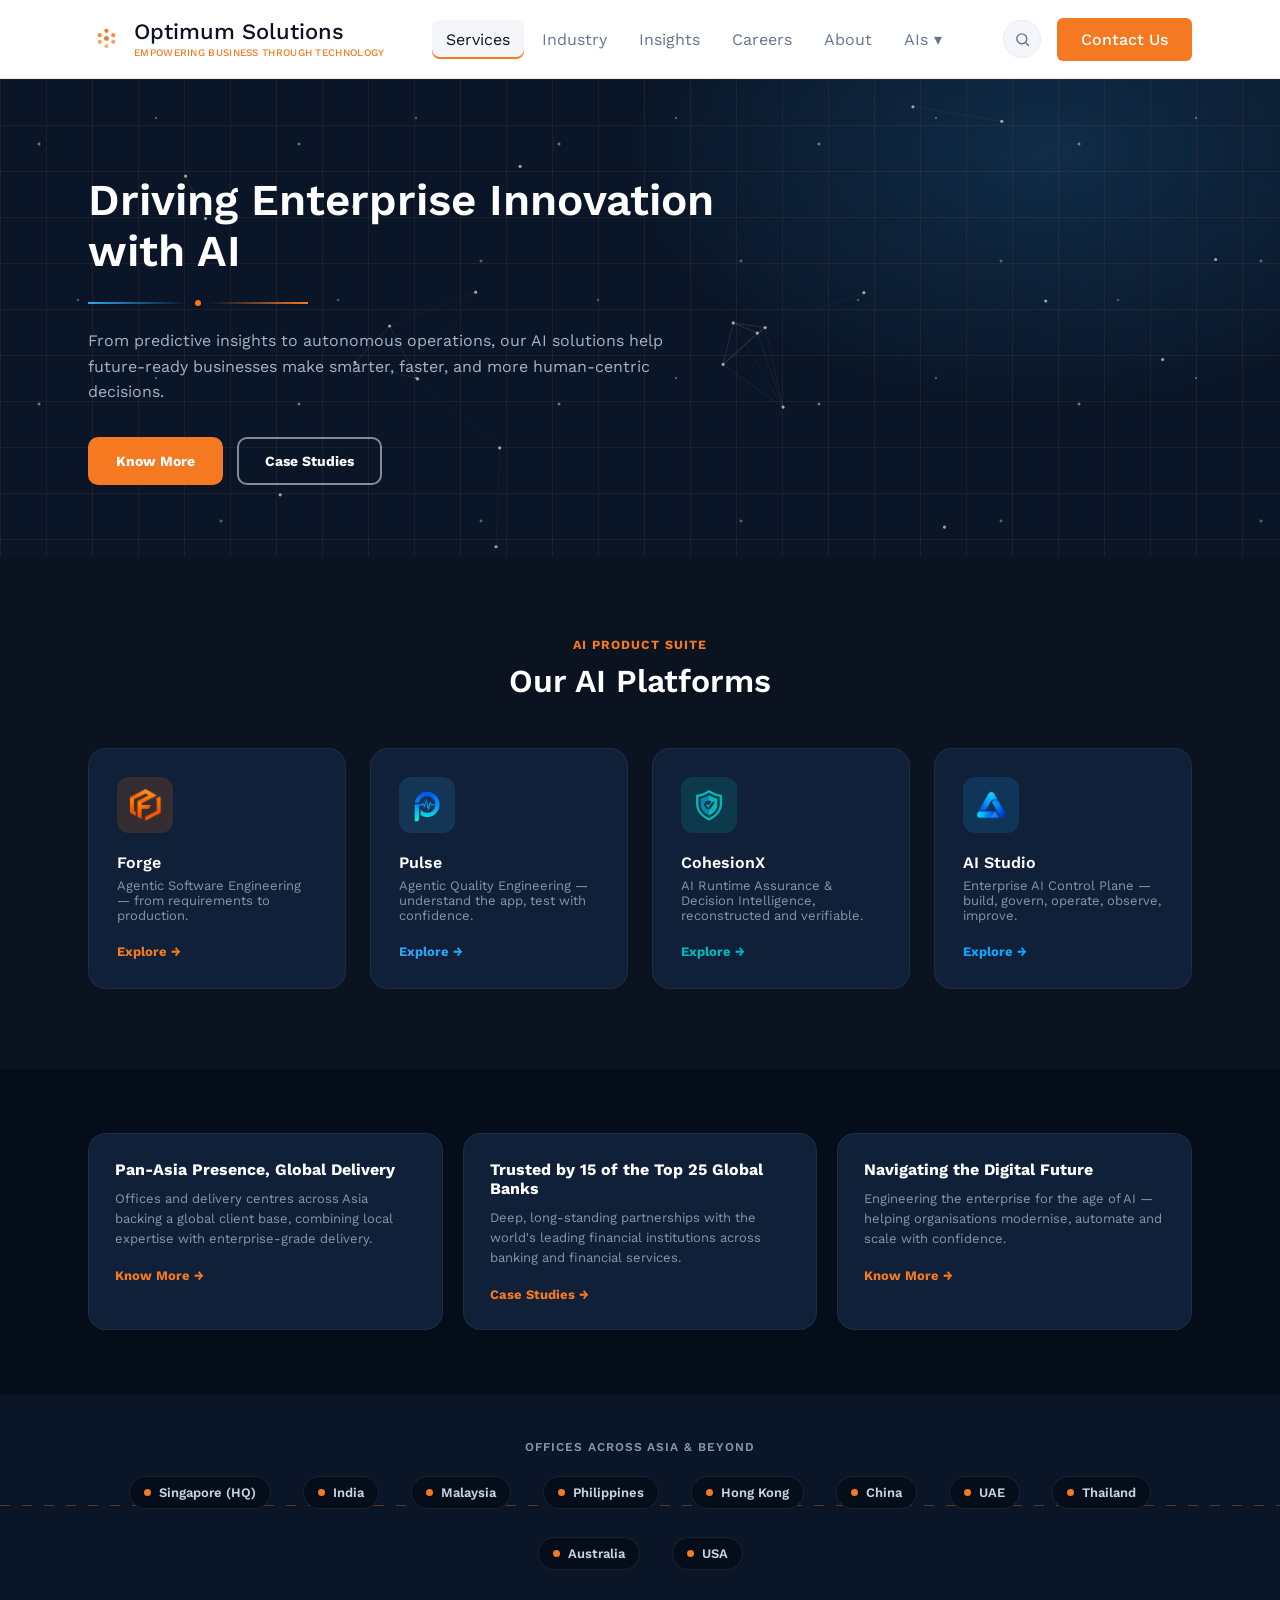
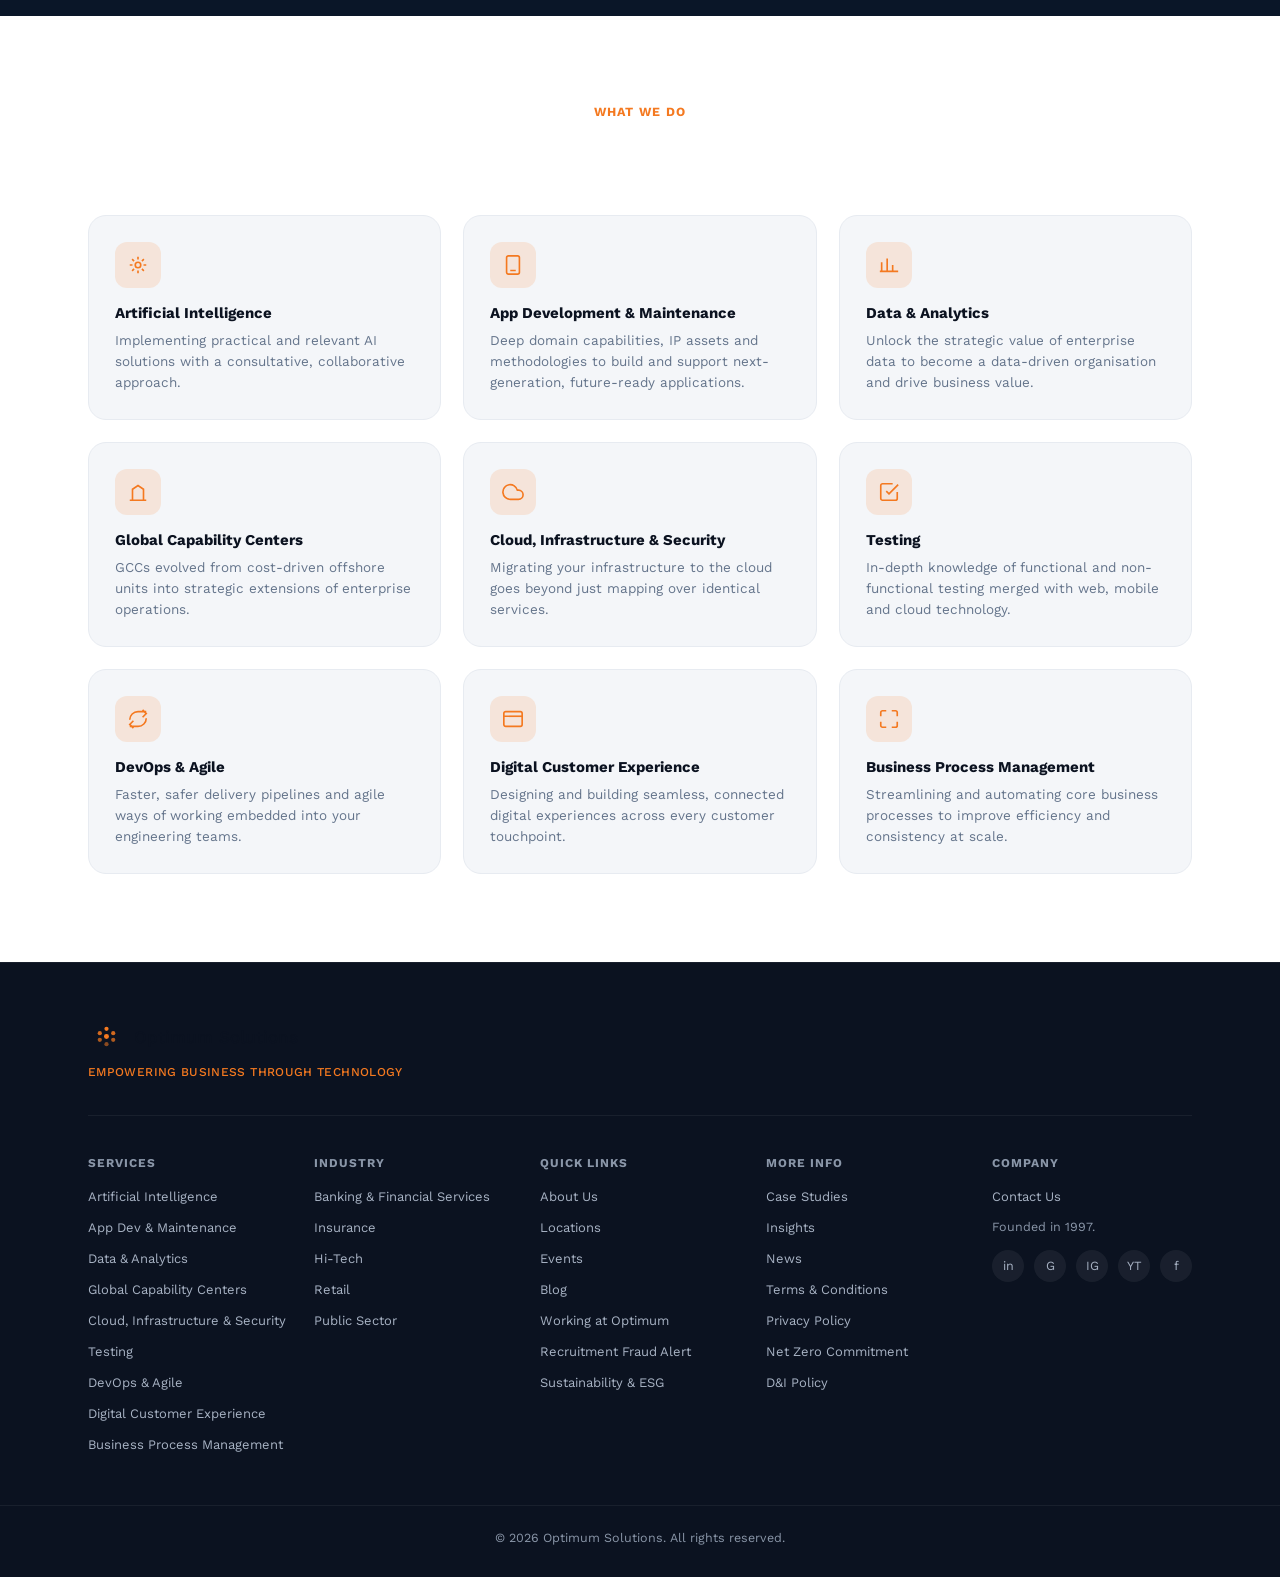
==== commit b0ed49f2: "removed extra animations" ====
--- a/index.html
+++ b/index.html
@@ -148,42 +148,6 @@
   </div>
 </section>
 
-<!-- ============ SCROLLING TEXT MARQUEE (two crossing diagonal strips) ============ -->
-<div class="text-marquee-cross">
-  <div class="text-marquee band-a" aria-hidden="true">
-    <div class="text-marquee-track">
-      <div class="text-marquee-group">
-        <span>Optimum Solutions</span><span class="accent">·</span>
-        <span>AI-Driven</span><span class="accent">·</span>
-        <span>Enterprise-Grade</span><span class="accent">·</span>
-        <span>Pan-Asia Presence</span><span class="accent">·</span>
-      </div>
-      <div class="text-marquee-group">
-        <span>Optimum Solutions</span><span class="accent">·</span>
-        <span>AI-Driven</span><span class="accent">·</span>
-        <span>Enterprise-Grade</span><span class="accent">·</span>
-        <span>Pan-Asia Presence</span><span class="accent">·</span>
-      </div>
-    </div>
-  </div>
-  <div class="text-marquee band-b" aria-hidden="true">
-    <div class="text-marquee-track reverse">
-      <div class="text-marquee-group">
-        <span>Founded 1997</span><span class="accent">·</span>
-        <span>Trusted by Global Banks</span><span class="accent">·</span>
-        <span>Digital Transformation</span><span class="accent">·</span>
-        <span>Global Capability Centers</span><span class="accent">·</span>
-      </div>
-      <div class="text-marquee-group">
-        <span>Founded 1997</span><span class="accent">·</span>
-        <span>Trusted by Global Banks</span><span class="accent">·</span>
-        <span>Digital Transformation</span><span class="accent">·</span>
-        <span>Global Capability Centers</span><span class="accent">·</span>
-      </div>
-    </div>
-  </div>
-</div>
-
 <!-- ============ GLOBAL PRESENCE (animated, real office locations from company deck) ============ -->
 <section class="global-presence">
   <div class="container">
